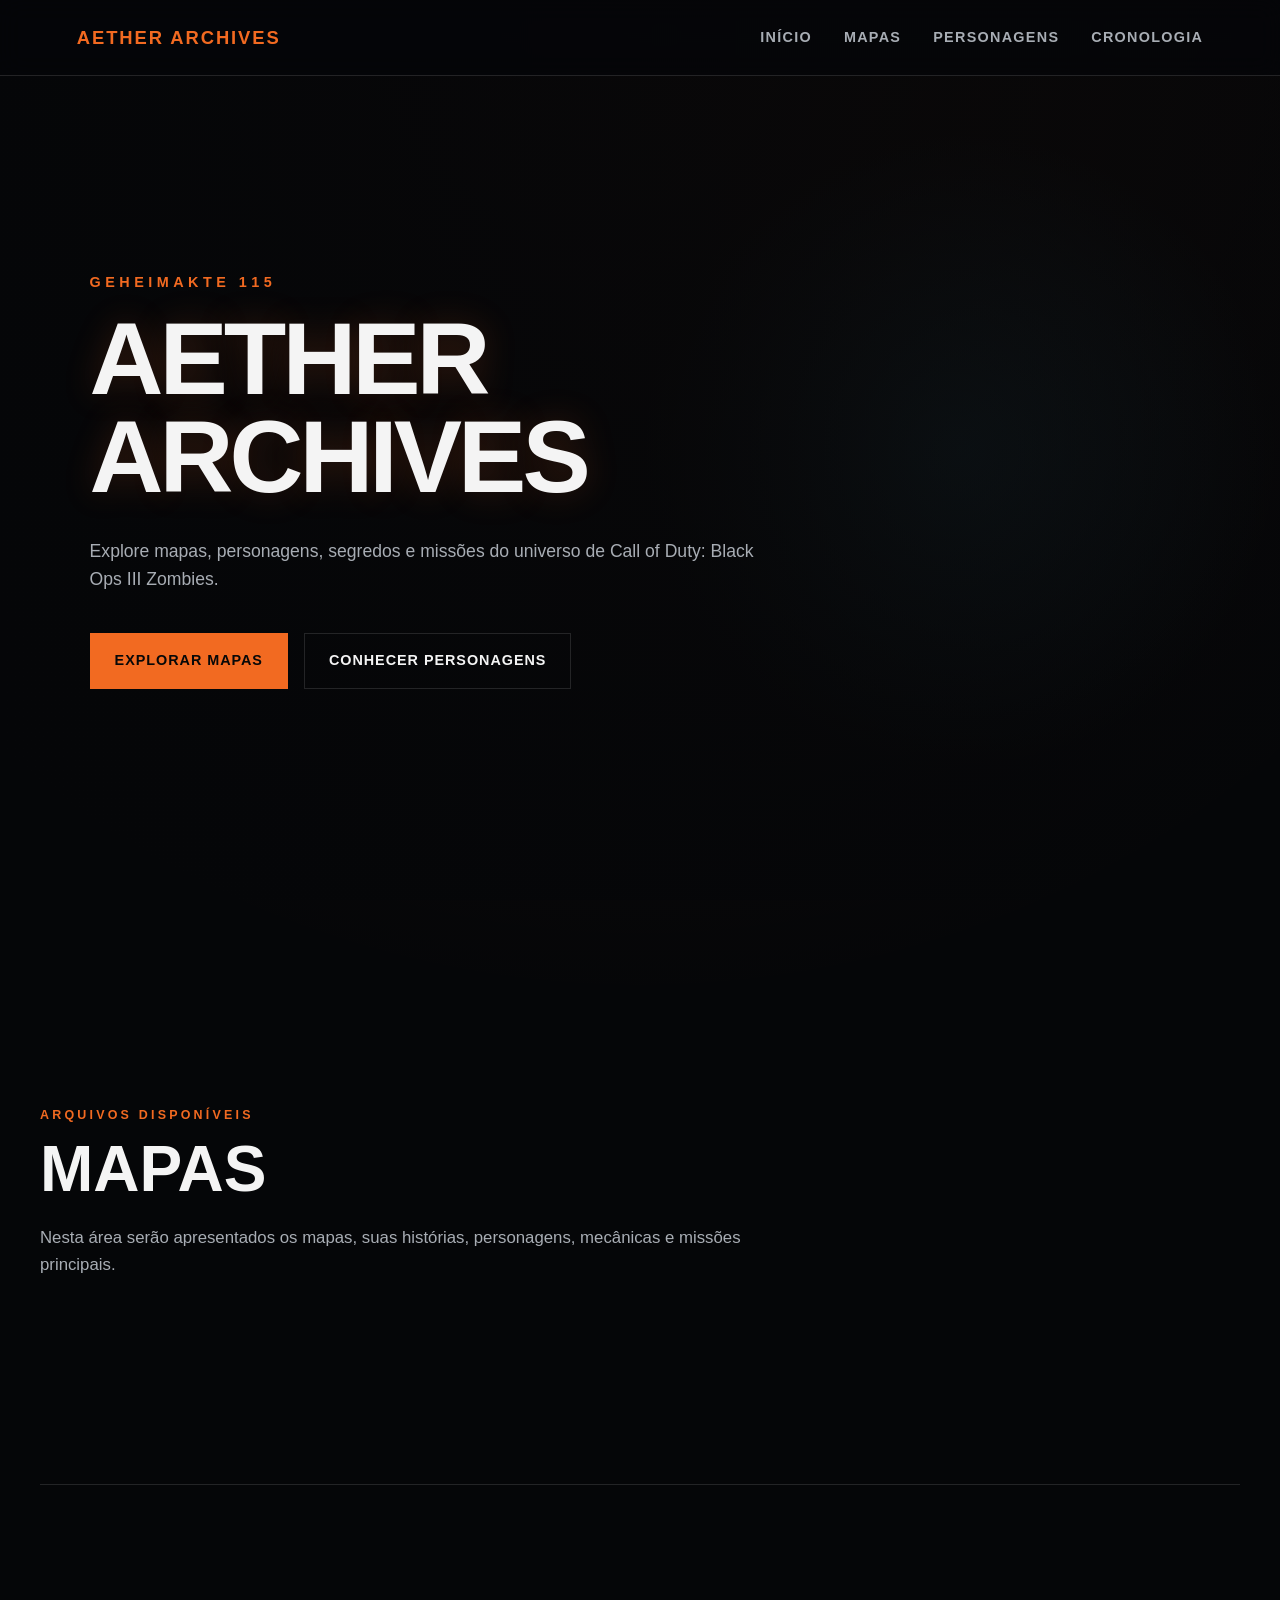
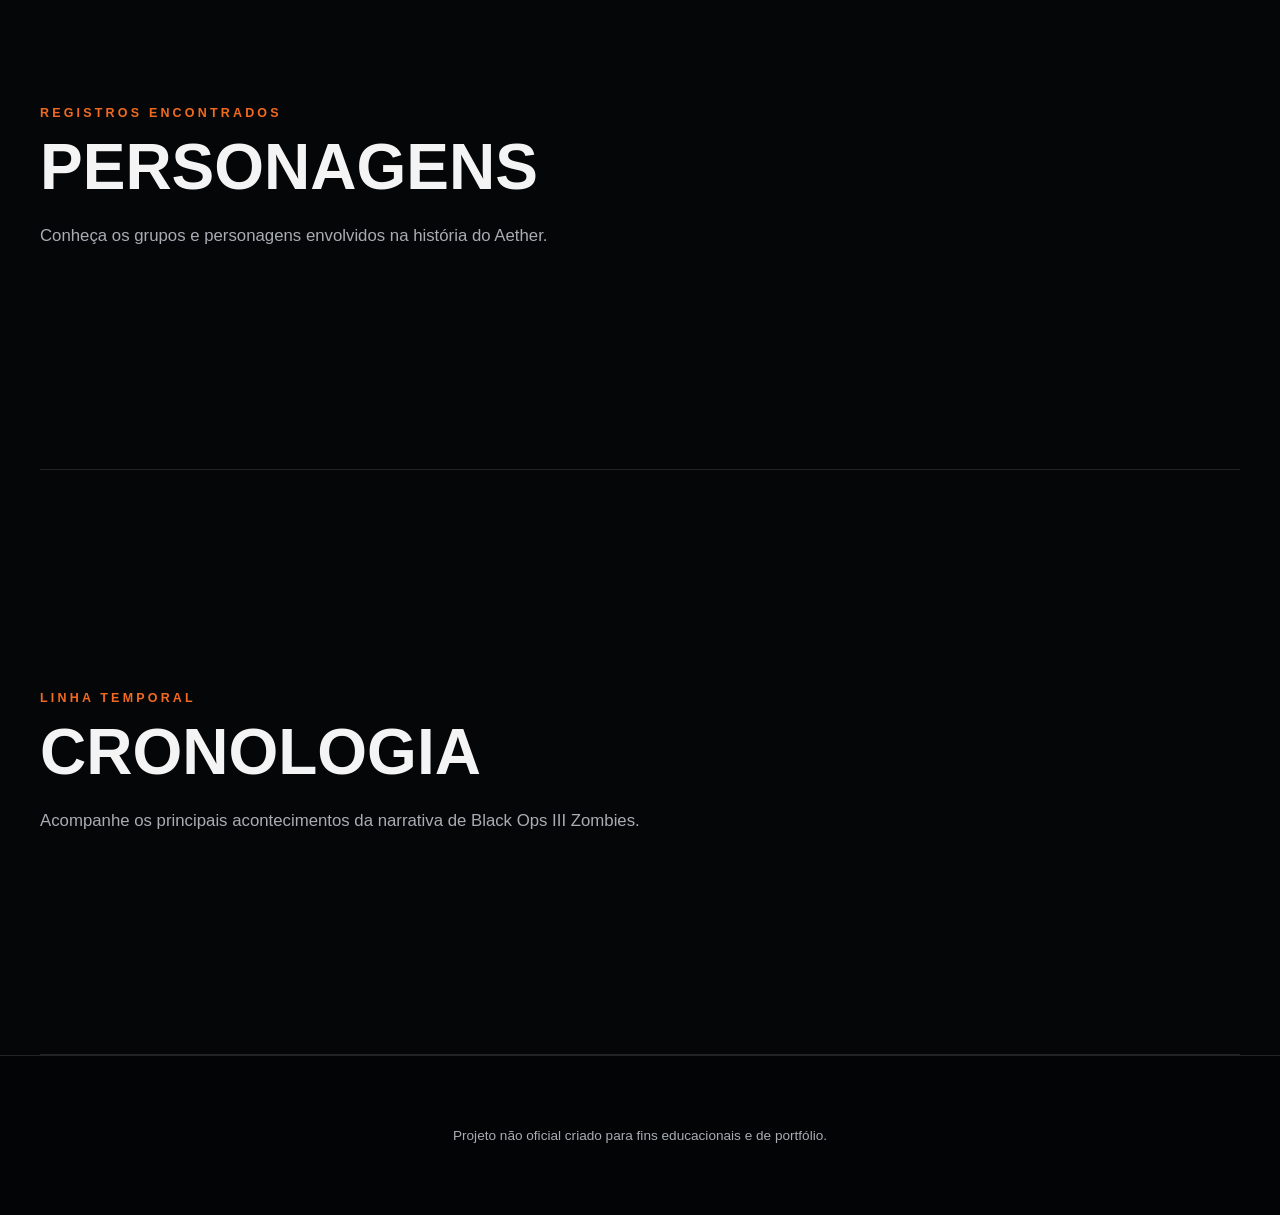
==== index.html @ b554b5ca "Cria estrutura inicial e identidade visual" ====
<!DOCTYPE html>
<html lang="pt-BR">
<head>
    <meta charset="UTF-8">

    <meta
        name="viewport"
        content="width=device-width, initial-scale=1.0"
    >

    <meta
        name="description"
        content="Aether Archives: um arquivo não oficial dedicado ao universo de Call of Duty Black Ops III Zombies."
    >

    <title>Aether Archives | Geheimakte 115</title>

    <link rel="stylesheet" href="css/global.css">

    <script src="js/main.js" defer></script>
</head>

<body>
    <header class="header">
        <a class="logo" href="index.html">
            Aether Archives
        </a>

        <nav class="navigation" aria-label="Navegação principal">
            <a href="#inicio">Início</a>
            <a href="#mapas">Mapas</a>
            <a href="#personagens">Personagens</a>
            <a href="#cronologia">Cronologia</a>
        </nav>
    </header>

    <main>
        <section class="hero" id="inicio">
            <div class="hero-content">
                <p class="hero-file">Geheimakte 115</p>

                <h1>
                    Aether Archives
                </h1>

                <p class="hero-description">
                    Explore mapas, personagens, segredos e missões do
                    universo de Call of Duty: Black Ops III Zombies.
                </p>

                <div class="hero-actions">
                    <a class="button button-primary" href="#mapas">
                        Explorar mapas
                    </a>

                    <a class="button button-secondary" href="#personagens">
                        Conhecer personagens
                    </a>
                </div>
            </div>
        </section>

        <section class="section" id="mapas">
            <p class="section-label">Arquivos disponíveis</p>
            <h2>Mapas</h2>

            <p>
                Nesta área serão apresentados os mapas, suas histórias,
                personagens, mecânicas e missões principais.
            </p>
        </section>

        <section class="section" id="personagens">
            <p class="section-label">Registros encontrados</p>
            <h2>Personagens</h2>

            <p>
                Conheça os grupos e personagens envolvidos na história
                do Aether.
            </p>
        </section>

        <section class="section" id="cronologia">
            <p class="section-label">Linha temporal</p>
            <h2>Cronologia</h2>

            <p>
                Acompanhe os principais acontecimentos da narrativa
                de Black Ops III Zombies.
            </p>
        </section>
    </main>

    <footer class="footer">
        <p>
            Projeto não oficial criado para fins educacionais e de portfólio.
        </p>
    </footer>
</body>
</html>
---- css/global.css ----
/* =========================
   VARIÁVEIS DO PROJETO
========================= */

:root {
    --background: #050608;
    --background-secondary: #0b0e12;
    --surface: #11161c;
    --surface-light: #19212a;

    --primary: #f26a21;
    --primary-light: #ff9a4a;
    --primary-dark: #9f3513;

    --aether-blue: #4db5d9;
    --danger: #7b1820;

    --text: #f4f4f4;
    --text-muted: #a8adb4;
    --border: rgba(255, 255, 255, 0.12);

    --container-width: 1200px;
}


/* =========================
   CONFIGURAÇÕES GERAIS
========================= */

* {
    margin: 0;
    padding: 0;
    box-sizing: border-box;
}

html {
    scroll-behavior: smooth;
}

body {
    min-height: 100vh;

    background:
        radial-gradient(
            circle at top,
            rgba(242, 106, 33, 0.08),
            transparent 35%
        ),
        var(--background);

    color: var(--text);

    font-family:
        Arial,
        Helvetica,
        sans-serif;

    line-height: 1.6;
}

a {
    color: inherit;
    text-decoration: none;
}


/* =========================
   CABEÇALHO
========================= */

.header {
    position: fixed;
    top: 0;
    left: 0;
    z-index: 1000;

    width: 100%;
    min-height: 76px;

    display: flex;
    align-items: center;
    justify-content: space-between;

    padding: 0 6%;

    background: rgba(5, 6, 8, 0.88);
    border-bottom: 1px solid var(--border);

    backdrop-filter: blur(12px);
}

.logo {
    color: var(--primary);
    font-size: 1.15rem;
    font-weight: 800;
    letter-spacing: 0.12rem;
    text-transform: uppercase;
}

.navigation {
    display: flex;
    align-items: center;
    gap: 2rem;
}

.navigation a {
    position: relative;

    color: var(--text-muted);

    font-size: 0.9rem;
    font-weight: 700;
    letter-spacing: 0.08rem;
    text-transform: uppercase;

    transition:
        color 0.3s ease,
        transform 0.3s ease;
}

.navigation a::after {
    content: "";

    position: absolute;
    left: 0;
    bottom: -8px;

    width: 0;
    height: 2px;

    background: var(--primary);

    transition: width 0.3s ease;
}

.navigation a:hover {
    color: var(--text);
    transform: translateY(-2px);
}

.navigation a:hover::after {
    width: 100%;
}


/* =========================
   APRESENTAÇÃO PRINCIPAL
========================= */

.hero {
    min-height: 100vh;

    display: flex;
    align-items: center;

    padding: 130px 7% 70px;

    background:
        linear-gradient(
            90deg,
            rgba(5, 6, 8, 0.98) 0%,
            rgba(5, 6, 8, 0.8) 55%,
            rgba(5, 6, 8, 0.55) 100%
        ),
        radial-gradient(
            circle at 75% 50%,
            rgba(77, 181, 217, 0.15),
            transparent 30%
        );
}

.hero-content {
    width: 100%;
    max-width: 820px;
}

.hero-file {
    margin-bottom: 1rem;

    color: var(--primary);

    font-size: 0.9rem;
    font-weight: 800;
    letter-spacing: 0.28rem;
    text-transform: uppercase;
}

.hero h1 {
    max-width: 760px;

    font-size: clamp(3rem, 8vw, 7rem);
    line-height: 0.95;

    letter-spacing: -0.25rem;
    text-transform: uppercase;

    text-shadow:
        0 0 35px rgba(242, 106, 33, 0.2);
}

.hero-description {
    max-width: 680px;

    margin-top: 2rem;

    color: var(--text-muted);

    font-size: 1.1rem;
}

.hero-actions {
    display: flex;
    flex-wrap: wrap;
    gap: 1rem;

    margin-top: 2.5rem;
}


/* =========================
   BOTÕES
========================= */

.button {
    min-width: 190px;

    display: inline-flex;
    align-items: center;
    justify-content: center;

    padding: 0.95rem 1.5rem;

    border: 1px solid transparent;

    font-size: 0.9rem;
    font-weight: 800;
    letter-spacing: 0.06rem;
    text-transform: uppercase;

    transition:
        transform 0.3s ease,
        background-color 0.3s ease,
        border-color 0.3s ease;
}

.button:hover {
    transform: translateY(-4px);
}

.button-primary {
    background: var(--primary);
    color: #080808;
}

.button-primary:hover {
    background: var(--primary-light);
}

.button-secondary {
    background: transparent;
    border-color: var(--border);
    color: var(--text);
}

.button-secondary:hover {
    border-color: var(--primary);
    background: rgba(242, 106, 33, 0.08);
}


/* =========================
   SEÇÕES
========================= */

.section {
    width: min(100% - 3rem, var(--container-width));

    min-height: 65vh;

    display: flex;
    flex-direction: column;
    justify-content: center;

    margin: 0 auto;
    padding: 7rem 0;

    border-bottom: 1px solid var(--border);
}

.section-label {
    margin-bottom: 0.7rem;

    color: var(--primary);

    font-size: 0.78rem;
    font-weight: 800;
    letter-spacing: 0.2rem;
    text-transform: uppercase;
}

.section h2 {
    margin-bottom: 1.5rem;

    font-size: clamp(2.3rem, 5vw, 4.5rem);
    line-height: 1;

    text-transform: uppercase;
}

.section > p:last-child {
    max-width: 720px;

    color: var(--text-muted);

    font-size: 1.05rem;
}


/* =========================
   RODAPÉ
========================= */

.footer {
    min-height: 160px;

    display: flex;
    align-items: center;
    justify-content: center;

    padding: 2rem;

    background: #030405;
    color: var(--text-muted);

    border-top: 1px solid var(--border);

    text-align: center;
    font-size: 0.85rem;
}


/* =========================
   RESPONSIVIDADE
========================= */

@media (max-width: 760px) {
    .header {
        min-height: auto;

        flex-direction: column;
        align-items: flex-start;
        gap: 1rem;

        padding: 1.2rem 6%;
    }

    .navigation {
        width: 100%;

        gap: 1rem;

        overflow-x: auto;
    }

    .navigation a {
        white-space: nowrap;
        font-size: 0.75rem;
    }

    .hero {
        padding-top: 170px;
    }

    .hero h1 {
        letter-spacing: -0.12rem;
    }

    .hero-actions {
        flex-direction: column;
    }

    .button {
        width: 100%;
    }

    .section {
        width: min(100% - 2rem, var(--container-width));
        min-height: 55vh;
    }
}
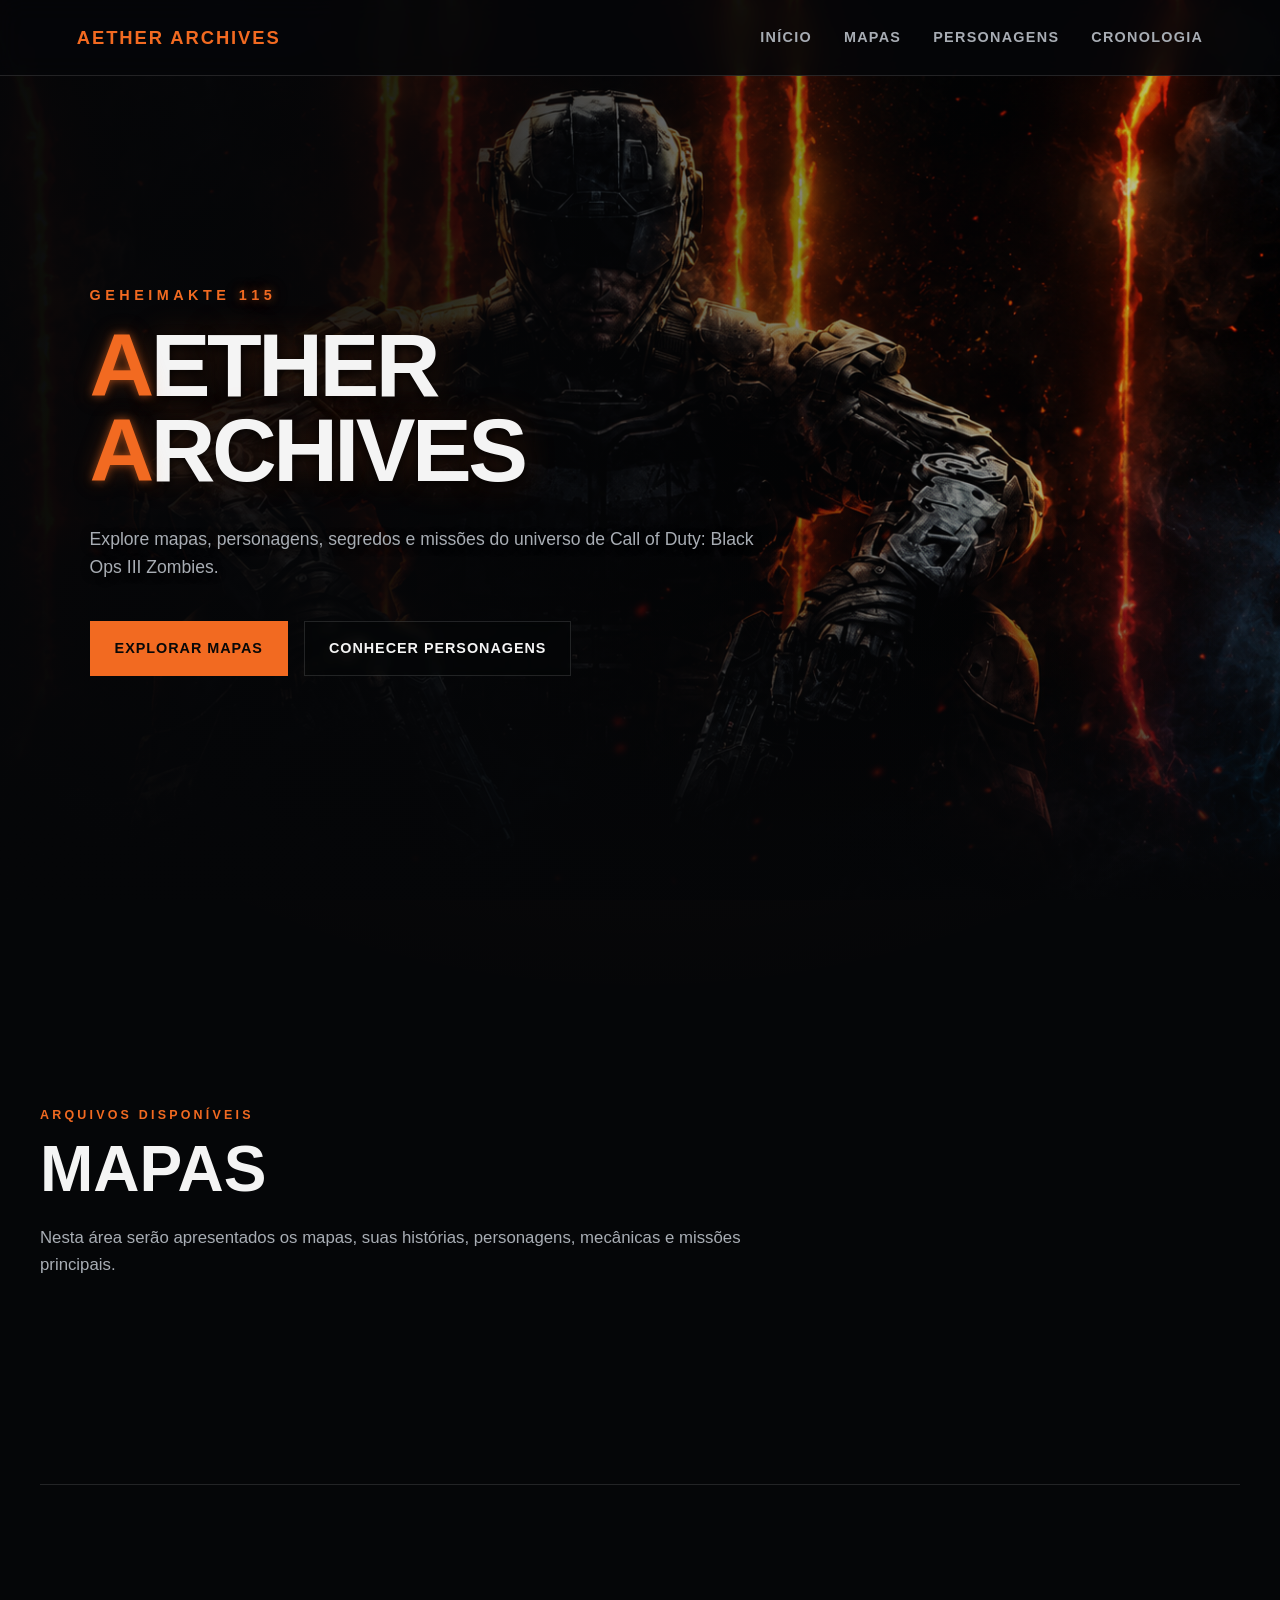
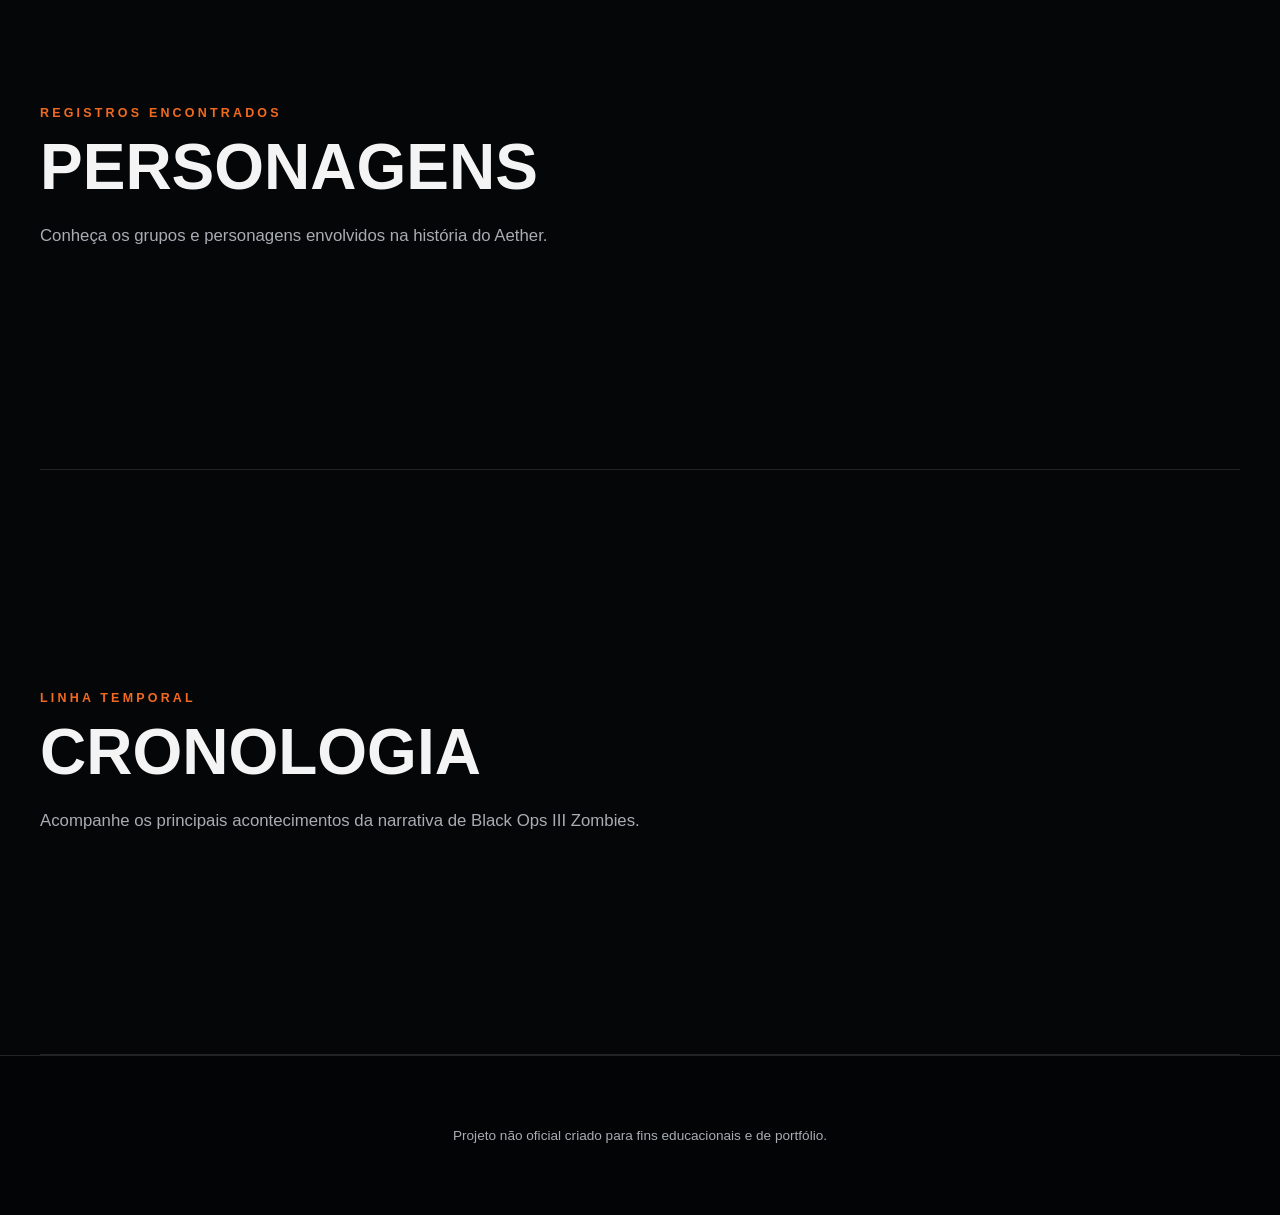
==== commit 2c370917: "Adiciona efeito de falha de sinal ao título" ====
--- a/index.html
+++ b/index.html
@@ -22,7 +22,7 @@
 
 <body>
     <header class="header">
-        <a class="logo" href="index.html">
+        <a class="logo" href="#inicio">
             Aether Archives
         </a>
 
@@ -37,10 +37,34 @@
     <main>
         <section class="hero" id="inicio">
             <div class="hero-content">
-                <p class="hero-file">Geheimakte 115</p>
+                <p class="hero-file">
+                    Geheimakte
 
-                <h1>
-                    Aether Archives
+                    <span
+                        class="hero-file-number"
+                        data-text="115"
+                    >
+                        115
+                    </span>
+                </p>
+
+                <h1
+                    class="hero-title"
+                    aria-label="Aether Archives"
+                >
+                    <span class="title-line">
+                        <span
+                            class="animated-letter animated-letter-first"
+                            data-text="A"
+                        >A</span>ETHER
+                    </span>
+
+                    <span class="title-line">
+                        <span
+                            class="animated-letter animated-letter-second"
+                            data-text="A"
+                        >A</span>RCHIVES
+                    </span>
                 </h1>
 
                 <p class="hero-description">
@@ -49,11 +73,17 @@
                 </p>
 
                 <div class="hero-actions">
-                    <a class="button button-primary" href="#mapas">
+                    <a
+                        class="button button-primary"
+                        href="#mapas"
+                    >
                         Explorar mapas
                     </a>
 
-                    <a class="button button-secondary" href="#personagens">
+                    <a
+                        class="button button-secondary"
+                        href="#personagens"
+                    >
                         Conhecer personagens
                     </a>
                 </div>
@@ -61,7 +91,10 @@
         </section>
 
         <section class="section" id="mapas">
-            <p class="section-label">Arquivos disponíveis</p>
+            <p class="section-label">
+                Arquivos disponíveis
+            </p>
+
             <h2>Mapas</h2>
 
             <p>
@@ -71,7 +104,10 @@
         </section>
 
         <section class="section" id="personagens">
-            <p class="section-label">Registros encontrados</p>
+            <p class="section-label">
+                Registros encontrados
+            </p>
+
             <h2>Personagens</h2>
 
             <p>
@@ -81,7 +117,10 @@
         </section>
 
         <section class="section" id="cronologia">
-            <p class="section-label">Linha temporal</p>
+            <p class="section-label">
+                Linha temporal
+            </p>
+
             <h2>Cronologia</h2>
 
             <p>
--- a/css/global.css
+++ b/css/global.css
@@ -39,6 +39,7 @@
 
 body {
     min-height: 100vh;
+    overflow-x: hidden;
 
     background:
         radial-gradient(
@@ -91,6 +92,7 @@
 
 .logo {
     color: var(--primary);
+
     font-size: 1.15rem;
     font-weight: 800;
     letter-spacing: 0.12rem;
@@ -148,6 +150,8 @@
 ========================= */
 
 .hero {
+    position: relative;
+
     min-height: 100vh;
 
     display: flex;
@@ -159,19 +163,28 @@
         linear-gradient(
             90deg,
             rgba(5, 6, 8, 0.98) 0%,
-            rgba(5, 6, 8, 0.8) 55%,
-            rgba(5, 6, 8, 0.55) 100%
+            rgba(5, 6, 8, 0.88) 32%,
+            rgba(5, 6, 8, 0.50) 62%,
+            rgba(5, 6, 8, 0.18) 100%
         ),
-        radial-gradient(
-            circle at 75% 50%,
-            rgba(77, 181, 217, 0.15),
-            transparent 30%
-        );
+        linear-gradient(
+            0deg,
+            rgba(5, 6, 8, 0.9) 0%,
+            transparent 45%
+        ),
+        url("../assets/images/hero-home-bo3.png");
+
+    background-size: cover;
+    background-position: 65% center;
+    background-repeat: no-repeat;
 }
 
 .hero-content {
+    position: relative;
+    z-index: 1;
+
     width: 100%;
-    max-width: 820px;
+    max-width: 760px;
 }
 
 .hero-file {
@@ -188,15 +201,279 @@
 .hero h1 {
     max-width: 760px;
 
-    font-size: clamp(3rem, 8vw, 7rem);
+    font-size: clamp(3rem, 7vw, 6.5rem);
     line-height: 0.95;
 
-    letter-spacing: -0.25rem;
+    letter-spacing: -0.22rem;
     text-transform: uppercase;
 
     text-shadow:
-        0 0 35px rgba(242, 106, 33, 0.2);
-}
+        0 3px 12px rgba(0, 0, 0, 0.9),
+        0 0 35px rgba(242, 106, 33, 0.22);
+}
+
+.title-line {
+    display: block;
+}
+
+
+/* =========================
+   FALHA DE SINAL DO TÍTULO
+========================= */
+
+.animated-letter,
+.hero-file-number {
+    position: relative;
+
+    display: inline-block;
+    isolation: isolate;
+
+    color: var(--primary);
+
+    text-shadow:
+        0 0 8px rgba(242, 106, 33, 0.55),
+        0 0 22px rgba(242, 106, 33, 0.25);
+
+    animation:
+        signal-glitch-main 14s steps(1, end) infinite;
+}
+
+.animated-letter::before,
+.animated-letter::after,
+.hero-file-number::before,
+.hero-file-number::after {
+    content: attr(data-text);
+
+    position: absolute;
+    inset: 0;
+
+    pointer-events: none;
+    opacity: 0;
+}
+
+.animated-letter::before,
+.hero-file-number::before {
+    color: var(--primary-light);
+
+    text-shadow:
+        -3px 0 rgba(255, 70, 30, 0.75);
+
+    animation:
+        signal-glitch-left 14s steps(1, end) infinite;
+}
+
+.animated-letter::after,
+.hero-file-number::after {
+    color: var(--aether-blue);
+
+    text-shadow:
+        3px 0 rgba(77, 181, 217, 0.8);
+
+    animation:
+        signal-glitch-right 14s steps(1, end) infinite;
+}
+
+/* Faz cada elemento apresentar a falha em um momento diferente. */
+
+.animated-letter-second,
+.animated-letter-second::before,
+.animated-letter-second::after {
+    animation-delay: -4.6s;
+}
+
+.hero-file-number,
+.hero-file-number::before,
+.hero-file-number::after {
+    animation-delay: -9.2s;
+}
+
+
+/* Movimento principal da letra. */
+
+@keyframes signal-glitch-main {
+    0%,
+    72%,
+    81%,
+    100% {
+        opacity: 1;
+        transform: translate(0);
+        filter: none;
+    }
+
+    73% {
+        opacity: 0.4;
+
+        transform:
+            translateX(-2px)
+            skewX(-5deg);
+
+        filter:
+            contrast(1.8)
+            brightness(1.2);
+    }
+
+    74% {
+        opacity: 1;
+        transform: translateX(3px);
+    }
+
+    75% {
+        opacity: 0.2;
+        transform: translateX(-1px);
+    }
+
+    76% {
+        opacity: 1;
+
+        transform:
+            translateX(2px)
+            skewX(4deg);
+
+        filter:
+            contrast(1.5)
+            brightness(1.5);
+    }
+
+    77% {
+        opacity: 0.55;
+        transform: translateX(-3px);
+    }
+
+    78% {
+        opacity: 1;
+        transform: translateX(2px);
+    }
+
+    79% {
+        opacity: 0.65;
+        transform: translateX(-1px);
+    }
+
+    80% {
+        opacity: 1;
+        transform: translate(0);
+        filter: none;
+    }
+}
+
+
+/* Cópia deslocada para a esquerda. */
+
+@keyframes signal-glitch-left {
+    0%,
+    72%,
+    81%,
+    100% {
+        opacity: 0;
+
+        transform: translate(0);
+
+        clip-path:
+            inset(0 0 100% 0);
+    }
+
+    73% {
+        opacity: 0.85;
+
+        transform: translateX(-4px);
+
+        clip-path:
+            inset(10% 0 58% 0);
+    }
+
+    74% {
+        opacity: 0.3;
+
+        transform: translateX(2px);
+
+        clip-path:
+            inset(68% 0 8% 0);
+    }
+
+    75% {
+        opacity: 0.65;
+
+        transform: translateX(3px);
+
+        clip-path:
+            inset(55% 0 18% 0);
+    }
+
+    77% {
+        opacity: 0.8;
+
+        transform: translateX(-2px);
+
+        clip-path:
+            inset(72% 0 5% 0);
+    }
+
+    79% {
+        opacity: 0;
+    }
+}
+
+
+/* Cópia deslocada para a direita. */
+
+@keyframes signal-glitch-right {
+    0%,
+    72%,
+    81%,
+    100% {
+        opacity: 0;
+
+        transform: translate(0);
+
+        clip-path:
+            inset(100% 0 0 0);
+    }
+
+    73% {
+        opacity: 0.35;
+
+        transform: translateX(-2px);
+
+        clip-path:
+            inset(15% 0 64% 0);
+    }
+
+    74% {
+        opacity: 0.8;
+
+        transform: translateX(4px);
+
+        clip-path:
+            inset(40% 0 35% 0);
+    }
+
+    76% {
+        opacity: 0.45;
+
+        transform: translateX(-3px);
+
+        clip-path:
+            inset(5% 0 76% 0);
+    }
+
+    78% {
+        opacity: 0.85;
+
+        transform: translateX(2px);
+
+        clip-path:
+            inset(63% 0 12% 0);
+    }
+
+    80% {
+        opacity: 0;
+    }
+}
+
+
+/* =========================
+   DESCRIÇÃO E AÇÕES
+========================= */
 
 .hero-description {
     max-width: 680px;
@@ -204,8 +481,10 @@
     margin-top: 2rem;
 
     color: var(--text-muted);
-
     font-size: 1.1rem;
+
+    text-shadow:
+        0 2px 8px rgba(0, 0, 0, 0.9);
 }
 
 .hero-actions {
@@ -257,9 +536,11 @@
 }
 
 .button-secondary {
-    background: transparent;
+    background: rgba(5, 6, 8, 0.35);
     border-color: var(--border);
     color: var(--text);
+
+    backdrop-filter: blur(4px);
 }
 
 .button-secondary:hover {
@@ -274,7 +555,6 @@
 
 .section {
     width: min(100% - 3rem, var(--container-width));
-
     min-height: 65vh;
 
     display: flex;
@@ -356,7 +636,6 @@
 
     .navigation {
         width: 100%;
-
         gap: 1rem;
 
         overflow-x: auto;
@@ -368,11 +647,32 @@
     }
 
     .hero {
-        padding-top: 170px;
+        padding: 180px 6% 70px;
+
+        background:
+            linear-gradient(
+                90deg,
+                rgba(5, 6, 8, 0.95) 0%,
+                rgba(5, 6, 8, 0.75) 100%
+            ),
+            linear-gradient(
+                0deg,
+                rgba(5, 6, 8, 0.95) 0%,
+                transparent 55%
+            ),
+            url("../assets/images/hero-home-bo3.png");
+
+        background-size: cover;
+        background-position: 58% center;
+        background-repeat: no-repeat;
     }
 
     .hero h1 {
         letter-spacing: -0.12rem;
+    }
+
+    .hero-description {
+        font-size: 1rem;
     }
 
     .hero-actions {
@@ -387,4 +687,24 @@
         width: min(100% - 2rem, var(--container-width));
         min-height: 55vh;
     }
+}
+
+
+/* =========================
+   ACESSIBILIDADE
+========================= */
+
+@media (prefers-reduced-motion: reduce) {
+    html {
+        scroll-behavior: auto;
+    }
+
+    .animated-letter,
+    .animated-letter::before,
+    .animated-letter::after,
+    .hero-file-number,
+    .hero-file-number::before,
+    .hero-file-number::after {
+        animation: none;
+    }
 }
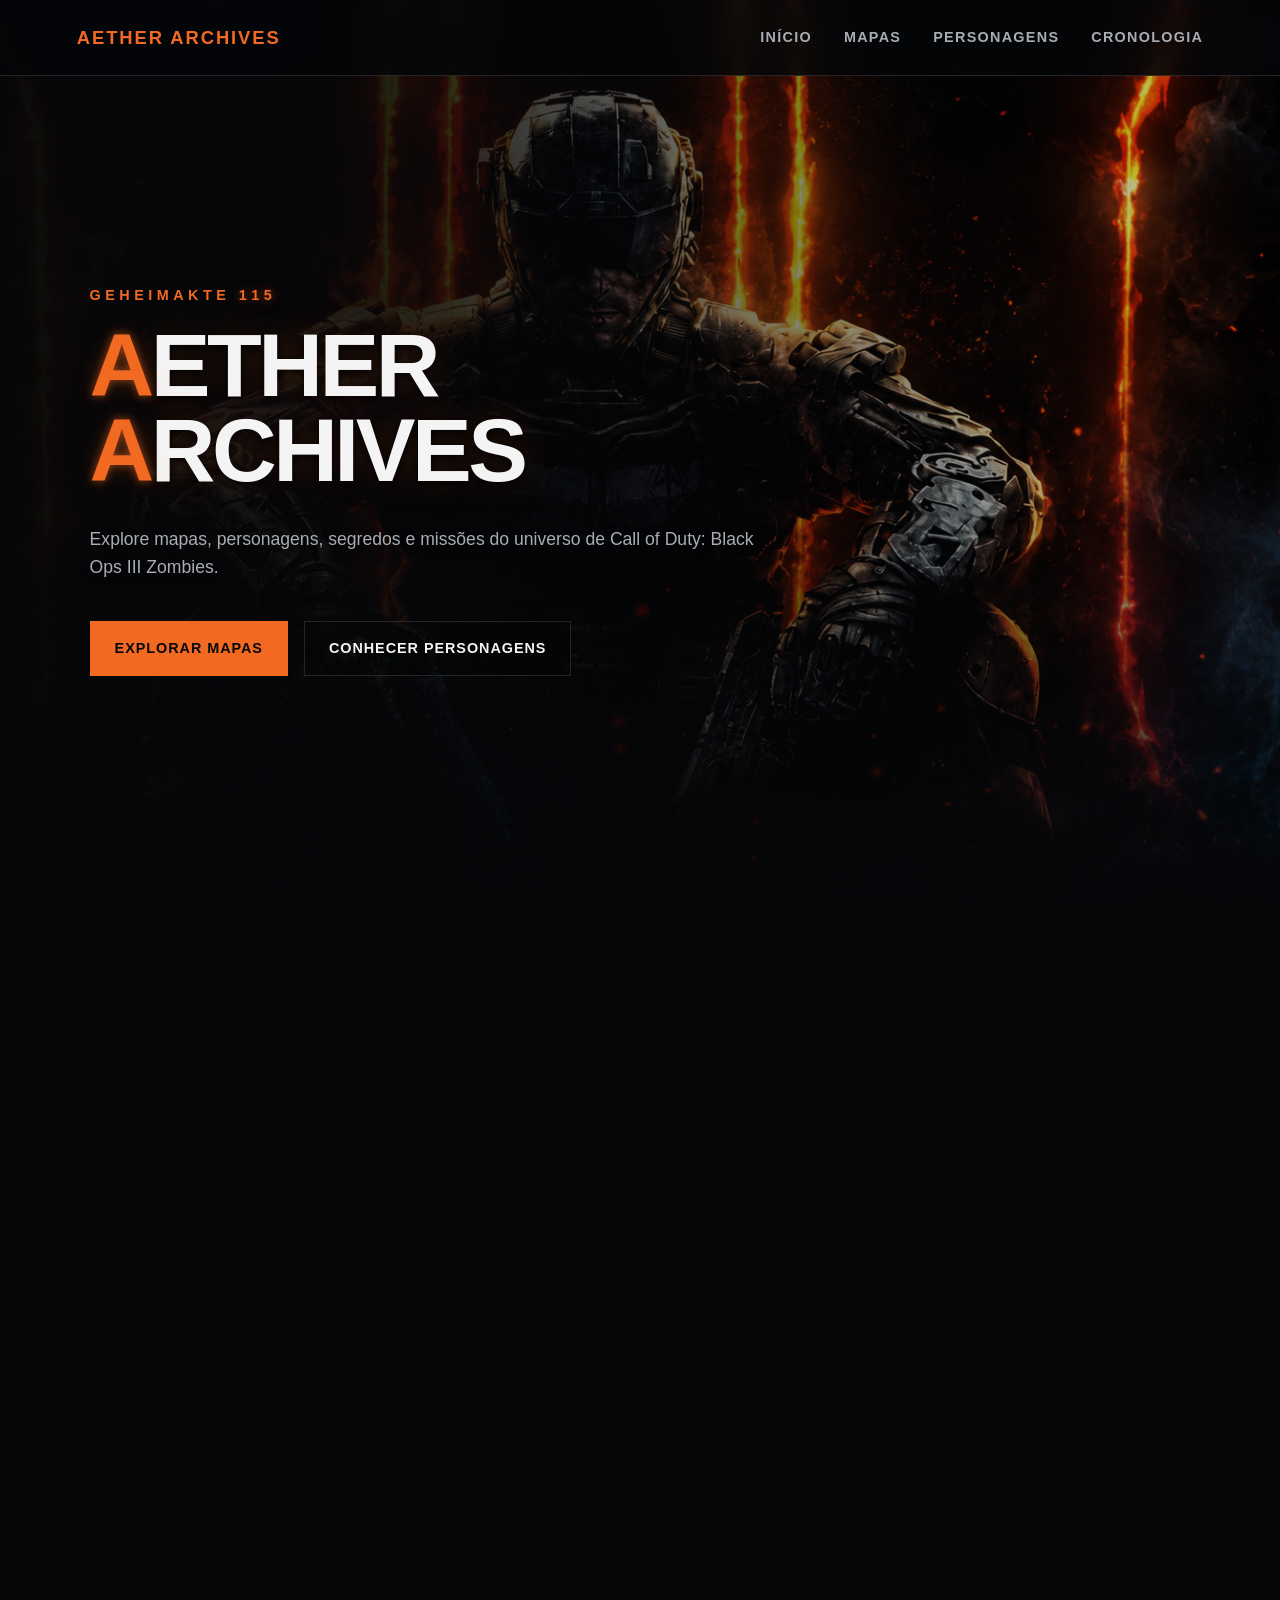
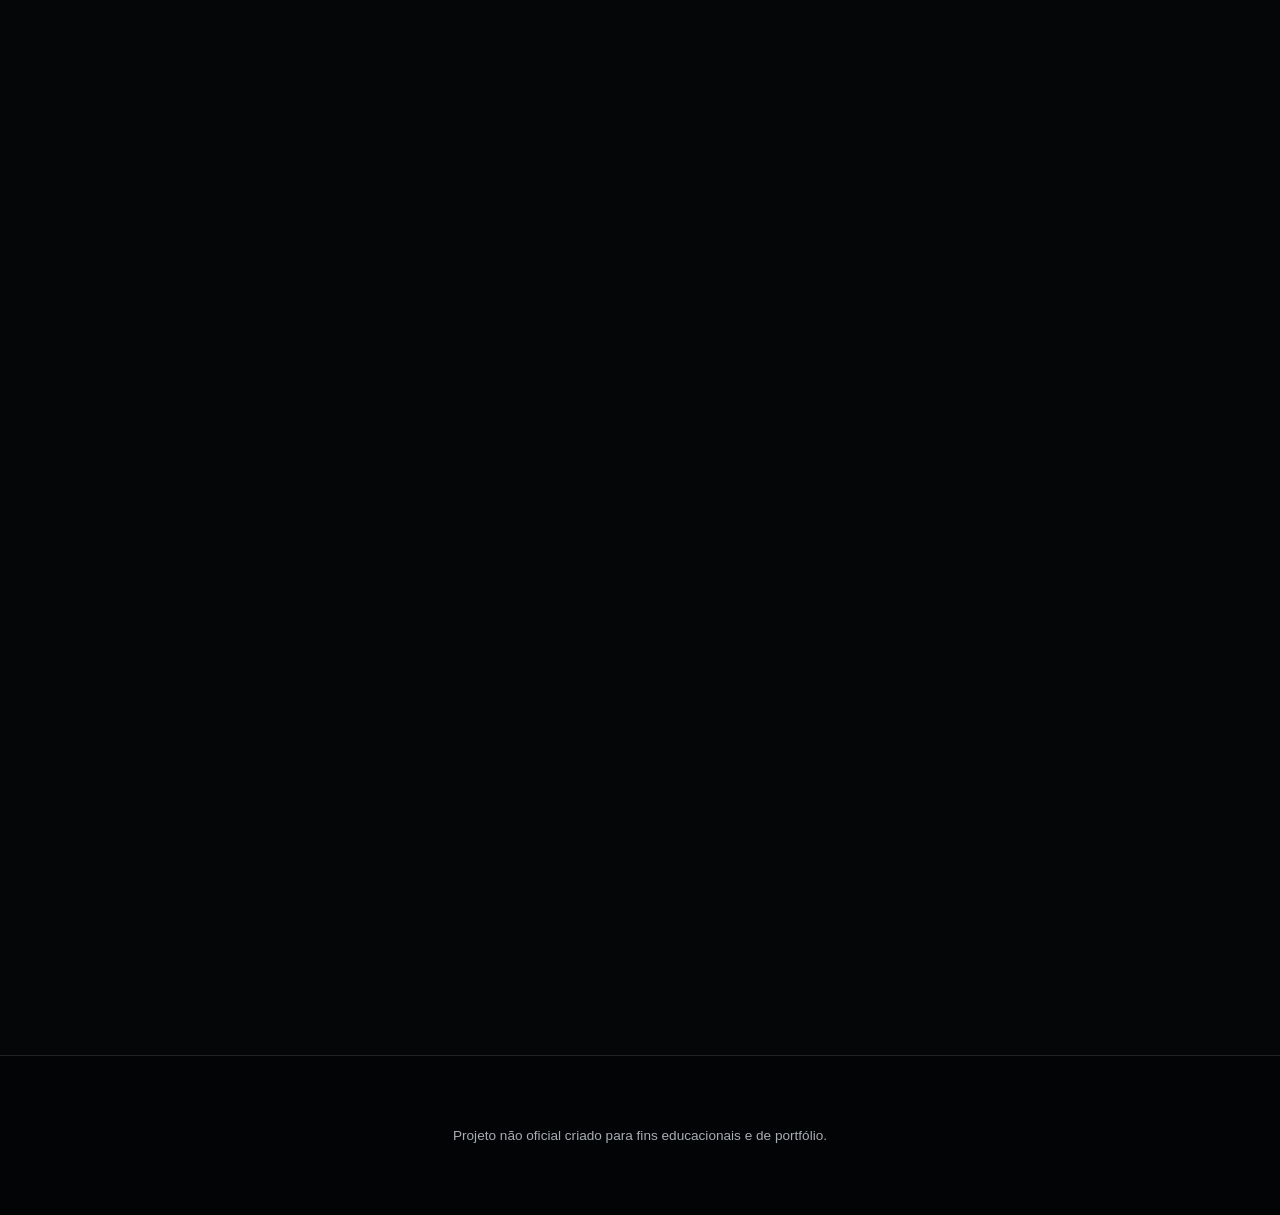
==== commit ab451b63: "Adiciona animações de entrada e falha de sinal" ====
--- a/index.html
+++ b/index.html
@@ -90,7 +90,7 @@
             </div>
         </section>
 
-        <section class="section" id="mapas">
+        <section class="section reveal" id="mapas">
             <p class="section-label">
                 Arquivos disponíveis
             </p>
@@ -103,7 +103,7 @@
             </p>
         </section>
 
-        <section class="section" id="personagens">
+        <section class="section reveal" id="personagens">
             <p class="section-label">
                 Registros encontrados
             </p>
@@ -116,7 +116,7 @@
             </p>
         </section>
 
-        <section class="section" id="cronologia">
+        <section class="section reveal" id="cronologia">
             <p class="section-label">
                 Linha temporal
             </p>
--- a/css/global.css
+++ b/css/global.css
@@ -470,6 +470,80 @@
     }
 }
 
+/* =========================
+   ENTRADA DA PÁGINA INICIAL
+========================= */
+
+.hero-file,
+.hero-title,
+.hero-description,
+.hero-actions {
+    opacity: 0;
+
+    animation:
+        hero-content-entry 0.9s ease forwards;
+}
+
+.hero-file {
+    animation-delay: 0.15s;
+}
+
+.hero-title {
+    animation-delay: 0.4s;
+}
+
+.hero-description {
+    animation-delay: 0.7s;
+}
+
+.hero-actions {
+    animation-delay: 0.95s;
+}
+
+@keyframes hero-content-entry {
+    from {
+        opacity: 0;
+
+        transform:
+            translateY(26px);
+
+        filter:
+            blur(7px);
+    }
+
+    to {
+        opacity: 1;
+
+        transform:
+            translateY(0);
+
+        filter:
+            blur(0);
+    }
+}
+
+
+/* =========================
+   REVELAÇÃO DURANTE A ROLAGEM
+========================= */
+
+.reveal {
+    opacity: 0;
+
+    transform:
+        translateY(55px);
+
+    transition:
+        opacity 0.9s ease,
+        transform 0.9s ease;
+}
+
+.reveal.is-visible {
+    opacity: 1;
+
+    transform:
+        translateY(0);
+}
 
 /* =========================
    DESCRIÇÃO E AÇÕES
@@ -707,4 +781,19 @@
     .hero-file-number::after {
         animation: none;
     }
+
+    .hero-file,
+    .hero-title,
+    .hero-description,
+    .hero-actions {
+        opacity: 1;
+        animation: none;
+    }
+
+    .reveal,
+    .reveal.is-visible {
+        opacity: 1;
+        transform: none;
+        transition: none;
+    }
 }
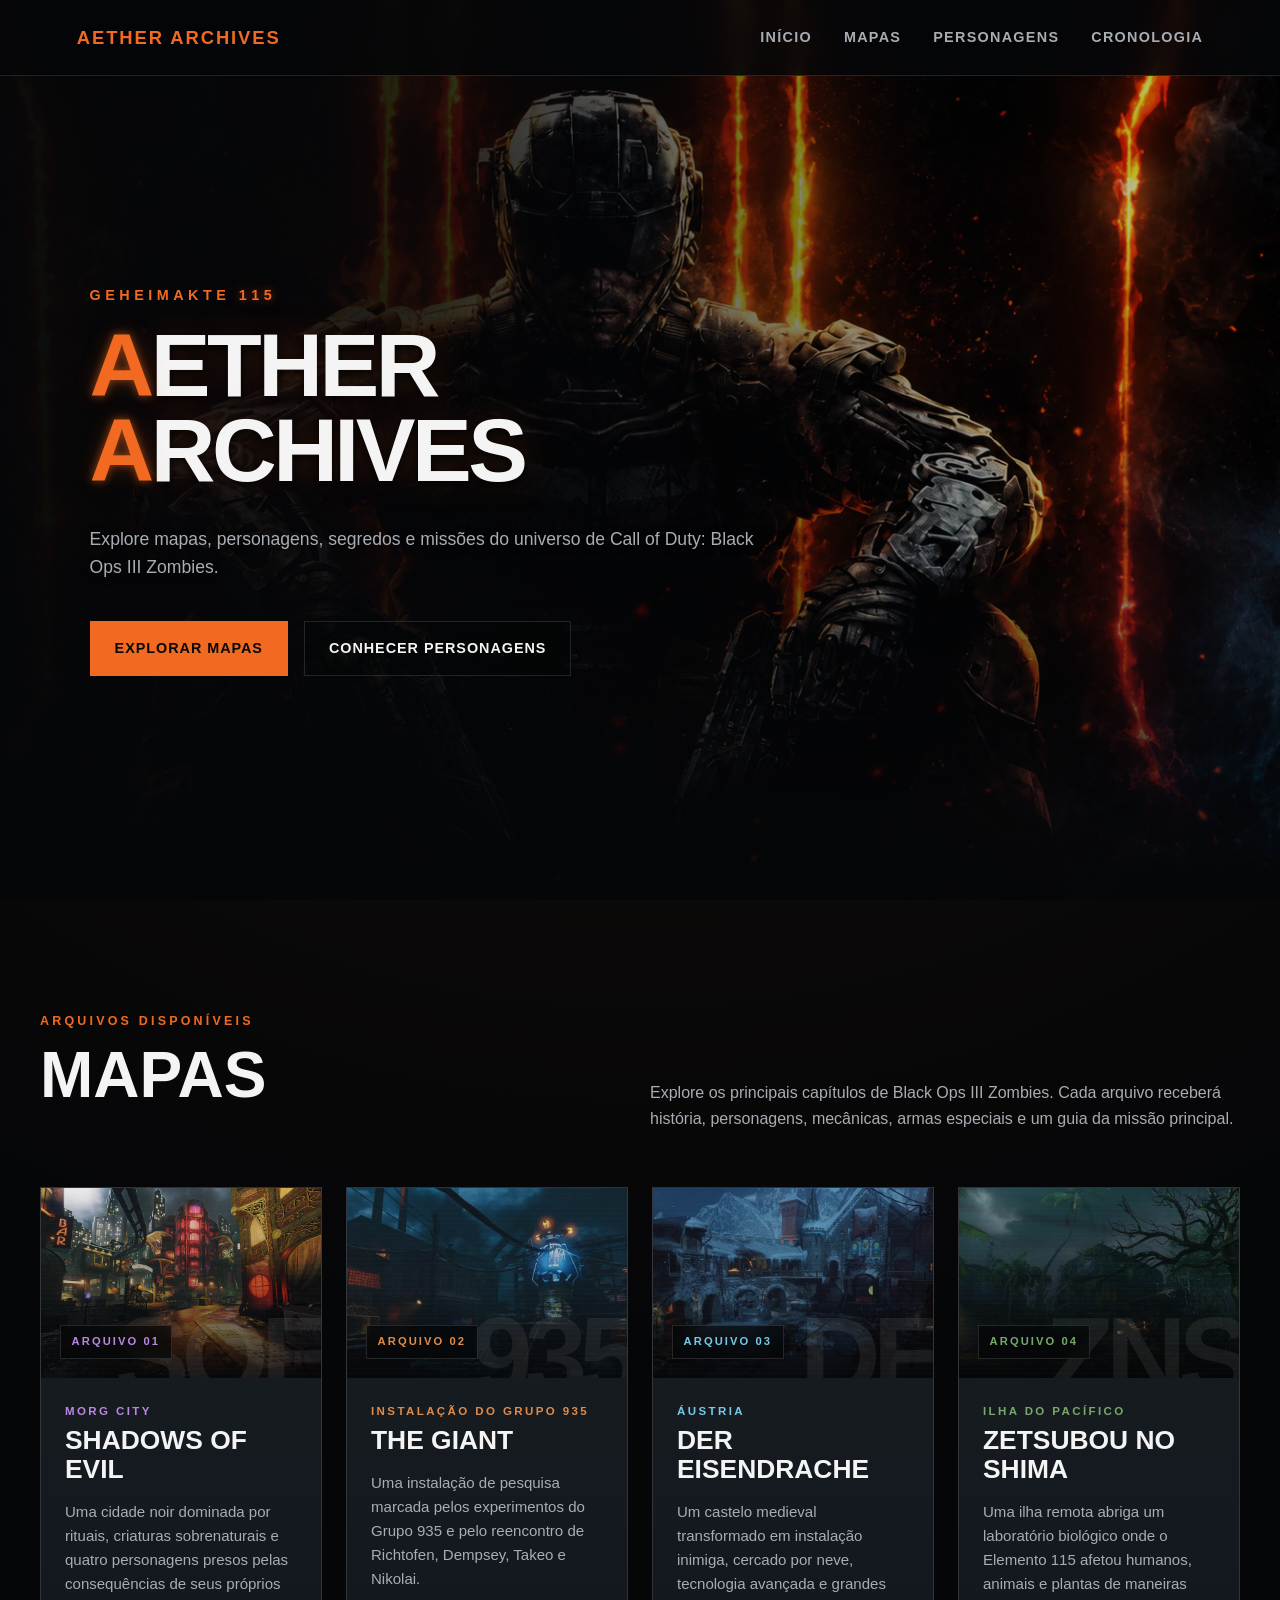
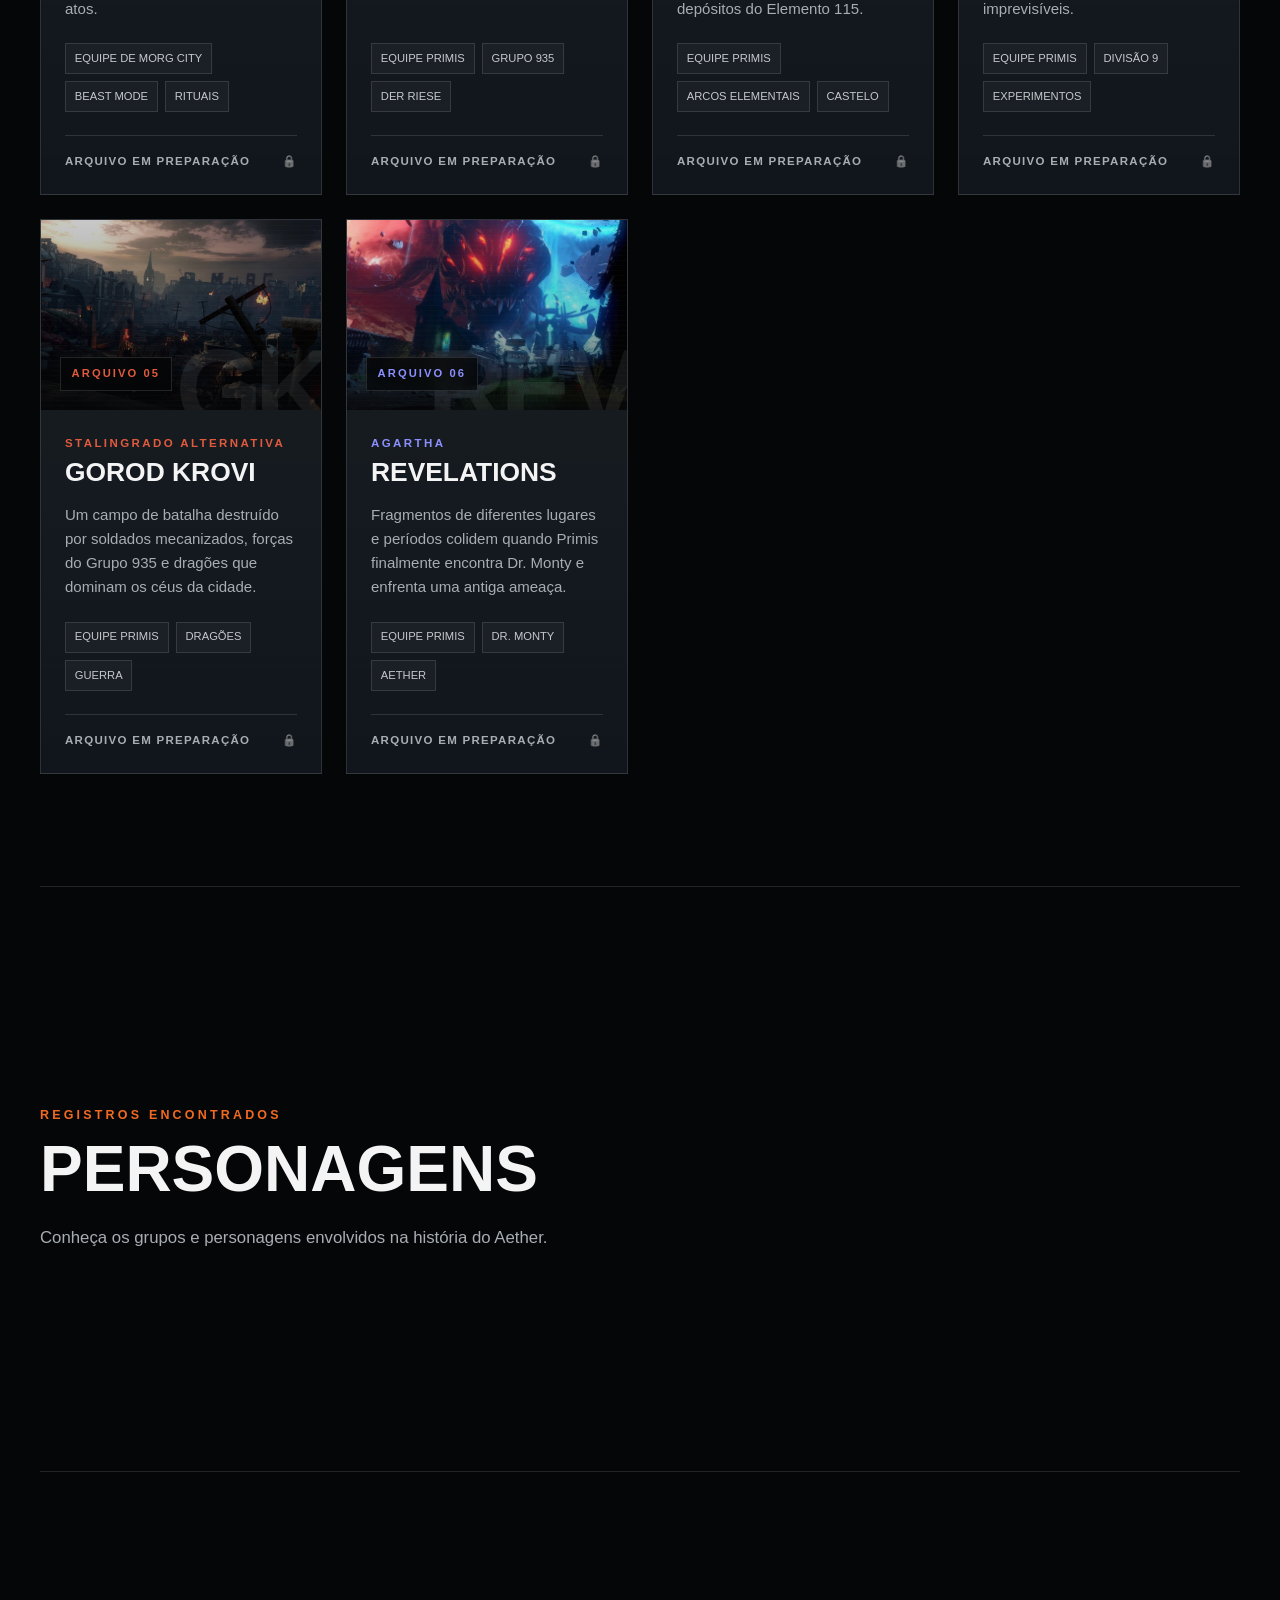
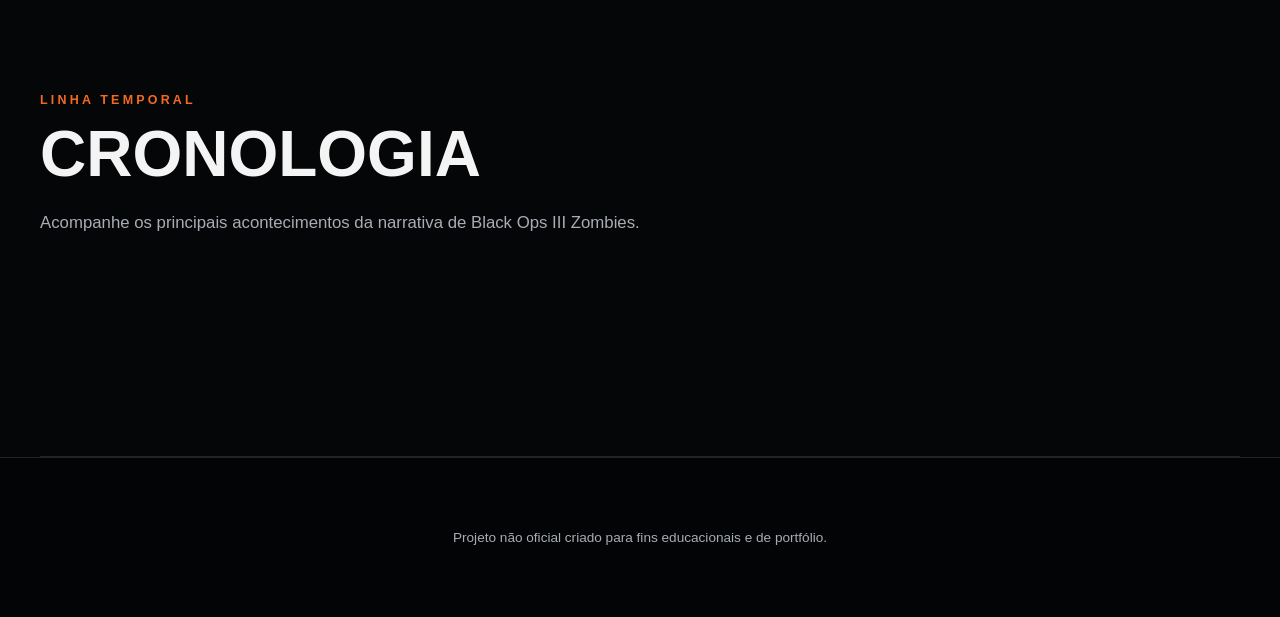
==== commit e982a9c8: "Adiciona imagens aos cartões dos mapas" ====
--- a/index.html
+++ b/index.html
@@ -90,18 +90,235 @@
             </div>
         </section>
 
-        <section class="section reveal" id="mapas">
+<section class="section reveal maps-section" id="mapas">
+    <div class="section-heading">
+        <div>
             <p class="section-label">
                 Arquivos disponíveis
             </p>
 
             <h2>Mapas</h2>
-
-            <p>
-                Nesta área serão apresentados os mapas, suas histórias,
-                personagens, mecânicas e missões principais.
-            </p>
-        </section>
+        </div>
+
+        <p class="section-introduction">
+            Explore os principais capítulos de Black Ops III Zombies.
+            Cada arquivo receberá história, personagens, mecânicas,
+            armas especiais e um guia da missão principal.
+        </p>
+    </div>
+
+    <div class="map-grid">
+        <article class="map-card map-card-shadows">
+            <div
+                class="map-card-visual"
+                data-code="SOE"
+            >
+                <span class="map-card-file">
+                    Arquivo 01
+                </span>
+            </div>
+
+            <div class="map-card-content">
+                <p class="map-card-location">
+                    Morg City
+                </p>
+
+                <h3>Shadows of Evil</h3>
+
+                <p class="map-card-description">
+                    Uma cidade noir dominada por rituais, criaturas
+                    sobrenaturais e quatro personagens presos pelas
+                    consequências de seus próprios atos.
+                </p>
+
+                <ul class="map-card-tags">
+                    <li>Equipe de Morg City</li>
+                    <li>Beast Mode</li>
+                    <li>Rituais</li>
+                </ul>
+
+                <span class="map-card-status">
+                    Arquivo em preparação
+                </span>
+            </div>
+        </article>
+
+        <article class="map-card map-card-giant">
+            <div
+                class="map-card-visual"
+                data-code="935"
+            >
+                <span class="map-card-file">
+                    Arquivo 02
+                </span>
+            </div>
+
+            <div class="map-card-content">
+                <p class="map-card-location">
+                    Instalação do Grupo 935
+                </p>
+
+                <h3>The Giant</h3>
+
+                <p class="map-card-description">
+                    Uma instalação de pesquisa marcada pelos
+                    experimentos do Grupo 935 e pelo reencontro
+                    de Richtofen, Dempsey, Takeo e Nikolai.
+                </p>
+
+                <ul class="map-card-tags">
+                    <li>Equipe Primis</li>
+                    <li>Grupo 935</li>
+                    <li>Der Riese</li>
+                </ul>
+
+                <span class="map-card-status">
+                    Arquivo em preparação
+                </span>
+            </div>
+        </article>
+
+        <article class="map-card map-card-eisendrache">
+            <div
+                class="map-card-visual"
+                data-code="DE"
+            >
+                <span class="map-card-file">
+                    Arquivo 03
+                </span>
+            </div>
+
+            <div class="map-card-content">
+                <p class="map-card-location">
+                    Áustria
+                </p>
+
+                <h3>Der Eisendrache</h3>
+
+                <p class="map-card-description">
+                    Um castelo medieval transformado em instalação
+                    inimiga, cercado por neve, tecnologia avançada
+                    e grandes depósitos do Elemento 115.
+                </p>
+
+                <ul class="map-card-tags">
+                    <li>Equipe Primis</li>
+                    <li>Arcos elementais</li>
+                    <li>Castelo</li>
+                </ul>
+
+                <span class="map-card-status">
+                    Arquivo em preparação
+                </span>
+            </div>
+        </article>
+
+        <article class="map-card map-card-zetsubou">
+            <div
+                class="map-card-visual"
+                data-code="ZNS"
+            >
+                <span class="map-card-file">
+                    Arquivo 04
+                </span>
+            </div>
+
+            <div class="map-card-content">
+                <p class="map-card-location">
+                    Ilha do Pacífico
+                </p>
+
+                <h3>Zetsubou No Shima</h3>
+
+                <p class="map-card-description">
+                    Uma ilha remota abriga um laboratório biológico
+                    onde o Elemento 115 afetou humanos, animais
+                    e plantas de maneiras imprevisíveis.
+                </p>
+
+                <ul class="map-card-tags">
+                    <li>Equipe Primis</li>
+                    <li>Divisão 9</li>
+                    <li>Experimentos</li>
+                </ul>
+
+                <span class="map-card-status">
+                    Arquivo em preparação
+                </span>
+            </div>
+        </article>
+
+        <article class="map-card map-card-gorod">
+            <div
+                class="map-card-visual"
+                data-code="GK"
+            >
+                <span class="map-card-file">
+                    Arquivo 05
+                </span>
+            </div>
+
+            <div class="map-card-content">
+                <p class="map-card-location">
+                    Stalingrado alternativa
+                </p>
+
+                <h3>Gorod Krovi</h3>
+
+                <p class="map-card-description">
+                    Um campo de batalha destruído por soldados
+                    mecanizados, forças do Grupo 935 e dragões
+                    que dominam os céus da cidade.
+                </p>
+
+                <ul class="map-card-tags">
+                    <li>Equipe Primis</li>
+                    <li>Dragões</li>
+                    <li>Guerra</li>
+                </ul>
+
+                <span class="map-card-status">
+                    Arquivo em preparação
+                </span>
+            </div>
+        </article>
+
+        <article class="map-card map-card-revelations">
+            <div
+                class="map-card-visual"
+                data-code="REV"
+            >
+                <span class="map-card-file">
+                    Arquivo 06
+                </span>
+            </div>
+
+            <div class="map-card-content">
+                <p class="map-card-location">
+                    Agartha
+                </p>
+
+                <h3>Revelations</h3>
+
+                <p class="map-card-description">
+                    Fragmentos de diferentes lugares e períodos
+                    colidem quando Primis finalmente encontra
+                    Dr. Monty e enfrenta uma antiga ameaça.
+                </p>
+
+                <ul class="map-card-tags">
+                    <li>Equipe Primis</li>
+                    <li>Dr. Monty</li>
+                    <li>Aether</li>
+                </ul>
+
+                <span class="map-card-status">
+                    Arquivo em preparação
+                </span>
+            </div>
+        </article>
+    </div>
+</section>
 
         <section class="section reveal" id="personagens">
             <p class="section-label">
--- a/css/global.css
+++ b/css/global.css
@@ -30,11 +30,14 @@
 * {
     margin: 0;
     padding: 0;
+
     box-sizing: border-box;
+    /* Inclui bordas e espaçamentos no tamanho do elemento */
 }
 
 html {
     scroll-behavior: smooth;
+    /* Suaviza a navegação entre as seções */
 }
 
 body {
@@ -71,6 +74,8 @@
 
 .header {
     position: fixed;
+    /* Mantém o menu visível durante a rolagem */
+
     top: 0;
     left: 0;
     z-index: 1000;
@@ -88,6 +93,7 @@
     border-bottom: 1px solid var(--border);
 
     backdrop-filter: blur(12px);
+    /* Desfoca o conteúdo atrás do menu */
 }
 
 .logo {
@@ -175,6 +181,8 @@
         url("../assets/images/hero-home-bo3.png");
 
     background-size: cover;
+    /* Faz a imagem preencher toda a área */
+
     background-position: 65% center;
     background-repeat: no-repeat;
 }
@@ -202,6 +210,8 @@
     max-width: 760px;
 
     font-size: clamp(3rem, 7vw, 6.5rem);
+    /* Adapta o tamanho do título à tela */
+
     line-height: 0.95;
 
     letter-spacing: -0.22rem;
@@ -214,6 +224,7 @@
 
 .title-line {
     display: block;
+    /* Coloca Aether e Archives em linhas separadas */
 }
 
 
@@ -237,6 +248,8 @@
     animation:
         signal-glitch-main 14s steps(1, end) infinite;
 }
+
+/* Cria cópias sobrepostas para simular interferência. */
 
 .animated-letter::before,
 .animated-letter::after,
@@ -272,8 +285,6 @@
     animation:
         signal-glitch-right 14s steps(1, end) infinite;
 }
-
-/* Faz cada elemento apresentar a falha em um momento diferente. */
 
 .animated-letter-second,
 .animated-letter-second::before,
@@ -357,7 +368,7 @@
 }
 
 
-/* Cópia deslocada para a esquerda. */
+/* Interferência deslocada para a esquerda. */
 
 @keyframes signal-glitch-left {
     0%,
@@ -365,7 +376,6 @@
     81%,
     100% {
         opacity: 0;
-
         transform: translate(0);
 
         clip-path:
@@ -374,7 +384,6 @@
 
     73% {
         opacity: 0.85;
-
         transform: translateX(-4px);
 
         clip-path:
@@ -383,7 +392,6 @@
 
     74% {
         opacity: 0.3;
-
         transform: translateX(2px);
 
         clip-path:
@@ -392,7 +400,6 @@
 
     75% {
         opacity: 0.65;
-
         transform: translateX(3px);
 
         clip-path:
@@ -401,7 +408,6 @@
 
     77% {
         opacity: 0.8;
-
         transform: translateX(-2px);
 
         clip-path:
@@ -414,7 +420,7 @@
 }
 
 
-/* Cópia deslocada para a direita. */
+/* Interferência deslocada para a direita. */
 
 @keyframes signal-glitch-right {
     0%,
@@ -422,7 +428,6 @@
     81%,
     100% {
         opacity: 0;
-
         transform: translate(0);
 
         clip-path:
@@ -431,7 +436,6 @@
 
     73% {
         opacity: 0.35;
-
         transform: translateX(-2px);
 
         clip-path:
@@ -440,7 +444,6 @@
 
     74% {
         opacity: 0.8;
-
         transform: translateX(4px);
 
         clip-path:
@@ -449,7 +452,6 @@
 
     76% {
         opacity: 0.45;
-
         transform: translateX(-3px);
 
         clip-path:
@@ -458,7 +460,6 @@
 
     78% {
         opacity: 0.85;
-
         transform: translateX(2px);
 
         clip-path:
@@ -469,6 +470,7 @@
         opacity: 0;
     }
 }
+
 
 /* =========================
    ENTRADA DA PÁGINA INICIAL
@@ -504,46 +506,18 @@
     from {
         opacity: 0;
 
-        transform:
-            translateY(26px);
-
-        filter:
-            blur(7px);
+        transform: translateY(26px);
+        filter: blur(7px);
     }
 
     to {
         opacity: 1;
 
-        transform:
-            translateY(0);
-
-        filter:
-            blur(0);
-    }
-}
-
-
-/* =========================
-   REVELAÇÃO DURANTE A ROLAGEM
-========================= */
-
-.reveal {
-    opacity: 0;
-
-    transform:
-        translateY(55px);
-
-    transition:
-        opacity 0.9s ease,
-        transform 0.9s ease;
-}
-
-.reveal.is-visible {
-    opacity: 1;
-
-    transform:
-        translateY(0);
-}
+        transform: translateY(0);
+        filter: blur(0);
+    }
+}
+
 
 /* =========================
    DESCRIÇÃO E AÇÕES
@@ -598,6 +572,7 @@
 
 .button:hover {
     transform: translateY(-4px);
+    /* Levanta o botão ao passar o mouse */
 }
 
 .button-primary {
@@ -669,6 +644,398 @@
     font-size: 1.05rem;
 }
 
+
+/* =========================
+   REVELAÇÃO NA ROLAGEM
+========================= */
+
+.reveal {
+    opacity: 0;
+
+    transform: translateY(55px);
+
+    transition:
+        opacity 0.9s ease,
+        transform 0.9s ease;
+    /* Suaviza a entrada das seções */
+}
+
+.reveal.is-visible {
+    opacity: 1;
+    transform: translateY(0);
+}
+
+
+/* =========================
+   CATÁLOGO DE MAPAS
+========================= */
+
+.maps-section {
+    width: min(100% - 3rem, var(--container-width));
+}
+
+.section-heading {
+    width: 100%;
+
+    display: flex;
+    align-items: flex-end;
+    justify-content: space-between;
+    gap: 3rem;
+
+    margin-bottom: 3.5rem;
+}
+
+.section-introduction {
+    max-width: 590px;
+
+    color: var(--text-muted);
+    font-size: 1rem;
+}
+
+.map-grid {
+    display: grid;
+    /* Ativa o sistema de grade */
+
+    grid-template-columns:
+        repeat(auto-fit, minmax(280px, 1fr));
+    /* Cria colunas responsivas automaticamente */
+
+    gap: 1.5rem;
+
+    width: 100%;
+}
+
+.map-card {
+    position: relative;
+    overflow: hidden;
+
+    display: flex;
+    flex-direction: column;
+
+    min-height: 490px;
+
+    background:
+        linear-gradient(
+            180deg,
+            rgba(255, 255, 255, 0.03),
+            transparent
+        ),
+        var(--surface);
+
+    border: 1px solid var(--border);
+
+    transition:
+        transform 0.4s ease,
+        border-color 0.4s ease,
+        box-shadow 0.4s ease;
+}
+
+.map-card:hover {
+    transform: translateY(-8px);
+    /* Move o cartão para cima */
+
+    border-color:
+        rgba(242, 106, 33, 0.6);
+
+    box-shadow:
+        0 22px 55px rgba(0, 0, 0, 0.42);
+}
+
+.map-card-visual {
+    position: relative;
+    overflow: hidden;
+
+    min-height: 190px;
+
+    display: flex;
+    align-items: flex-end;
+
+    padding: 1.2rem;
+
+    background:
+        radial-gradient(
+            circle at 70% 30%,
+            var(--card-glow),
+            transparent 38%
+        ),
+        linear-gradient(
+            135deg,
+            var(--card-color-dark),
+            #060708
+        );
+}
+
+.map-card-visual::before {
+    content: attr(data-code);
+
+    position: absolute;
+    right: -0.4rem;
+    bottom: -2.2rem;
+
+    color: rgba(255, 255, 255, 0.07);
+
+    font-size: 7rem;
+    font-weight: 900;
+    letter-spacing: -0.5rem;
+    line-height: 1;
+}
+
+.map-card-visual::after {
+    content: "";
+
+    position: absolute;
+    inset: 0;
+
+    background:
+        repeating-linear-gradient(
+            0deg,
+            transparent 0,
+            transparent 4px,
+            rgba(255, 255, 255, 0.025) 5px
+        );
+
+    pointer-events: none;
+}
+
+.map-card-file {
+    position: relative;
+    z-index: 1;
+
+    padding: 0.45rem 0.65rem;
+
+    background: rgba(5, 6, 8, 0.7);
+    border: 1px solid var(--border);
+
+    color: var(--card-color);
+
+    font-size: 0.7rem;
+    font-weight: 800;
+    letter-spacing: 0.13rem;
+    text-transform: uppercase;
+
+    backdrop-filter: blur(7px);
+}
+
+.map-card-content {
+    flex: 1;
+
+    display: flex;
+    flex-direction: column;
+
+    padding: 1.5rem;
+}
+
+.map-card-location {
+    margin-bottom: 0.35rem;
+
+    color: var(--card-color);
+
+    font-size: 0.72rem;
+    font-weight: 800;
+    letter-spacing: 0.15rem;
+    text-transform: uppercase;
+}
+
+.map-card h3 {
+    margin-bottom: 1rem;
+
+    color: var(--text);
+
+    font-size: 1.65rem;
+    line-height: 1.1;
+    text-transform: uppercase;
+}
+
+.map-card-description {
+    margin-bottom: 1.4rem;
+
+    color: var(--text-muted);
+    font-size: 0.94rem;
+}
+
+.map-card-tags {
+    display: flex;
+    flex-wrap: wrap;
+    gap: 0.45rem;
+
+    margin-top: auto;
+    margin-bottom: 1.4rem;
+
+    list-style: none;
+}
+
+.map-card-tags li {
+    padding: 0.35rem 0.55rem;
+
+    background:
+        rgba(255, 255, 255, 0.035);
+
+    border: 1px solid var(--border);
+
+    color: #c5c8cc;
+
+    font-size: 0.7rem;
+    text-transform: uppercase;
+}
+
+.map-card-status {
+    display: flex;
+    align-items: center;
+    justify-content: space-between;
+
+    padding-top: 1rem;
+
+    border-top: 1px solid var(--border);
+
+    color: var(--text-muted);
+
+    font-size: 0.72rem;
+    font-weight: 700;
+    letter-spacing: 0.08rem;
+    text-transform: uppercase;
+}
+
+.map-card-status::after {
+    content: "🔒";
+
+    filter: grayscale(1);
+    opacity: 0.6;
+}
+
+
+/* =========================
+   CORES DOS MAPAS
+========================= */
+
+.map-card-shadows {
+    --card-color: #b988e2;
+    --card-color-dark: #21142f;
+    --card-glow: rgba(185, 136, 226, 0.32);
+}
+
+.map-card-giant {
+    --card-color: #e08b4a;
+    --card-color-dark: #2b1910;
+    --card-glow: rgba(224, 139, 74, 0.3);
+}
+
+.map-card-eisendrache {
+    --card-color: #79c8e8;
+    --card-color-dark: #102432;
+    --card-glow: rgba(121, 200, 232, 0.32);
+}
+
+.map-card-zetsubou {
+    --card-color: #79a96a;
+    --card-color-dark: #142316;
+    --card-glow: rgba(121, 169, 106, 0.28);
+}
+
+.map-card-gorod {
+    --card-color: #e05a3e;
+    --card-color-dark: #30100c;
+    --card-glow: rgba(224, 90, 62, 0.34);
+}
+
+.map-card-revelations {
+    --card-color: #8c90ff;
+    --card-color-dark: #161936;
+    --card-glow: rgba(140, 144, 255, 0.34);
+}
+
+/* =========================
+   IMAGENS DOS MAPAS
+========================= */
+
+.map-card-shadows .map-card-visual {
+    background:
+        linear-gradient(
+            180deg,
+            rgba(5, 6, 8, 0.08) 0%,
+            rgba(5, 6, 8, 0.30) 55%,
+            rgba(5, 6, 8, 0.92) 100%
+        ),
+        url("../assets/images/maps/shadows-of-evil-canal.webp");
+
+    background-size: cover; /* Faz a imagem preencher o cartão */
+    background-position: center;
+    background-repeat: no-repeat;
+}
+
+.map-card-giant .map-card-visual {
+    background:
+        linear-gradient(
+            180deg,
+            rgba(5, 6, 8, 0.08) 0%,
+            rgba(5, 6, 8, 0.28) 55%,
+            rgba(5, 6, 8, 0.92) 100%
+        ),
+        url("../assets/images/maps/the-giant.jpg");
+
+    background-size: cover; /* Preenche toda a área do cartão */
+    background-position: center; /* Centraliza a imagem */
+    background-repeat: no-repeat;
+}
+
+.map-card-eisendrache .map-card-visual {
+    background:
+        linear-gradient(
+            180deg,
+            rgba(5, 6, 8, 0.08) 0%,
+            rgba(5, 6, 8, 0.28) 55%,
+            rgba(5, 6, 8, 0.92) 100%
+        ),
+        url("../assets/images/maps/der-eisendrache.jpg");
+
+    background-size: cover; /* Faz a imagem preencher toda a área */
+    background-position: center; /* Centraliza a imagem */
+    background-repeat: no-repeat;
+}
+
+.map-card-zetsubou .map-card-visual {
+    background:
+        linear-gradient(
+            180deg,
+            rgba(5, 6, 8, 0.06) 0%,
+            rgba(5, 6, 8, 0.25) 52%,
+            rgba(5, 6, 8, 0.92) 100%
+        ),
+        url("../assets/images/maps/zetsubou_no_shima.jpg");
+
+    background-size: cover; /* Preenche toda a área do cartão */
+    background-position: center 42%; /* Ajusta o enquadramento vertical */
+    background-repeat: no-repeat;
+}
+
+.map-card-gorod .map-card-visual {
+    background:
+        linear-gradient(
+            180deg,
+            rgba(5, 6, 8, 0.06) 0%,
+            rgba(5, 6, 8, 0.24) 52%,
+            rgba(5, 6, 8, 0.92) 100%
+        ),
+        url("../assets/images/maps/Gorod_krovi.jpg");
+
+    background-size: cover; /* Faz a imagem preencher o cartão */
+    background-position: center; /* Centraliza a imagem */
+    background-repeat: no-repeat;
+}
+
+.map-card-revelations .map-card-visual {
+    background:
+        linear-gradient(
+            180deg,
+            rgba(5, 6, 8, 0.04) 0%,
+            rgba(5, 6, 8, 0.22) 52%,
+            rgba(5, 6, 8, 0.92) 100%
+        ),
+        url("../assets/images/maps/revelations.jpg");
+
+    background-size: cover; /* Faz a imagem preencher o cartão */
+    background-position: center 45%; /* Ajusta o enquadramento vertical */
+    background-repeat: no-repeat;
+}
 
 /* =========================
    RODAPÉ
@@ -761,6 +1128,23 @@
         width: min(100% - 2rem, var(--container-width));
         min-height: 55vh;
     }
+
+    .section-heading {
+        align-items: flex-start;
+        flex-direction: column;
+        gap: 1rem;
+
+        margin-bottom: 2.4rem;
+    }
+
+    .map-grid {
+        grid-template-columns: 1fr;
+        /* Usa apenas uma coluna no celular */
+    }
+
+    .map-card {
+        min-height: auto;
+    }
 }
 
 
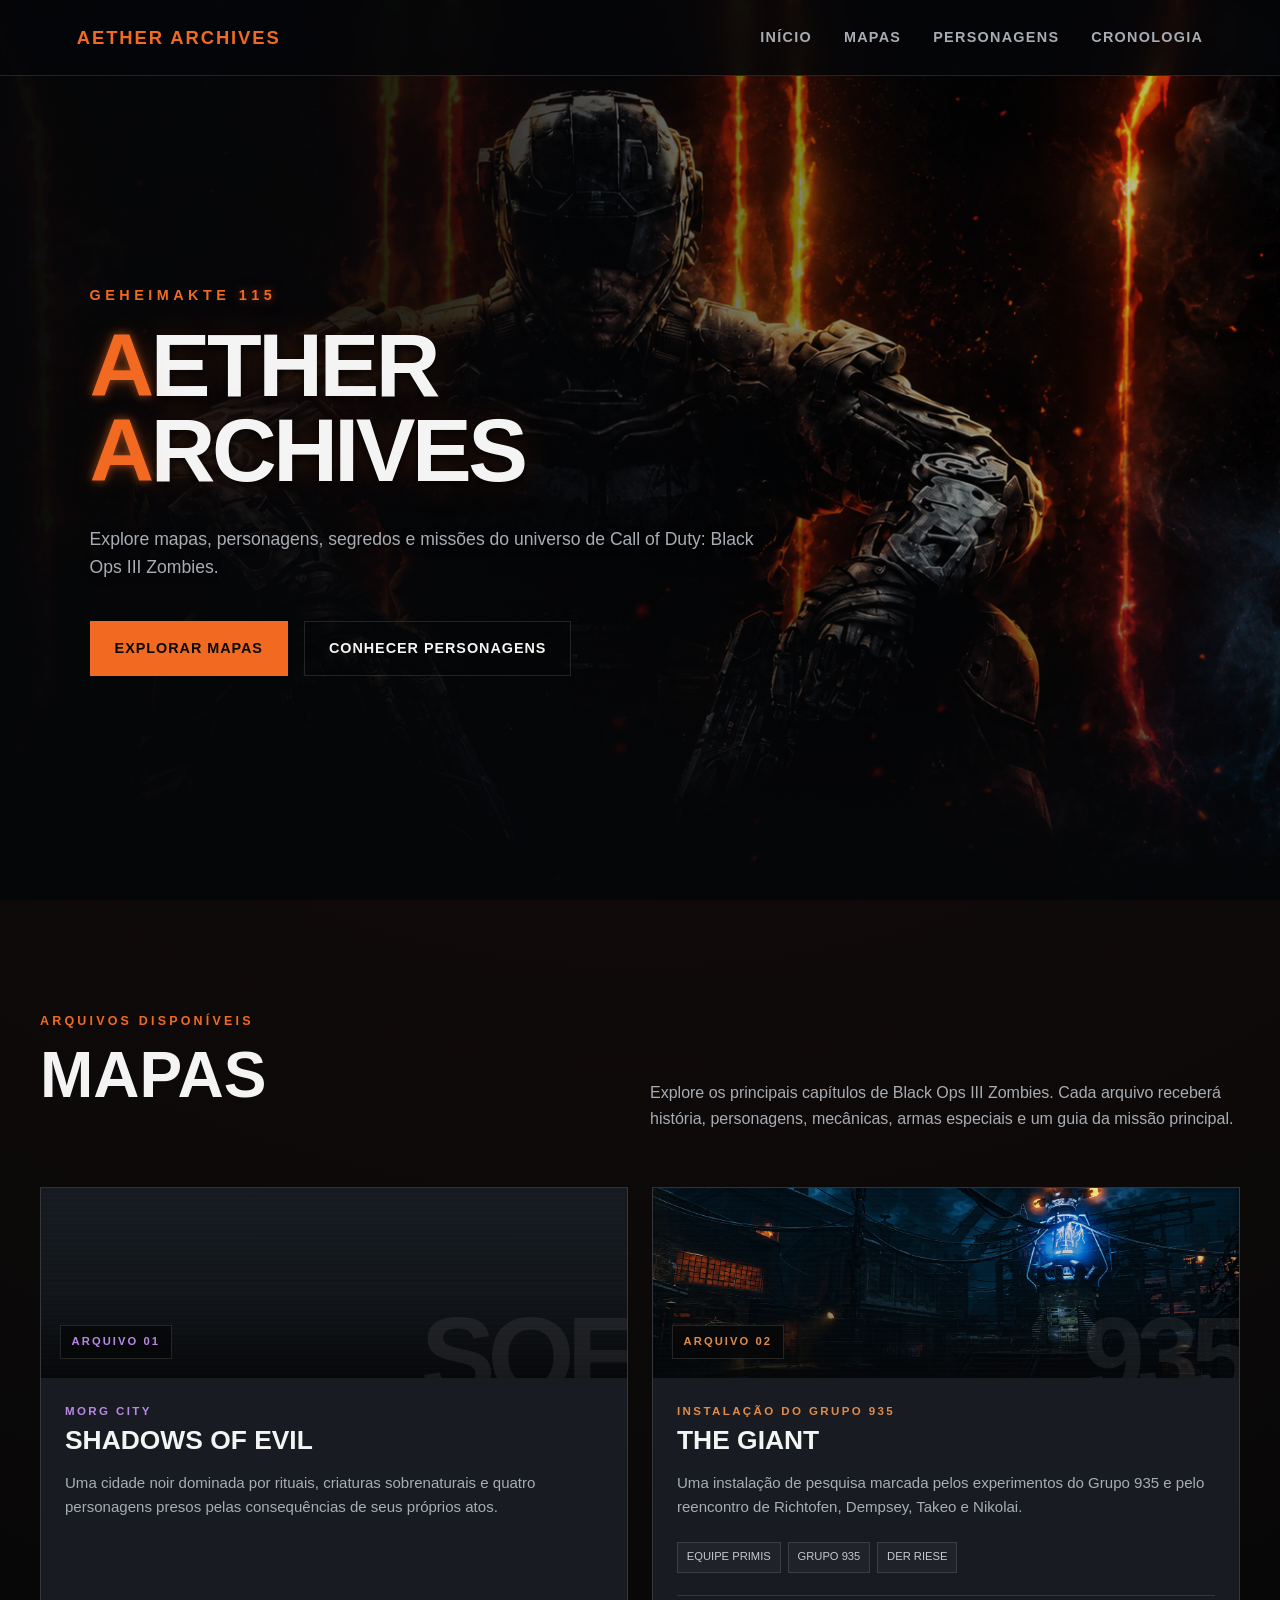
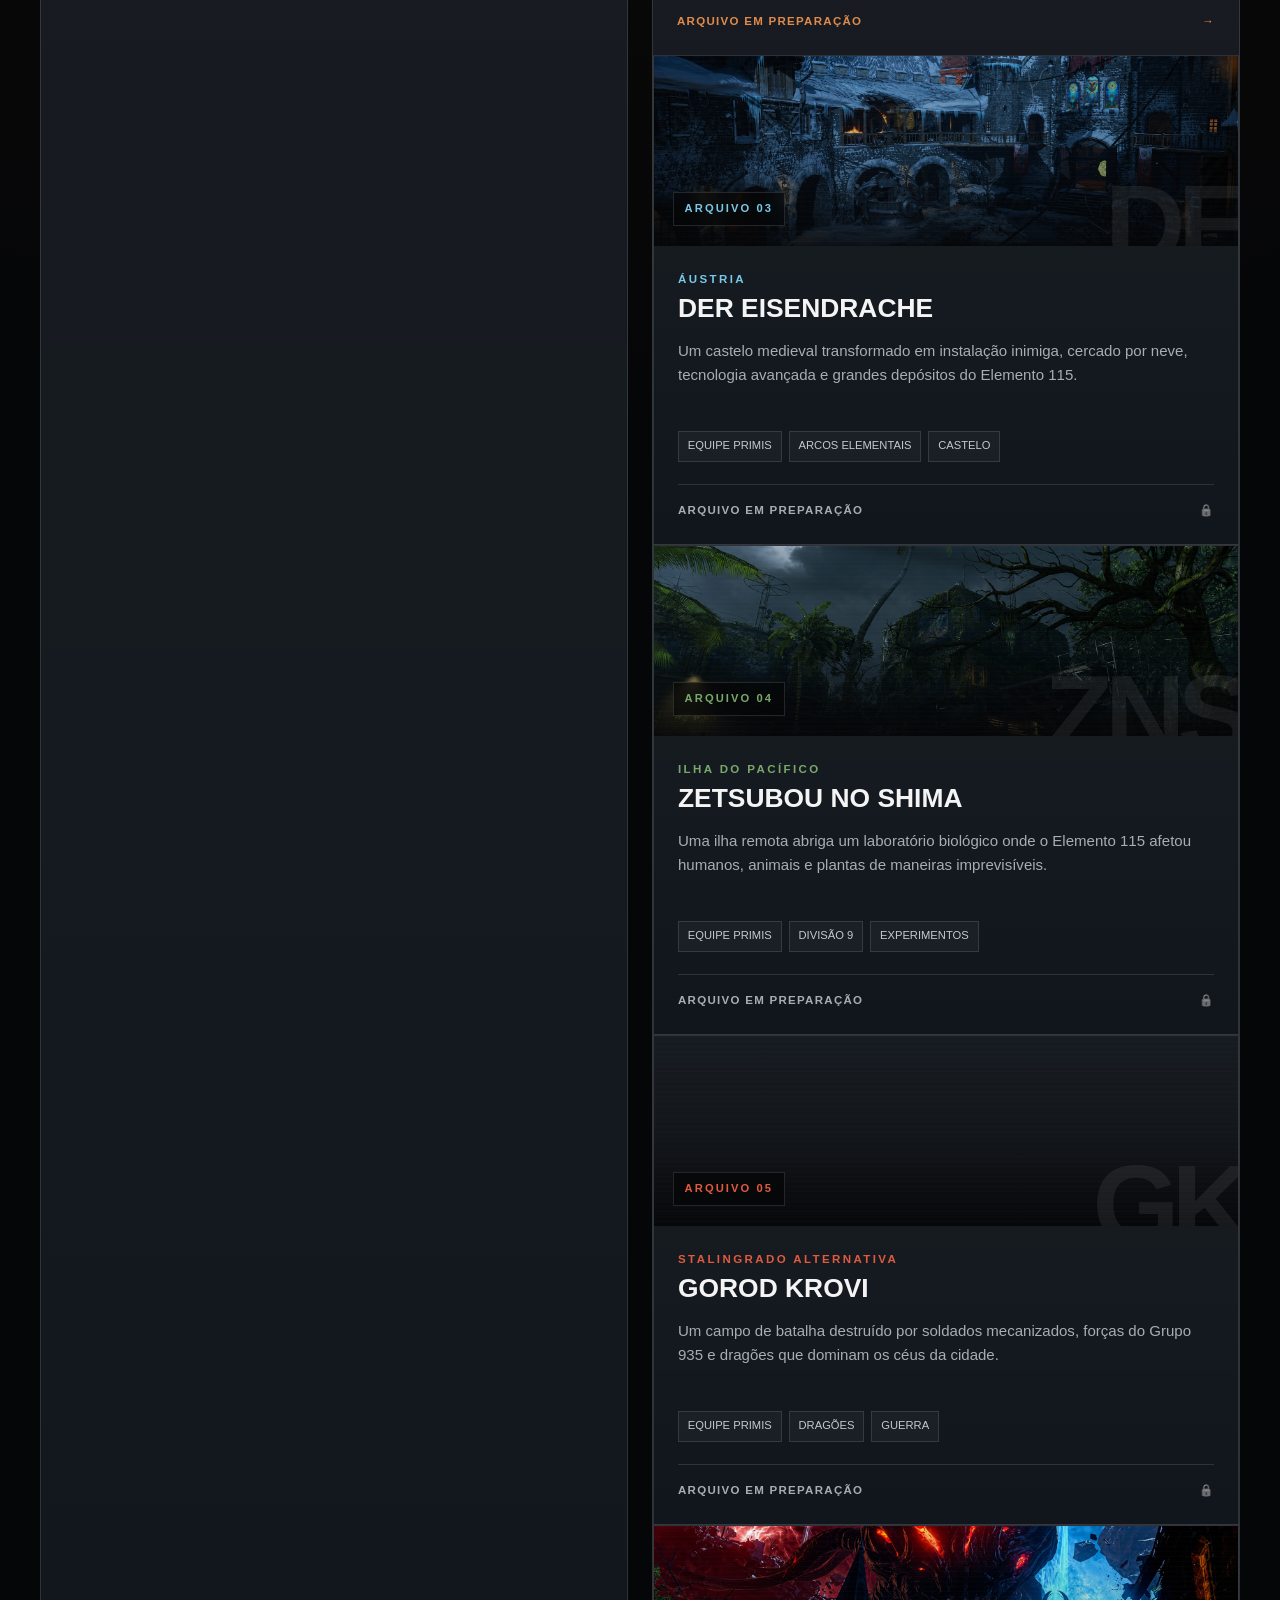
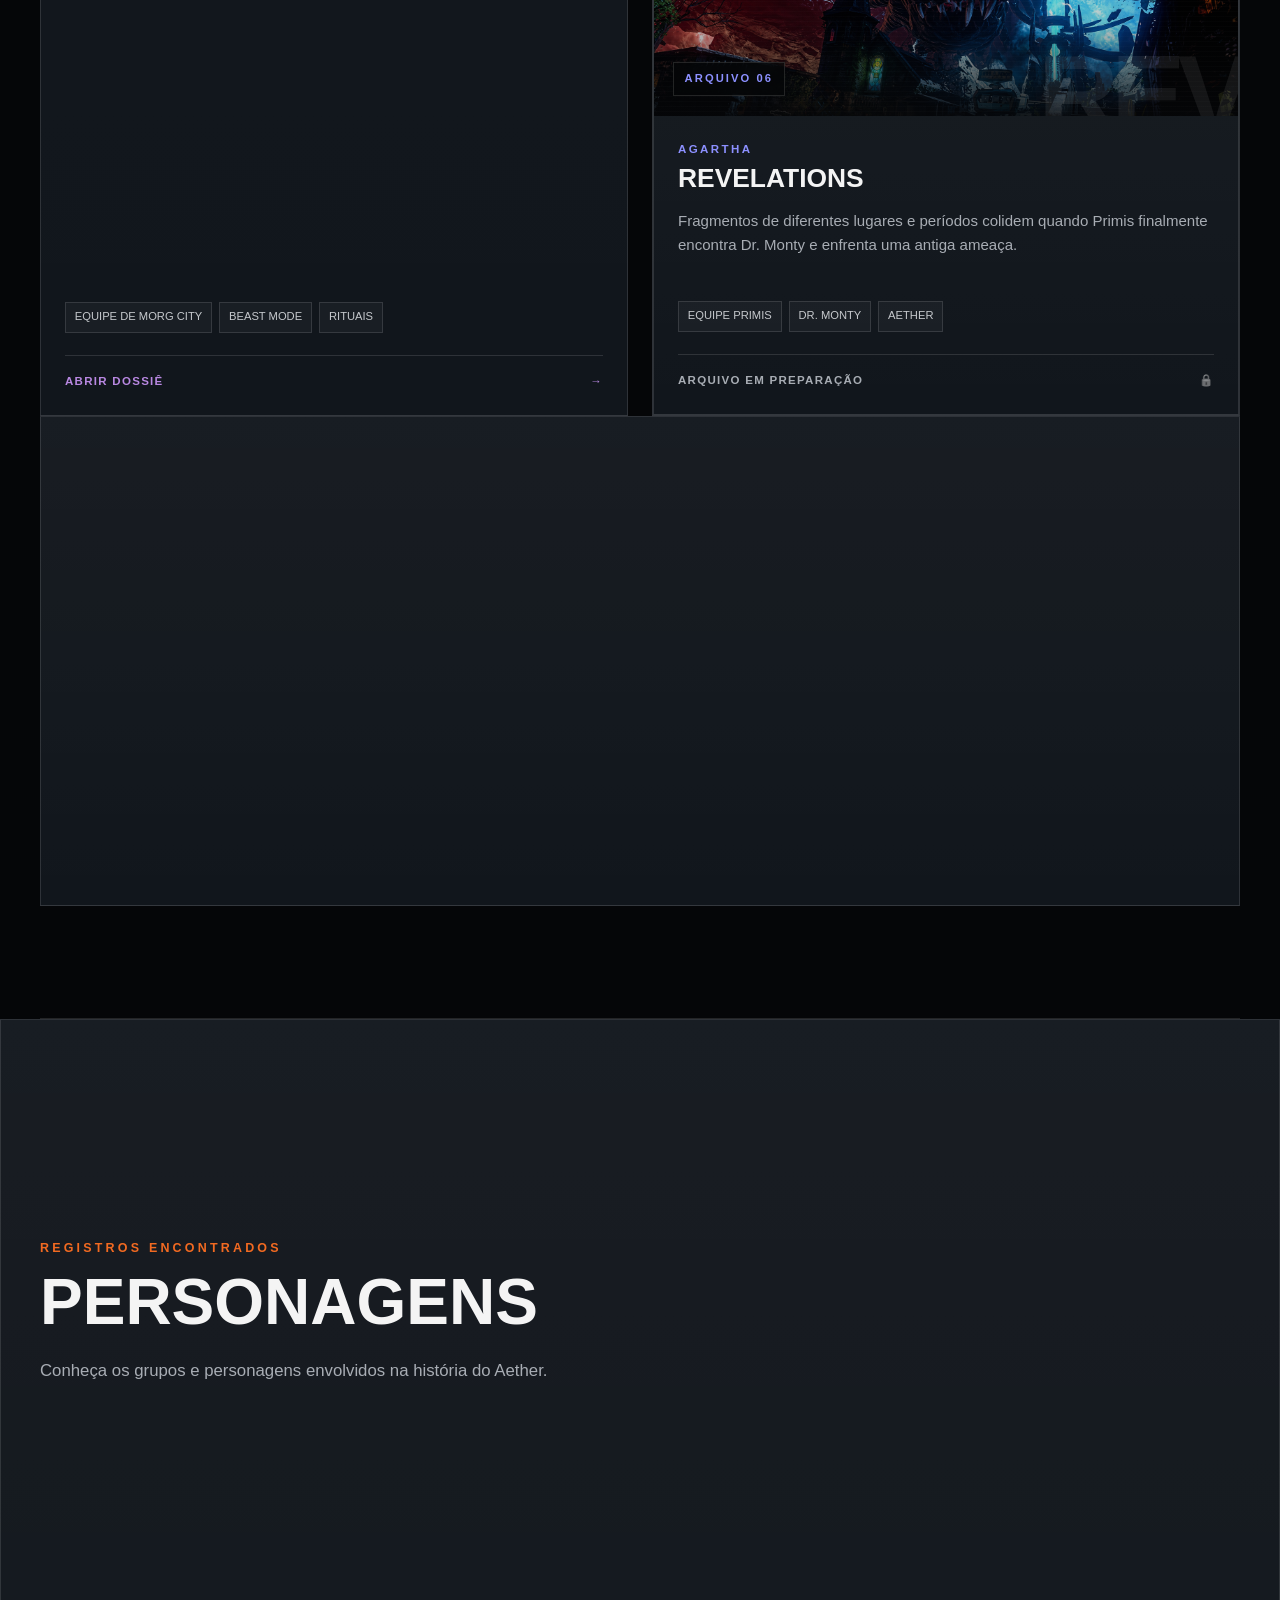
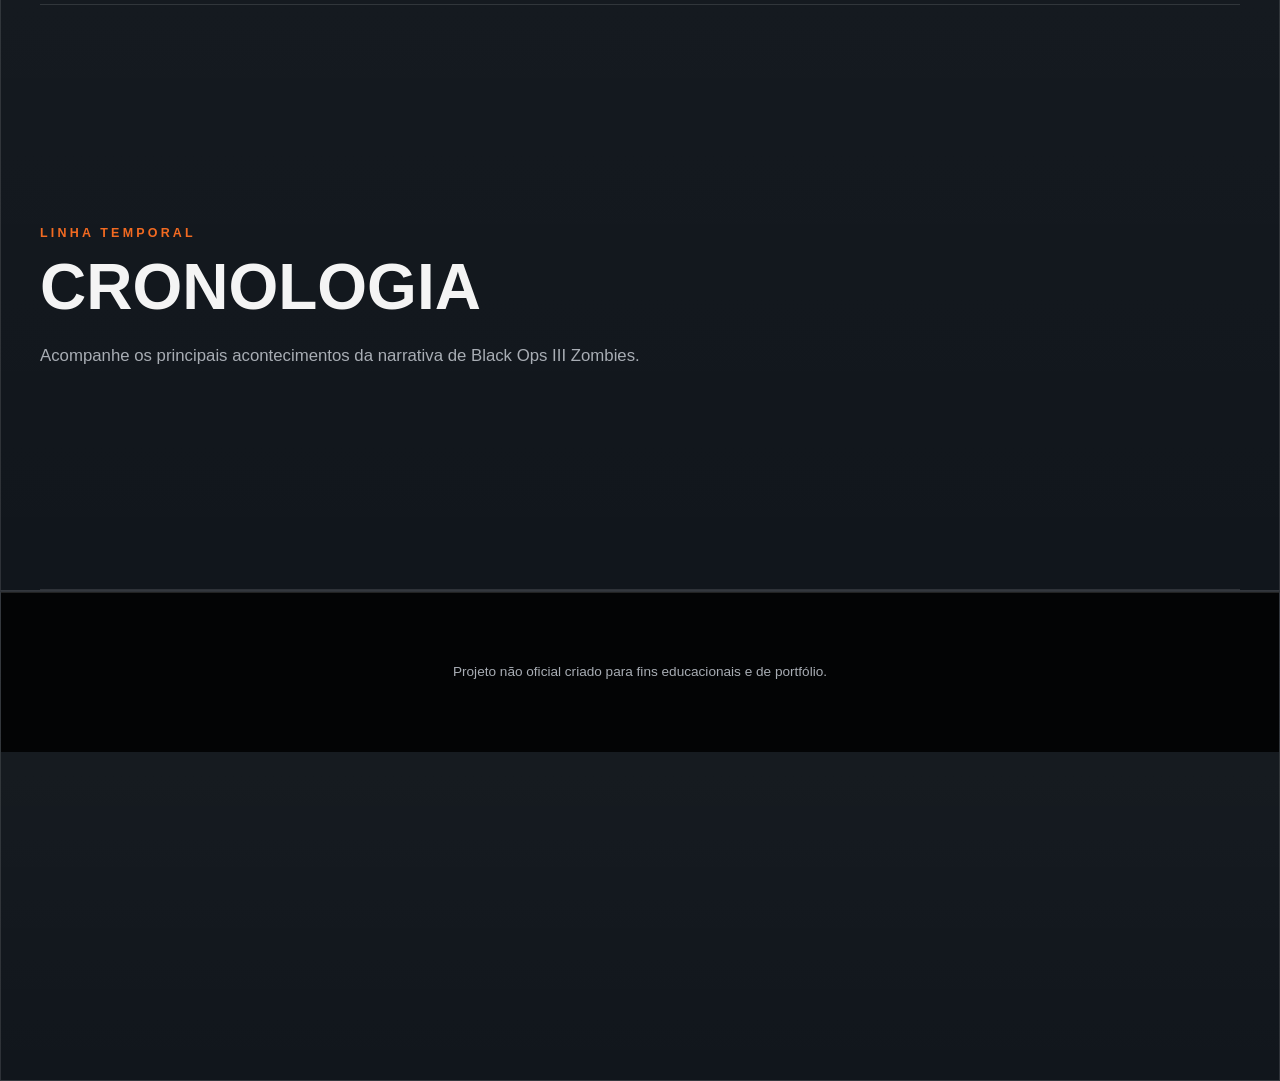
==== commit 88aa5e80: "Adiciona dossie de Shadows of Evil e atualiza imagens" ====
--- a/index.html
+++ b/index.html
@@ -108,7 +108,11 @@
     </div>
 
     <div class="map-grid">
-        <article class="map-card map-card-shadows">
+<a
+    class="map-card map-card-shadows"
+        href="mapa.html?id=shadows-of-evil"
+        aria-label="Abrir o dossiê de Shadows of Evil"
+            >
             <div
                 class="map-card-visual"
                 data-code="SOE"
@@ -137,13 +141,17 @@
                     <li>Rituais</li>
                 </ul>
 
-                <span class="map-card-status">
-                    Arquivo em preparação
-                </span>
-            </div>
-        </article>
-
-        <article class="map-card map-card-giant">
+                <span class="map-card-status map-card-status-ready">
+Abrir dossiê
+                </span>
+            </div>
+        </a>
+
+        <a
+            class="map-card map-card-giant"
+            href="mapa.html?id=giant"
+            aria-label="Abrir o dossiê de The Giant"
+        >
             <div
                 class="map-card-visual"
                 data-code="935"
@@ -172,7 +180,7 @@
                     <li>Der Riese</li>
                 </ul>
 
-                <span class="map-card-status">
+                <span class="map-card-status map-card-status-ready">
                     Arquivo em preparação
                 </span>
             </div>
--- a/css/global.css
+++ b/css/global.css
@@ -30,14 +30,11 @@
 * {
     margin: 0;
     padding: 0;
-
     box-sizing: border-box;
-    /* Inclui bordas e espaçamentos no tamanho do elemento */
 }
 
 html {
     scroll-behavior: smooth;
-    /* Suaviza a navegação entre as seções */
 }
 
 body {
@@ -74,7 +71,6 @@
 
 .header {
     position: fixed;
-    /* Mantém o menu visível durante a rolagem */
 
     top: 0;
     left: 0;
@@ -93,7 +89,6 @@
     border-bottom: 1px solid var(--border);
 
     backdrop-filter: blur(12px);
-    /* Desfoca o conteúdo atrás do menu */
 }
 
 .logo {
@@ -181,8 +176,6 @@
         url("../assets/images/hero-home-bo3.png");
 
     background-size: cover;
-    /* Faz a imagem preencher toda a área */
-
     background-position: 65% center;
     background-repeat: no-repeat;
 }
@@ -210,8 +203,6 @@
     max-width: 760px;
 
     font-size: clamp(3rem, 7vw, 6.5rem);
-    /* Adapta o tamanho do título à tela */
-
     line-height: 0.95;
 
     letter-spacing: -0.22rem;
@@ -224,7 +215,6 @@
 
 .title-line {
     display: block;
-    /* Coloca Aether e Archives em linhas separadas */
 }
 
 
@@ -248,8 +238,6 @@
     animation:
         signal-glitch-main 14s steps(1, end) infinite;
 }
-
-/* Cria cópias sobrepostas para simular interferência. */
 
 .animated-letter::before,
 .animated-letter::after,
@@ -297,9 +285,6 @@
 .hero-file-number::after {
     animation-delay: -9.2s;
 }
-
-
-/* Movimento principal da letra. */
 
 @keyframes signal-glitch-main {
     0%,
@@ -367,9 +352,6 @@
     }
 }
 
-
-/* Interferência deslocada para a esquerda. */
-
 @keyframes signal-glitch-left {
     0%,
     72%,
@@ -419,9 +401,6 @@
     }
 }
 
-
-/* Interferência deslocada para a direita. */
-
 @keyframes signal-glitch-right {
     0%,
     72%,
@@ -572,7 +551,6 @@
 
 .button:hover {
     transform: translateY(-4px);
-    /* Levanta o botão ao passar o mouse */
 }
 
 .button-primary {
@@ -657,7 +635,6 @@
     transition:
         opacity 0.9s ease,
         transform 0.9s ease;
-    /* Suaviza a entrada das seções */
 }
 
 .reveal.is-visible {
@@ -694,11 +671,9 @@
 
 .map-grid {
     display: grid;
-    /* Ativa o sistema de grade */
 
     grid-template-columns:
         repeat(auto-fit, minmax(280px, 1fr));
-    /* Cria colunas responsivas automaticamente */
 
     gap: 1.5rem;
 
@@ -732,13 +707,21 @@
 
 .map-card:hover {
     transform: translateY(-8px);
-    /* Move o cartão para cima */
 
     border-color:
         rgba(242, 106, 33, 0.6);
 
     box-shadow:
         0 22px 55px rgba(0, 0, 0, 0.42);
+}
+
+a.map-card {
+    cursor: pointer;
+}
+
+a.map-card:focus-visible {
+    outline: 2px solid var(--card-color);
+    outline-offset: 4px;
 }
 
 .map-card-visual {
@@ -902,6 +885,19 @@
     opacity: 0.6;
 }
 
+.map-card-status-ready {
+    color: var(--card-color);
+}
+
+.map-card-status-ready::after {
+    content: "→";
+
+    color: var(--card-color);
+
+    filter: none;
+    opacity: 1;
+}
+
 
 /* =========================
    CORES DOS MAPAS
@@ -942,6 +938,7 @@
     --card-color-dark: #161936;
     --card-glow: rgba(140, 144, 255, 0.34);
 }
+
 
 /* =========================
    IMAGENS DOS MAPAS
@@ -957,7 +954,7 @@
         ),
         url("../assets/images/maps/shadows-of-evil-canal.webp");
 
-    background-size: cover; /* Faz a imagem preencher o cartão */
+    background-size: cover;
     background-position: center;
     background-repeat: no-repeat;
 }
@@ -972,8 +969,8 @@
         ),
         url("../assets/images/maps/the-giant.jpg");
 
-    background-size: cover; /* Preenche toda a área do cartão */
-    background-position: center; /* Centraliza a imagem */
+    background-size: cover;
+    background-position: center;
     background-repeat: no-repeat;
 }
 
@@ -987,8 +984,8 @@
         ),
         url("../assets/images/maps/der-eisendrache.jpg");
 
-    background-size: cover; /* Faz a imagem preencher toda a área */
-    background-position: center; /* Centraliza a imagem */
+    background-size: cover;
+    background-position: center;
     background-repeat: no-repeat;
 }
 
@@ -1002,8 +999,8 @@
         ),
         url("../assets/images/maps/zetsubou_no_shima.jpg");
 
-    background-size: cover; /* Preenche toda a área do cartão */
-    background-position: center 42%; /* Ajusta o enquadramento vertical */
+    background-size: cover;
+    background-position: center 42%;
     background-repeat: no-repeat;
 }
 
@@ -1015,10 +1012,10 @@
             rgba(5, 6, 8, 0.24) 52%,
             rgba(5, 6, 8, 0.92) 100%
         ),
-        url("../assets/images/maps/Gorod_krovi.jpg");
-
-    background-size: cover; /* Faz a imagem preencher o cartão */
-    background-position: center; /* Centraliza a imagem */
+        url("../assets/images/maps/gorod_krovi.jpg");
+
+    background-size: cover;
+    background-position: center;
     background-repeat: no-repeat;
 }
 
@@ -1032,10 +1029,11 @@
         ),
         url("../assets/images/maps/revelations.jpg");
 
-    background-size: cover; /* Faz a imagem preencher o cartão */
-    background-position: center 45%; /* Ajusta o enquadramento vertical */
+    background-size: cover;
+    background-position: center 45%;
     background-repeat: no-repeat;
 }
+
 
 /* =========================
    RODAPÉ
@@ -1139,7 +1137,6 @@
 
     .map-grid {
         grid-template-columns: 1fr;
-        /* Usa apenas uma coluna no celular */
     }
 
     .map-card {
@@ -1180,4 +1177,4 @@
         transform: none;
         transition: none;
     }
-}+}
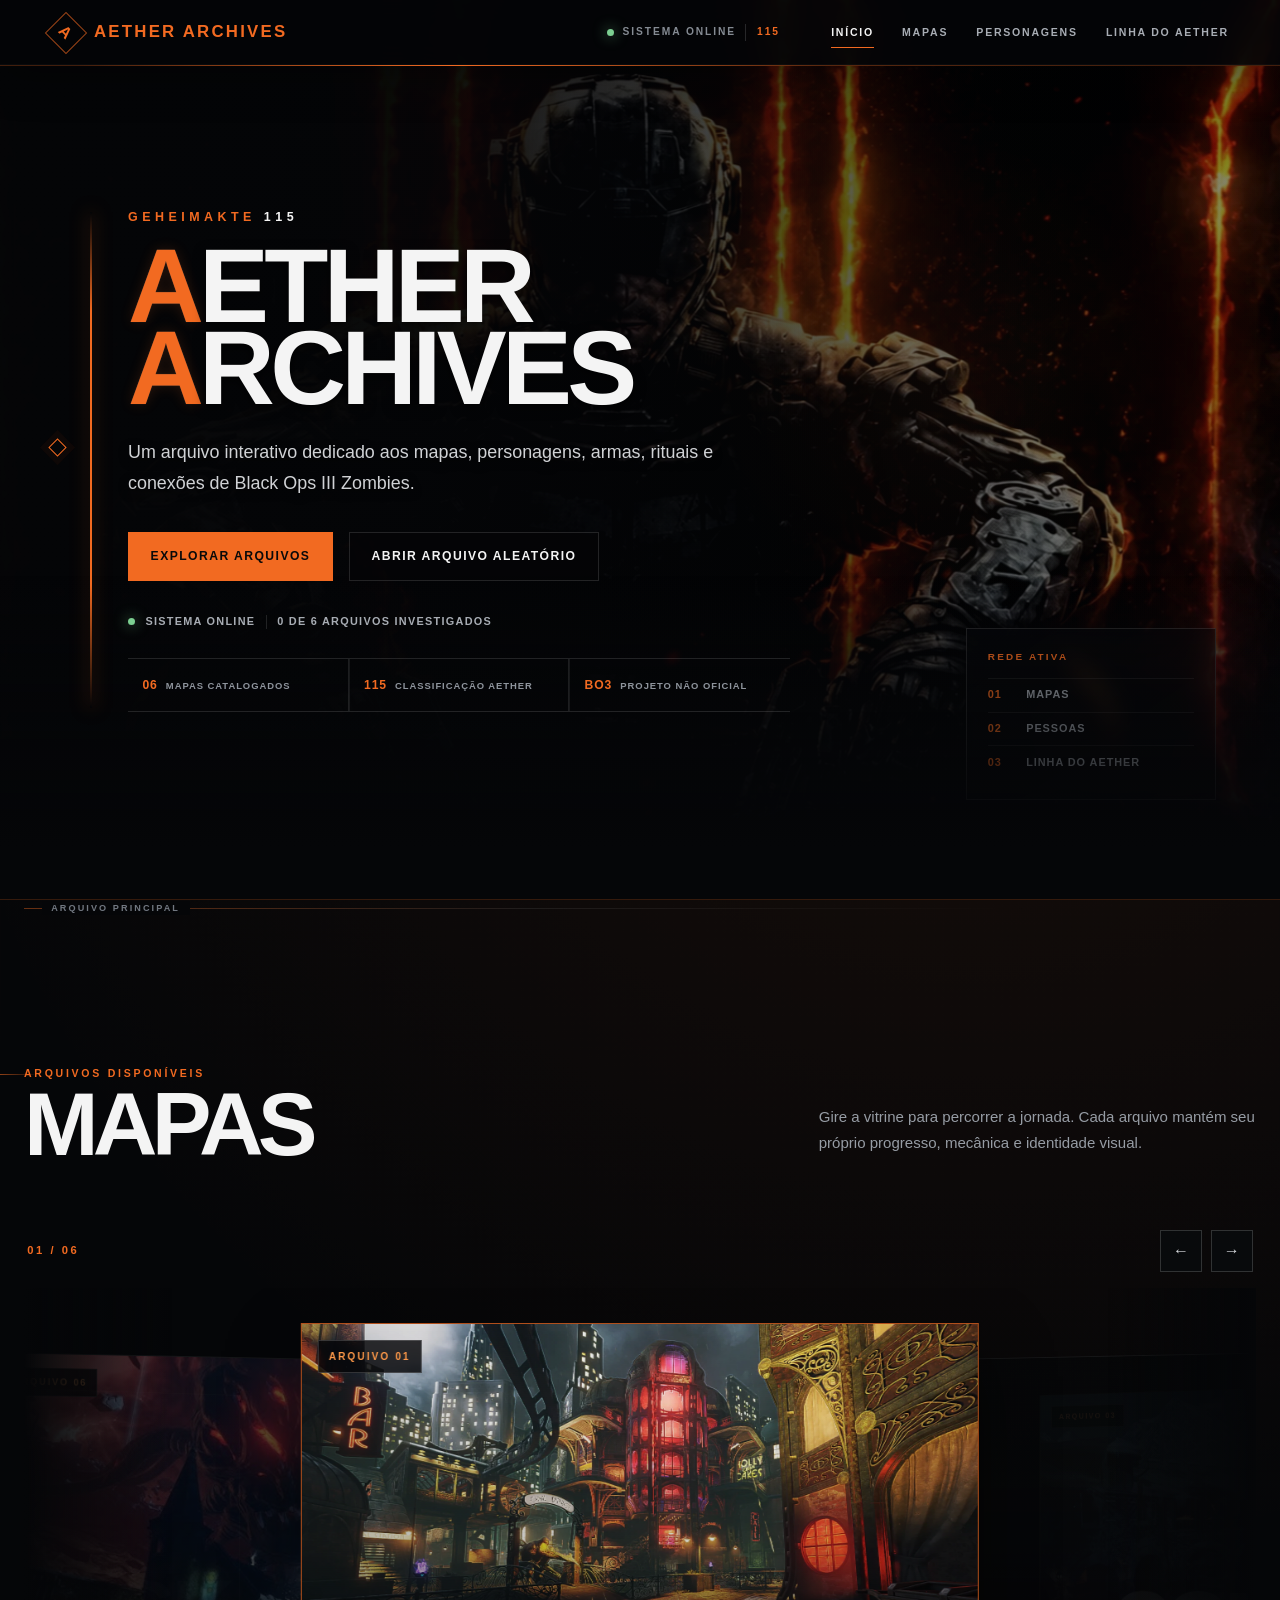
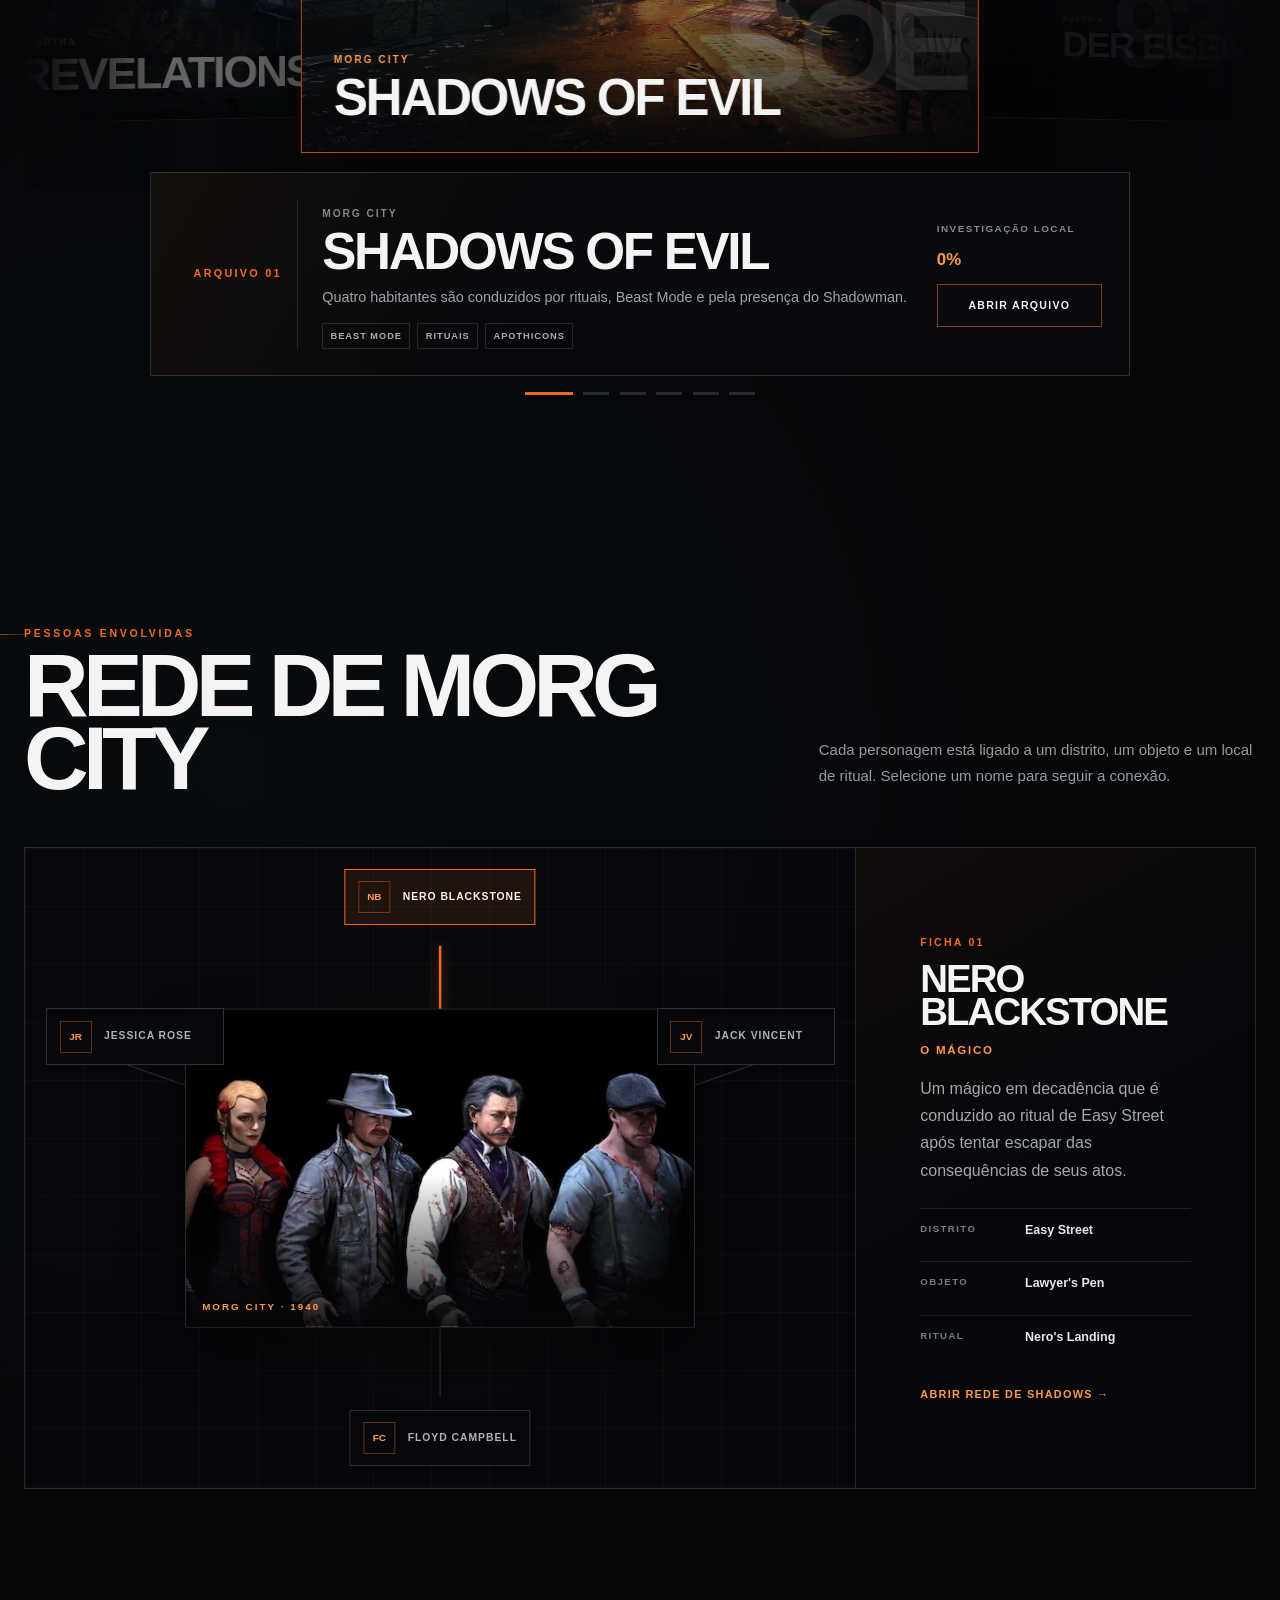
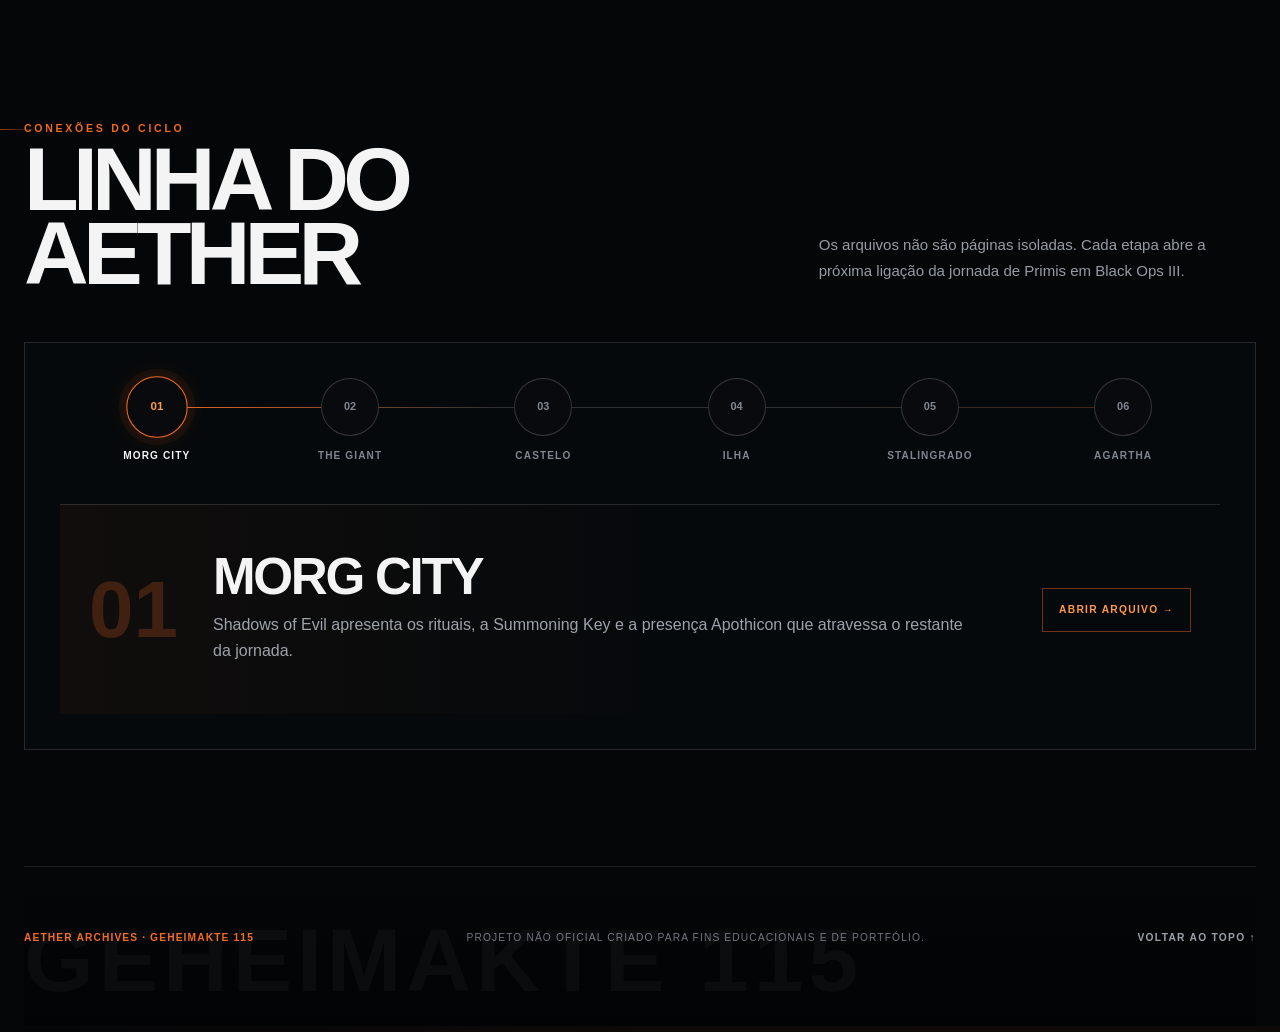
==== commit d9133f62: "Atualiza projeto Aether Archives" ====
--- a/index.html
+++ b/index.html
@@ -2,363 +2,392 @@
 <html lang="pt-BR">
 <head>
     <meta charset="UTF-8">
-
-    <meta
-        name="viewport"
-        content="width=device-width, initial-scale=1.0"
-    >
-
+    <meta name="viewport" content="width=device-width, initial-scale=1.0">
+    <meta name="theme-color" content="#050608">
+    <meta name="color-scheme" content="dark">
+    <link rel="icon" href="assets/images/favicon.svg" type="image/svg+xml">
     <meta
         name="description"
-        content="Aether Archives: um arquivo não oficial dedicado ao universo de Call of Duty Black Ops III Zombies."
+        content="Aether Archives: um arquivo não oficial e interativo dedicado ao universo de Call of Duty Black Ops III Zombies."
     >
 
+    <meta property="og:type" content="website">
+    <meta property="og:title" content="Aether Archives | Geheimakte 115">
+    <meta property="og:description" content="Arquivo interativo não oficial dedicado ao universo de Call of Duty: Black Ops III Zombies.">
+    <meta property="og:image" content="assets/images/hero-home-bo3.webp">
     <title>Aether Archives | Geheimakte 115</title>
-
+    <script>document.documentElement.classList.add("js");</script>
     <link rel="stylesheet" href="css/global.css">
-
     <script src="js/main.js" defer></script>
 </head>
 
-<body>
-    <header class="header">
-        <a class="logo" href="#inicio">
-            Aether Archives
+<body class="home-page">
+    <a class="skip-link" href="#main-content">Pular para o conteúdo</a>
+    <header class="header home-header" id="site-header">
+        <span class="header-scroll-progress" id="header-scroll-progress" aria-hidden="true"></span>
+        <a class="logo" href="#inicio" aria-label="Voltar ao início">
+            <span class="logo-mark" aria-hidden="true">A</span>
+            <span>Aether Archives</span>
         </a>
 
-        <nav class="navigation" aria-label="Navegação principal">
+        <div class="header-system" aria-label="Estado do sistema">
+            <span class="status-light" aria-hidden="true"></span>
+            <span>Sistema online</span>
+            <span class="header-system-code">115</span>
+        </div>
+
+        <button class="navigation-toggle" id="navigation-toggle" type="button" aria-expanded="false" aria-controls="main-navigation" aria-label="Abrir menu">
+            <span></span><span></span><span></span>
+        </button>
+
+        <nav class="navigation" id="main-navigation" aria-label="Navegação principal">
             <a href="#inicio">Início</a>
             <a href="#mapas">Mapas</a>
             <a href="#personagens">Personagens</a>
-            <a href="#cronologia">Cronologia</a>
+            <a href="#cronologia">Linha do Aether</a>
         </nav>
     </header>
 
-    <main>
-        <section class="hero" id="inicio">
+    <main class="home-main" id="main-content">
+        <section class="hero home-hero" id="inicio">
+            <div class="hero-scene" aria-hidden="true">
+                <img
+                    class="hero-scene-image"
+                    src="assets/images/hero-home-bo3.webp"
+                    alt=""
+                    width="1920"
+                    height="1080"
+                    fetchpriority="high"
+                    decoding="async"
+                >
+                <div class="hero-scene-depth"></div>
+                <div class="hero-scene-scan"></div>
+            </div>
+
+            <span class="home-network-node hero-network-node" aria-hidden="true"></span>
+
             <div class="hero-content">
-                <p class="hero-file">
-                    Geheimakte
-
-                    <span
-                        class="hero-file-number"
-                        data-text="115"
-                    >
-                        115
-                    </span>
+                <p class="hero-file">Geheimakte <span>115</span></p>
+
+                <h1 class="hero-title" aria-label="Aether Archives">
+                    <span class="title-line"><b>A</b>ether</span>
+                    <span class="title-line"><b>A</b>rchives</span>
+                </h1>
+
+                <p class="hero-description">
+                    Um arquivo interativo dedicado aos mapas, personagens,
+                    armas, rituais e conexões de Black Ops III Zombies.
                 </p>
 
-                <h1
-                    class="hero-title"
-                    aria-label="Aether Archives"
+                <div class="hero-actions">
+                    <a class="button button-primary" href="#mapas">
+                        Explorar arquivos
+                    </a>
+                    <button class="button button-secondary" id="random-file-button" type="button">
+                        Abrir arquivo aleatório
+                    </button>
+                </div>
+
+                <div class="hero-system-status" aria-label="Progresso dos arquivos">
+                    <span class="status-light" aria-hidden="true"></span>
+                    <span>Sistema online</span>
+                    <span class="status-divider" aria-hidden="true"></span>
+                    <span id="home-progress-label">0 de 6 arquivos investigados</span>
+                </div>
+
+                <div class="hero-archive-strip" aria-label="Dados do arquivo">
+                    <span><strong>06</strong> mapas catalogados</span>
+                    <span><strong>115</strong> classificação Aether</span>
+                    <span><strong>BO3</strong> projeto não oficial</span>
+                </div>
+            </div>
+
+            <aside class="hero-file-index" aria-label="Estrutura do arquivo">
+                <span class="hero-index-label">Rede ativa</span>
+                <ol>
+                    <li><b>01</b> Mapas</li>
+                    <li><b>02</b> Pessoas</li>
+                    <li><b>03</b> Linha do Aether</li>
+                </ol>
+            </aside>
+
+            <a class="hero-scroll-cue" href="#mapas">
+                <span>Entrar na rede</span>
+                <i aria-hidden="true"></i>
+            </a>
+        </section>
+
+        <div class="home-transition" aria-hidden="true">
+            <span></span>
+            <i></i>
+            <strong>Arquivo principal</strong>
+        </div>
+
+        <section class="home-section maps-showcase reveal" id="mapas">
+            <span class="home-network-node" aria-hidden="true"></span>
+
+            <header class="home-section-heading">
+                <div>
+                    <p class="section-label">Arquivos disponíveis</p>
+                    <h2>Mapas</h2>
+                </div>
+                <p>
+                    Gire a vitrine para percorrer a jornada. Cada arquivo mantém
+                    seu próprio progresso, mecânica e identidade visual.
+                </p>
+            </header>
+
+            <div class="map-vault" data-map-vault>
+                <div class="map-vault-toolbar">
+                    <span class="map-vault-counter" id="map-vault-counter">01 / 06</span>
+                    <div class="map-vault-controls" aria-label="Controles da vitrine">
+                        <button type="button" data-map-previous aria-label="Mapa anterior">←</button>
+                        <button type="button" data-map-next aria-label="Próximo mapa">→</button>
+                    </div>
+                </div>
+
+                <div
+                    class="map-carousel"
+                    id="map-carousel"
+                    tabindex="0"
+                    aria-label="Vitrine rotativa dos mapas"
                 >
-                    <span class="title-line">
-                        <span
-                            class="animated-letter animated-letter-first"
-                            data-text="A"
-                        >A</span>ETHER
-                    </span>
-
-                    <span class="title-line">
-                        <span
-                            class="animated-letter animated-letter-second"
-                            data-text="A"
-                        >A</span>RCHIVES
-                    </span>
-                </h1>
-
-                <p class="hero-description">
-                    Explore mapas, personagens, segredos e missões do
-                    universo de Call of Duty: Black Ops III Zombies.
+                    <div class="map-carousel-track">
+                        <article
+                            class="map-vault-card"
+                            data-map-slide
+                            data-map-id="shadows-of-evil"
+                            data-title="Shadows of Evil"
+                            data-file="Arquivo 01"
+                            data-place="Morg City"
+                            data-summary="Quatro habitantes são conduzidos por rituais, Beast Mode e pela presença do Shadowman."
+                            data-tags="Beast Mode|Rituais|Apothicons"
+                            data-image="assets/images/maps/shadows-of-evil-canal.webp"
+                            data-href="mapa.html?id=shadows-of-evil"
+                        >
+                            <img loading="lazy" decoding="async" src="assets/images/maps/shadows-of-evil-canal.webp" alt="Morg City em Shadows of Evil">
+                            <span class="map-vault-file">Arquivo 01</span>
+                            <span class="map-vault-code">SOE</span>
+                            <div>
+                                <small>Morg City</small>
+                                <h3>Shadows of Evil</h3>
+                            </div>
+                        </article>
+
+                        <article
+                            class="map-vault-card"
+                            data-map-slide
+                            data-map-id="the-giant"
+                            data-title="The Giant"
+                            data-file="Arquivo 02"
+                            data-place="Instalação do Grupo 935"
+                            data-summary="Primis altera um momento decisivo e reativa a rede de teletransportadores da instalação."
+                            data-tags="Grupo 935|Teleporte|Primis"
+                            data-image="assets/images/maps/the-giant.jpg"
+                            data-href="mapa.html?id=the-giant"
+                        >
+                            <img loading="lazy" decoding="async" src="assets/images/maps/the-giant.jpg" alt="Instalação de The Giant">
+                            <span class="map-vault-file">Arquivo 02</span>
+                            <span class="map-vault-code">935</span>
+                            <div>
+                                <small>Grupo 935</small>
+                                <h3>The Giant</h3>
+                            </div>
+                        </article>
+
+                        <article
+                            class="map-vault-card"
+                            data-map-slide
+                            data-map-id="der-eisendrache"
+                            data-title="Der Eisendrache"
+                            data-file="Arquivo 03"
+                            data-place="Áustria"
+                            data-summary="O castelo concentra experimentos, dragões e os quatro caminhos elementais do Wrath of the Ancients."
+                            data-tags="Arcos|Dragões|Castelo"
+                            data-image="assets/images/maps/der-eisendrache.jpg"
+                            data-href="mapa.html?id=der-eisendrache"
+                        >
+                            <img loading="lazy" decoding="async" src="assets/images/maps/der-eisendrache.jpg" alt="Castelo de Der Eisendrache">
+                            <span class="map-vault-file">Arquivo 03</span>
+                            <span class="map-vault-code">DE</span>
+                            <div>
+                                <small>Áustria</small>
+                                <h3>Der Eisendrache</h3>
+                            </div>
+                        </article>
+
+                        <article
+                            class="map-vault-card"
+                            data-map-slide
+                            data-map-id="zetsubou-no-shima"
+                            data-title="Zetsubou No Shima"
+                            data-file="Arquivo 04"
+                            data-place="Ilha do Pacífico"
+                            data-summary="A Divisão 9 transformou a ilha em um laboratório de plantas, esporos e mutações."
+                            data-tags="Divisão 9|Plantas|KT-4"
+                            data-image="assets/images/maps/zetsubou_no_shima.jpg"
+                            data-href="mapa.html?id=zetsubou-no-shima"
+                        >
+                            <img loading="lazy" decoding="async" src="assets/images/maps/zetsubou_no_shima.jpg" alt="Ilha de Zetsubou No Shima">
+                            <span class="map-vault-file">Arquivo 04</span>
+                            <span class="map-vault-code">ZNS</span>
+                            <div>
+                                <small>Divisão 9</small>
+                                <h3>Zetsubou No Shima</h3>
+                            </div>
+                        </article>
+
+                        <article
+                            class="map-vault-card"
+                            data-map-slide
+                            data-map-id="gorod-krovi"
+                            data-title="Gorod Krovi"
+                            data-file="Arquivo 05"
+                            data-place="Stalingrado"
+                            data-summary="Dragões, máquinas e ruínas de guerra transformam a cidade em uma operação de cerco."
+                            data-tags="Dragões|Sophia|Cerco"
+                            data-image="assets/images/maps/gorod_krovi.jpg"
+                            data-href="mapa.html?id=gorod-krovi"
+                        >
+                            <img loading="lazy" decoding="async" src="assets/images/maps/gorod_krovi.jpg" alt="Stalingrado em Gorod Krovi">
+                            <span class="map-vault-file">Arquivo 05</span>
+                            <span class="map-vault-code">GK</span>
+                            <div>
+                                <small>Stalingrado</small>
+                                <h3>Gorod Krovi</h3>
+                            </div>
+                        </article>
+
+                        <article
+                            class="map-vault-card"
+                            data-map-slide
+                            data-map-id="revelations"
+                            data-title="Revelations"
+                            data-file="Arquivo 06"
+                            data-place="Agartha"
+                            data-summary="Fragmentos da jornada se encontram em Agartha no encerramento do ciclo de Black Ops III."
+                            data-tags="Agartha|Fragmentos|Aether"
+                            data-image="assets/images/maps/revelations.jpg"
+                            data-href="mapa.html?id=revelations"
+                        >
+                            <img loading="lazy" decoding="async" src="assets/images/maps/revelations.jpg" alt="Agartha em Revelations">
+                            <span class="map-vault-file">Arquivo 06</span>
+                            <span class="map-vault-code">REV</span>
+                            <div>
+                                <small>Agartha</small>
+                                <h3>Revelations</h3>
+                            </div>
+                        </article>
+                    </div>
+                </div>
+
+                <div class="map-record-shell">
+                    <article class="map-active-record" id="map-active-record" aria-live="polite"></article>
+                    <div class="map-vault-dots" id="map-vault-dots" aria-label="Selecionar mapa"></div>
+                </div>
+            </div>
+        </section>
+
+        <section class="home-section character-network-section reveal" id="personagens">
+            <span class="home-network-node" aria-hidden="true"></span>
+
+            <header class="home-section-heading">
+                <div>
+                    <p class="section-label">Pessoas envolvidas</p>
+                    <h2>Rede de Morg City</h2>
+                </div>
+                <p>
+                    Cada personagem está ligado a um distrito, um objeto e um
+                    local de ritual. Selecione um nome para seguir a conexão.
                 </p>
-
-                <div class="hero-actions">
-                    <a
-                        class="button button-primary"
-                        href="#mapas"
-                    >
-                        Explorar mapas
-                    </a>
-
-                    <a
-                        class="button button-secondary"
-                        href="#personagens"
-                    >
-                        Conhecer personagens
-                    </a>
-                </div>
+            </header>
+
+            <div class="character-brain" id="character-brain" data-active-character="nero">
+                <div class="character-network-canvas">
+                    <svg class="character-connection-lines" viewBox="0 0 800 560" aria-hidden="true">
+                        <path class="line-nero" d="M400 280 C400 190 400 120 400 66"></path>
+                        <path class="line-jessica" d="M400 280 C300 250 180 210 86 176"></path>
+                        <path class="line-jack" d="M400 280 C500 250 620 210 714 176"></path>
+                        <path class="line-floyd" d="M400 280 C400 370 400 440 400 500"></path>
+                    </svg>
+
+                    <div class="character-crew-visual">
+                        <img
+                            loading="lazy" decoding="async" src="assets/images/shadows-of-evil/characters/morg-city-crew.webp"
+                            alt="Jessica Rose, Jack Vincent, Nero Blackstone e Floyd Campbell"
+                            width="637"
+                            height="358"
+                        >
+                        <span>Morg City · 1940</span>
+                    </div>
+
+                    <button class="character-node character-node-nero is-active" type="button" data-character="nero">
+                        <span>NB</span>
+                        <strong>Nero Blackstone</strong>
+                    </button>
+                    <button class="character-node character-node-jessica" type="button" data-character="jessica">
+                        <span>JR</span>
+                        <strong>Jessica Rose</strong>
+                    </button>
+                    <button class="character-node character-node-jack" type="button" data-character="jack">
+                        <span>JV</span>
+                        <strong>Jack Vincent</strong>
+                    </button>
+                    <button class="character-node character-node-floyd" type="button" data-character="floyd">
+                        <span>FC</span>
+                        <strong>Floyd Campbell</strong>
+                    </button>
+                </div>
+
+                <article class="character-network-record" id="character-network-record" aria-live="polite"></article>
             </div>
         </section>
 
-<section class="section reveal maps-section" id="mapas">
-    <div class="section-heading">
-        <div>
-            <p class="section-label">
-                Arquivos disponíveis
-            </p>
-
-            <h2>Mapas</h2>
-        </div>
-
-        <p class="section-introduction">
-            Explore os principais capítulos de Black Ops III Zombies.
-            Cada arquivo receberá história, personagens, mecânicas,
-            armas especiais e um guia da missão principal.
-        </p>
-    </div>
-
-    <div class="map-grid">
-<a
-    class="map-card map-card-shadows"
-        href="mapa.html?id=shadows-of-evil"
-        aria-label="Abrir o dossiê de Shadows of Evil"
-            >
-            <div
-                class="map-card-visual"
-                data-code="SOE"
-            >
-                <span class="map-card-file">
-                    Arquivo 01
-                </span>
-            </div>
-
-            <div class="map-card-content">
-                <p class="map-card-location">
-                    Morg City
+        <section class="home-section aether-path-section reveal" id="cronologia">
+            <span class="home-network-node" aria-hidden="true"></span>
+
+            <header class="home-section-heading">
+                <div>
+                    <p class="section-label">Conexões do ciclo</p>
+                    <h2>Linha do Aether</h2>
+                </div>
+                <p>
+                    Os arquivos não são páginas isoladas. Cada etapa abre a
+                    próxima ligação da jornada de Primis em Black Ops III.
                 </p>
-
-                <h3>Shadows of Evil</h3>
-
-                <p class="map-card-description">
-                    Uma cidade noir dominada por rituais, criaturas
-                    sobrenaturais e quatro personagens presos pelas
-                    consequências de seus próprios atos.
-                </p>
-
-                <ul class="map-card-tags">
-                    <li>Equipe de Morg City</li>
-                    <li>Beast Mode</li>
-                    <li>Rituais</li>
-                </ul>
-
-                <span class="map-card-status map-card-status-ready">
-Abrir dossiê
-                </span>
-            </div>
-        </a>
-
-        <a
-            class="map-card map-card-giant"
-            href="mapa.html?id=giant"
-            aria-label="Abrir o dossiê de The Giant"
-        >
-            <div
-                class="map-card-visual"
-                data-code="935"
-            >
-                <span class="map-card-file">
-                    Arquivo 02
-                </span>
-            </div>
-
-            <div class="map-card-content">
-                <p class="map-card-location">
-                    Instalação do Grupo 935
-                </p>
-
-                <h3>The Giant</h3>
-
-                <p class="map-card-description">
-                    Uma instalação de pesquisa marcada pelos
-                    experimentos do Grupo 935 e pelo reencontro
-                    de Richtofen, Dempsey, Takeo e Nikolai.
-                </p>
-
-                <ul class="map-card-tags">
-                    <li>Equipe Primis</li>
-                    <li>Grupo 935</li>
-                    <li>Der Riese</li>
-                </ul>
-
-                <span class="map-card-status map-card-status-ready">
-                    Arquivo em preparação
-                </span>
-            </div>
-        </article>
-
-        <article class="map-card map-card-eisendrache">
-            <div
-                class="map-card-visual"
-                data-code="DE"
-            >
-                <span class="map-card-file">
-                    Arquivo 03
-                </span>
-            </div>
-
-            <div class="map-card-content">
-                <p class="map-card-location">
-                    Áustria
-                </p>
-
-                <h3>Der Eisendrache</h3>
-
-                <p class="map-card-description">
-                    Um castelo medieval transformado em instalação
-                    inimiga, cercado por neve, tecnologia avançada
-                    e grandes depósitos do Elemento 115.
-                </p>
-
-                <ul class="map-card-tags">
-                    <li>Equipe Primis</li>
-                    <li>Arcos elementais</li>
-                    <li>Castelo</li>
-                </ul>
-
-                <span class="map-card-status">
-                    Arquivo em preparação
-                </span>
-            </div>
-        </article>
-
-        <article class="map-card map-card-zetsubou">
-            <div
-                class="map-card-visual"
-                data-code="ZNS"
-            >
-                <span class="map-card-file">
-                    Arquivo 04
-                </span>
-            </div>
-
-            <div class="map-card-content">
-                <p class="map-card-location">
-                    Ilha do Pacífico
-                </p>
-
-                <h3>Zetsubou No Shima</h3>
-
-                <p class="map-card-description">
-                    Uma ilha remota abriga um laboratório biológico
-                    onde o Elemento 115 afetou humanos, animais
-                    e plantas de maneiras imprevisíveis.
-                </p>
-
-                <ul class="map-card-tags">
-                    <li>Equipe Primis</li>
-                    <li>Divisão 9</li>
-                    <li>Experimentos</li>
-                </ul>
-
-                <span class="map-card-status">
-                    Arquivo em preparação
-                </span>
-            </div>
-        </article>
-
-        <article class="map-card map-card-gorod">
-            <div
-                class="map-card-visual"
-                data-code="GK"
-            >
-                <span class="map-card-file">
-                    Arquivo 05
-                </span>
-            </div>
-
-            <div class="map-card-content">
-                <p class="map-card-location">
-                    Stalingrado alternativa
-                </p>
-
-                <h3>Gorod Krovi</h3>
-
-                <p class="map-card-description">
-                    Um campo de batalha destruído por soldados
-                    mecanizados, forças do Grupo 935 e dragões
-                    que dominam os céus da cidade.
-                </p>
-
-                <ul class="map-card-tags">
-                    <li>Equipe Primis</li>
-                    <li>Dragões</li>
-                    <li>Guerra</li>
-                </ul>
-
-                <span class="map-card-status">
-                    Arquivo em preparação
-                </span>
-            </div>
-        </article>
-
-        <article class="map-card map-card-revelations">
-            <div
-                class="map-card-visual"
-                data-code="REV"
-            >
-                <span class="map-card-file">
-                    Arquivo 06
-                </span>
-            </div>
-
-            <div class="map-card-content">
-                <p class="map-card-location">
-                    Agartha
-                </p>
-
-                <h3>Revelations</h3>
-
-                <p class="map-card-description">
-                    Fragmentos de diferentes lugares e períodos
-                    colidem quando Primis finalmente encontra
-                    Dr. Monty e enfrenta uma antiga ameaça.
-                </p>
-
-                <ul class="map-card-tags">
-                    <li>Equipe Primis</li>
-                    <li>Dr. Monty</li>
-                    <li>Aether</li>
-                </ul>
-
-                <span class="map-card-status">
-                    Arquivo em preparação
-                </span>
-            </div>
-        </article>
-    </div>
-</section>
-
-        <section class="section reveal" id="personagens">
-            <p class="section-label">
-                Registros encontrados
-            </p>
-
-            <h2>Personagens</h2>
-
-            <p>
-                Conheça os grupos e personagens envolvidos na história
-                do Aether.
-            </p>
-        </section>
-
-        <section class="section reveal" id="cronologia">
-            <p class="section-label">
-                Linha temporal
-            </p>
-
-            <h2>Cronologia</h2>
-
-            <p>
-                Acompanhe os principais acontecimentos da narrativa
-                de Black Ops III Zombies.
-            </p>
+            </header>
+
+            <div class="aether-path" data-aether-path>
+                <div class="aether-path-track" role="tablist" aria-label="Etapas do ciclo">
+                    <button class="aether-path-node is-active" type="button" data-timeline-index="0">
+                        <span>01</span><strong>Morg City</strong>
+                    </button>
+                    <button class="aether-path-node" type="button" data-timeline-index="1">
+                        <span>02</span><strong>The Giant</strong>
+                    </button>
+                    <button class="aether-path-node" type="button" data-timeline-index="2">
+                        <span>03</span><strong>Castelo</strong>
+                    </button>
+                    <button class="aether-path-node" type="button" data-timeline-index="3">
+                        <span>04</span><strong>Ilha</strong>
+                    </button>
+                    <button class="aether-path-node" type="button" data-timeline-index="4">
+                        <span>05</span><strong>Stalingrado</strong>
+                    </button>
+                    <button class="aether-path-node" type="button" data-timeline-index="5">
+                        <span>06</span><strong>Agartha</strong>
+                    </button>
+                </div>
+
+                <article class="aether-path-record" id="timeline-detail" aria-live="polite"></article>
+            </div>
         </section>
     </main>
 
-    <footer class="footer">
-        <p>
-            Projeto não oficial criado para fins educacionais e de portfólio.
-        </p>
+    <footer class="footer home-footer">
+        <span>Aether Archives · Geheimakte 115</span>
+        <p>Projeto não oficial criado para fins educacionais e de portfólio.</p>
+        <a class="footer-top-link" href="#inicio">Voltar ao topo ↑</a>
     </footer>
 </body>
-</html>+</html>
--- a/css/global.css
+++ b/css/global.css
@@ -43,15 +43,21 @@
 
     background:
         radial-gradient(
-            circle at top,
+            circle at 15% 10%,
+            rgba(77, 181, 217, 0.05),
+            transparent 28%
+        ),
+        radial-gradient(
+            circle at 80% 0%,
             rgba(242, 106, 33, 0.08),
-            transparent 35%
+            transparent 32%
         ),
         var(--background);
 
     color: var(--text);
 
     font-family:
+        Inter,
         Arial,
         Helvetica,
         sans-serif;
@@ -59,11 +65,30 @@
     line-height: 1.6;
 }
 
+button,
+a {
+    -webkit-tap-highlight-color: transparent;
+}
+
+button {
+    font: inherit;
+}
+
 a {
     color: inherit;
     text-decoration: none;
 }
 
+img {
+    display: block;
+    max-width: 100%;
+}
+
+::selection {
+    background: var(--primary);
+    color: #070707;
+}
+
 
 /* =========================
    CABEÇALHO
@@ -71,7 +96,6 @@
 
 .header {
     position: fixed;
-
     top: 0;
     left: 0;
     z-index: 1000;
@@ -85,17 +109,17 @@
 
     padding: 0 6%;
 
-    background: rgba(5, 6, 8, 0.88);
+    background: rgba(5, 6, 8, 0.86);
     border-bottom: 1px solid var(--border);
 
-    backdrop-filter: blur(12px);
+    backdrop-filter: blur(15px);
 }
 
 .logo {
     color: var(--primary);
 
-    font-size: 1.15rem;
-    font-weight: 800;
+    font-size: 1.05rem;
+    font-weight: 900;
     letter-spacing: 0.12rem;
     text-transform: uppercase;
 }
@@ -111,8 +135,8 @@
 
     color: var(--text-muted);
 
-    font-size: 0.9rem;
-    font-weight: 700;
+    font-size: 0.78rem;
+    font-weight: 800;
     letter-spacing: 0.08rem;
     text-transform: uppercase;
 
@@ -136,12 +160,14 @@
     transition: width 0.3s ease;
 }
 
-.navigation a:hover {
+.navigation a:hover,
+.navigation a:focus-visible {
     color: var(--text);
     transform: translateY(-2px);
 }
 
-.navigation a:hover::after {
+.navigation a:hover::after,
+.navigation a:focus-visible::after {
     width: 100%;
 }
 
@@ -152,6 +178,8 @@
 
 .hero {
     position: relative;
+    isolation: isolate;
+    overflow: hidden;
 
     min-height: 100vh;
 
@@ -170,16 +198,45 @@
         ),
         linear-gradient(
             0deg,
-            rgba(5, 6, 8, 0.9) 0%,
-            transparent 45%
+            rgba(5, 6, 8, 0.96) 0%,
+            transparent 48%
         ),
-        url("../assets/images/hero-home-bo3.png");
+        url("../assets/images/hero-home-bo3.webp");
 
     background-size: cover;
     background-position: 65% center;
     background-repeat: no-repeat;
 }
 
+.hero::after {
+    content: "";
+
+    position: absolute;
+    inset: auto 0 0;
+    z-index: -1;
+
+    height: 26%;
+
+    background: linear-gradient(transparent, var(--background));
+}
+
+.hero-noise {
+    position: absolute;
+    inset: 0;
+    z-index: -1;
+
+    opacity: 0.24;
+    pointer-events: none;
+
+    background-image:
+        repeating-linear-gradient(
+            0deg,
+            transparent 0,
+            transparent 3px,
+            rgba(255, 255, 255, 0.015) 4px
+        );
+}
+
 .hero-content {
     position: relative;
     z-index: 1;
@@ -193,17 +250,49 @@
 
     color: var(--primary);
 
-    font-size: 0.9rem;
-    font-weight: 800;
+    font-size: 0.82rem;
+    font-weight: 900;
     letter-spacing: 0.28rem;
     text-transform: uppercase;
 }
 
-.hero h1 {
+.hero-file-number,
+.animated-letter {
+    position: relative;
+    display: inline-block;
+    isolation: isolate;
+
+    color: var(--primary);
+}
+
+.hero-file-number::before,
+.hero-file-number::after,
+.animated-letter::before,
+.animated-letter::after {
+    content: attr(data-text);
+
+    position: absolute;
+    inset: 0;
+
+    opacity: 0;
+    pointer-events: none;
+}
+
+.hero-file-number::before,
+.animated-letter::before {
+    color: var(--aether-blue);
+}
+
+.hero-file-number::after,
+.animated-letter::after {
+    color: var(--primary-light);
+}
+
+.hero-title {
     max-width: 760px;
 
-    font-size: clamp(3rem, 7vw, 6.5rem);
-    line-height: 0.95;
+    font-size: clamp(3.2rem, 7vw, 6.6rem);
+    line-height: 0.92;
 
     letter-spacing: -0.22rem;
     text-transform: uppercase;
@@ -217,301 +306,27 @@
     display: block;
 }
 
-
-/* =========================
-   FALHA DE SINAL DO TÍTULO
-========================= */
-
-.animated-letter,
+.animated-letter-first {
+    animation: signal-glitch 7s 1.8s infinite;
+}
+
+.animated-letter-second {
+    animation: signal-glitch 7s 2.1s infinite;
+}
+
 .hero-file-number {
-    position: relative;
-
-    display: inline-block;
-    isolation: isolate;
-
-    color: var(--primary);
-
-    text-shadow:
-        0 0 8px rgba(242, 106, 33, 0.55),
-        0 0 22px rgba(242, 106, 33, 0.25);
-
-    animation:
-        signal-glitch-main 14s steps(1, end) infinite;
-}
-
-.animated-letter::before,
-.animated-letter::after,
-.hero-file-number::before,
-.hero-file-number::after {
-    content: attr(data-text);
-
-    position: absolute;
-    inset: 0;
-
-    pointer-events: none;
-    opacity: 0;
-}
-
-.animated-letter::before,
-.hero-file-number::before {
-    color: var(--primary-light);
-
-    text-shadow:
-        -3px 0 rgba(255, 70, 30, 0.75);
-
-    animation:
-        signal-glitch-left 14s steps(1, end) infinite;
-}
-
-.animated-letter::after,
-.hero-file-number::after {
-    color: var(--aether-blue);
-
-    text-shadow:
-        3px 0 rgba(77, 181, 217, 0.8);
-
-    animation:
-        signal-glitch-right 14s steps(1, end) infinite;
-}
-
-.animated-letter-second,
-.animated-letter-second::before,
-.animated-letter-second::after {
-    animation-delay: -4.6s;
-}
-
-.hero-file-number,
-.hero-file-number::before,
-.hero-file-number::after {
-    animation-delay: -9.2s;
-}
-
-@keyframes signal-glitch-main {
-    0%,
-    72%,
-    81%,
-    100% {
-        opacity: 1;
-        transform: translate(0);
-        filter: none;
-    }
-
-    73% {
-        opacity: 0.4;
-
-        transform:
-            translateX(-2px)
-            skewX(-5deg);
-
-        filter:
-            contrast(1.8)
-            brightness(1.2);
-    }
-
-    74% {
-        opacity: 1;
-        transform: translateX(3px);
-    }
-
-    75% {
-        opacity: 0.2;
-        transform: translateX(-1px);
-    }
-
-    76% {
-        opacity: 1;
-
-        transform:
-            translateX(2px)
-            skewX(4deg);
-
-        filter:
-            contrast(1.5)
-            brightness(1.5);
-    }
-
-    77% {
-        opacity: 0.55;
-        transform: translateX(-3px);
-    }
-
-    78% {
-        opacity: 1;
-        transform: translateX(2px);
-    }
-
-    79% {
-        opacity: 0.65;
-        transform: translateX(-1px);
-    }
-
-    80% {
-        opacity: 1;
-        transform: translate(0);
-        filter: none;
-    }
-}
-
-@keyframes signal-glitch-left {
-    0%,
-    72%,
-    81%,
-    100% {
-        opacity: 0;
-        transform: translate(0);
-
-        clip-path:
-            inset(0 0 100% 0);
-    }
-
-    73% {
-        opacity: 0.85;
-        transform: translateX(-4px);
-
-        clip-path:
-            inset(10% 0 58% 0);
-    }
-
-    74% {
-        opacity: 0.3;
-        transform: translateX(2px);
-
-        clip-path:
-            inset(68% 0 8% 0);
-    }
-
-    75% {
-        opacity: 0.65;
-        transform: translateX(3px);
-
-        clip-path:
-            inset(55% 0 18% 0);
-    }
-
-    77% {
-        opacity: 0.8;
-        transform: translateX(-2px);
-
-        clip-path:
-            inset(72% 0 5% 0);
-    }
-
-    79% {
-        opacity: 0;
-    }
-}
-
-@keyframes signal-glitch-right {
-    0%,
-    72%,
-    81%,
-    100% {
-        opacity: 0;
-        transform: translate(0);
-
-        clip-path:
-            inset(100% 0 0 0);
-    }
-
-    73% {
-        opacity: 0.35;
-        transform: translateX(-2px);
-
-        clip-path:
-            inset(15% 0 64% 0);
-    }
-
-    74% {
-        opacity: 0.8;
-        transform: translateX(4px);
-
-        clip-path:
-            inset(40% 0 35% 0);
-    }
-
-    76% {
-        opacity: 0.45;
-        transform: translateX(-3px);
-
-        clip-path:
-            inset(5% 0 76% 0);
-    }
-
-    78% {
-        opacity: 0.85;
-        transform: translateX(2px);
-
-        clip-path:
-            inset(63% 0 12% 0);
-    }
-
-    80% {
-        opacity: 0;
-    }
-}
-
-
-/* =========================
-   ENTRADA DA PÁGINA INICIAL
-========================= */
-
-.hero-file,
-.hero-title,
-.hero-description,
-.hero-actions {
-    opacity: 0;
-
-    animation:
-        hero-content-entry 0.9s ease forwards;
-}
-
-.hero-file {
-    animation-delay: 0.15s;
-}
-
-.hero-title {
-    animation-delay: 0.4s;
+    animation: signal-glitch-small 6.6s 2.4s infinite;
 }
 
 .hero-description {
-    animation-delay: 0.7s;
-}
-
-.hero-actions {
-    animation-delay: 0.95s;
-}
-
-@keyframes hero-content-entry {
-    from {
-        opacity: 0;
-
-        transform: translateY(26px);
-        filter: blur(7px);
-    }
-
-    to {
-        opacity: 1;
-
-        transform: translateY(0);
-        filter: blur(0);
-    }
-}
-
-
-/* =========================
-   DESCRIÇÃO E AÇÕES
-========================= */
-
-.hero-description {
-    max-width: 680px;
-
-    margin-top: 2rem;
-
-    color: var(--text-muted);
-    font-size: 1.1rem;
-
-    text-shadow:
-        0 2px 8px rgba(0, 0, 0, 0.9);
+    max-width: 650px;
+
+    margin-top: 1.7rem;
+
+    color: #d0d2d5;
+    font-size: 1.08rem;
+
+    text-shadow: 0 3px 10px rgba(0, 0, 0, 0.9);
 }
 
 .hero-actions {
@@ -519,60 +334,93 @@
     flex-wrap: wrap;
     gap: 1rem;
 
-    margin-top: 2.5rem;
-}
-
-
-/* =========================
-   BOTÕES
-========================= */
+    margin-top: 2.4rem;
+}
 
 .button {
-    min-width: 190px;
+    min-height: 50px;
 
     display: inline-flex;
     align-items: center;
     justify-content: center;
 
-    padding: 0.95rem 1.5rem;
+    padding: 0.85rem 1.35rem;
 
     border: 1px solid transparent;
-
-    font-size: 0.9rem;
-    font-weight: 800;
-    letter-spacing: 0.06rem;
-    text-transform: uppercase;
+    border-radius: 0;
+
+    font-size: 0.76rem;
+    font-weight: 900;
+    letter-spacing: 0.08rem;
+    text-transform: uppercase;
+
+    cursor: pointer;
 
     transition:
         transform 0.3s ease,
         background-color 0.3s ease,
-        border-color 0.3s ease;
-}
-
-.button:hover {
-    transform: translateY(-4px);
+        border-color 0.3s ease,
+        color 0.3s ease;
+}
+
+.button:hover,
+.button:focus-visible {
+    transform: translateY(-3px);
 }
 
 .button-primary {
     background: var(--primary);
-    color: #080808;
-}
-
-.button-primary:hover {
+    color: #090909;
+}
+
+.button-primary:hover,
+.button-primary:focus-visible {
     background: var(--primary-light);
 }
 
 .button-secondary {
-    background: rgba(5, 6, 8, 0.35);
+    background: rgba(5, 6, 8, 0.62);
     border-color: var(--border);
     color: var(--text);
-
-    backdrop-filter: blur(4px);
-}
-
-.button-secondary:hover {
+}
+
+.button-secondary:hover,
+.button-secondary:focus-visible {
     border-color: var(--primary);
-    background: rgba(242, 106, 33, 0.08);
+    background: rgba(242, 106, 33, 0.12);
+}
+
+.hero-system-status {
+    display: flex;
+    align-items: center;
+    gap: 0.65rem;
+
+    margin-top: 2rem;
+
+    color: var(--text-muted);
+
+    font-size: 0.68rem;
+    font-weight: 800;
+    letter-spacing: 0.08rem;
+    text-transform: uppercase;
+}
+
+.status-light {
+    width: 7px;
+    height: 7px;
+
+    border-radius: 50%;
+    background: #7ccf91;
+
+    box-shadow: 0 0 14px rgba(124, 207, 145, 0.8);
+
+    animation: status-pulse 2s infinite;
+}
+
+.status-divider {
+    width: 1px;
+    height: 14px;
+    background: var(--border);
 }
 
 
@@ -582,59 +430,54 @@
 
 .section {
     width: min(100% - 3rem, var(--container-width));
-    min-height: 65vh;
-
-    display: flex;
-    flex-direction: column;
-    justify-content: center;
+    min-height: 60vh;
 
     margin: 0 auto;
     padding: 7rem 0;
-
-    border-bottom: 1px solid var(--border);
+}
+
+.section-heading {
+    display: flex;
+    align-items: flex-end;
+    justify-content: space-between;
+    gap: 2rem;
+
+    margin-bottom: 3rem;
 }
 
 .section-label {
-    margin-bottom: 0.7rem;
-
     color: var(--primary);
 
-    font-size: 0.78rem;
-    font-weight: 800;
-    letter-spacing: 0.2rem;
+    font-size: 0.72rem;
+    font-weight: 900;
+    letter-spacing: 0.16rem;
     text-transform: uppercase;
 }
 
 .section h2 {
-    margin-bottom: 1.5rem;
-
-    font-size: clamp(2.3rem, 5vw, 4.5rem);
-    line-height: 1;
-
-    text-transform: uppercase;
-}
-
-.section > p:last-child {
-    max-width: 720px;
+    margin-top: 0.6rem;
+
+    font-size: clamp(2.6rem, 6vw, 5.3rem);
+    line-height: 0.92;
+
+    letter-spacing: -0.12rem;
+    text-transform: uppercase;
+}
+
+.section-introduction {
+    max-width: 520px;
 
     color: var(--text-muted);
-
-    font-size: 1.05rem;
-}
-
-
-/* =========================
-   REVELAÇÃO NA ROLAGEM
-========================= */
+    font-size: 0.96rem;
+}
 
 .reveal {
     opacity: 0;
-
-    transform: translateY(55px);
+    transform: translateY(38px);
 
     transition:
-        opacity 0.9s ease,
-        transform 0.9s ease;
+        opacity 0.8s ease,
+        transform 0.8s ease;
 }
 
 .reveal.is-visible {
@@ -644,126 +487,352 @@
 
 
 /* =========================
-   CATÁLOGO DE MAPAS
+   CARTÕES DOS MAPAS
 ========================= */
-
-.maps-section {
-    width: min(100% - 3rem, var(--container-width));
-}
-
-.section-heading {
-    width: 100%;
-
-    display: flex;
-    align-items: flex-end;
-    justify-content: space-between;
-    gap: 3rem;
-
-    margin-bottom: 3.5rem;
-}
-
-.section-introduction {
-    max-width: 590px;
-
-    color: var(--text-muted);
-    font-size: 1rem;
-}
 
 .map-grid {
     display: grid;
-
-    grid-template-columns:
-        repeat(auto-fit, minmax(280px, 1fr));
-
-    gap: 1.5rem;
-
-    width: 100%;
+    grid-template-columns: repeat(2, minmax(0, 1fr));
+    gap: 1.4rem;
 }
 
 .map-card {
+    --card-x: 50%;
+    --card-y: 50%;
+
     position: relative;
     overflow: hidden;
 
-    display: flex;
-    flex-direction: column;
-
-    min-height: 490px;
+    min-height: 520px;
+
+    display: grid;
+    grid-template-rows: minmax(230px, 0.9fr) auto;
+
+    background: var(--surface);
+    border: 1px solid var(--border);
+
+    transform-style: preserve-3d;
+
+    transition:
+        transform 0.38s ease,
+        border-color 0.38s ease,
+        box-shadow 0.38s ease;
+}
+
+.map-card::after {
+    content: "";
+
+    position: absolute;
+    inset: 0;
 
     background:
-        linear-gradient(
-            180deg,
-            rgba(255, 255, 255, 0.03),
-            transparent
-        ),
-        var(--surface);
-
-    border: 1px solid var(--border);
-
-    transition:
-        transform 0.4s ease,
-        border-color 0.4s ease,
-        box-shadow 0.4s ease;
-}
-
-.map-card:hover {
+        radial-gradient(
+            circle at var(--card-x) var(--card-y),
+            rgba(255, 255, 255, 0.1),
+            transparent 28%
+        );
+
+    opacity: 0;
+    pointer-events: none;
+
+    transition: opacity 0.3s ease;
+}
+
+.map-card:hover,
+.map-card:focus-visible {
     transform: translateY(-8px);
-
-    border-color:
-        rgba(242, 106, 33, 0.6);
+    border-color: rgba(242, 106, 33, 0.62);
 
     box-shadow:
-        0 22px 55px rgba(0, 0, 0, 0.42);
-}
-
-a.map-card {
-    cursor: pointer;
-}
-
-a.map-card:focus-visible {
-    outline: 2px solid var(--card-color);
-    outline-offset: 4px;
+        0 24px 60px rgba(0, 0, 0, 0.42),
+        0 0 35px rgba(242, 106, 33, 0.08);
+}
+
+.map-card:hover::after,
+.map-card:focus-visible::after {
+    opacity: 1;
 }
 
 .map-card-visual {
     position: relative;
     overflow: hidden;
 
-    min-height: 190px;
-
-    display: flex;
-    align-items: flex-end;
-
-    padding: 1.2rem;
-
-    background:
-        radial-gradient(
-            circle at 70% 30%,
-            var(--card-glow),
-            transparent 38%
-        ),
-        linear-gradient(
-            135deg,
-            var(--card-color-dark),
-            #060708
-        );
+    min-height: 250px;
+
+    background-size: cover;
+    background-position: center;
+    background-repeat: no-repeat;
 }
 
 .map-card-visual::before {
     content: attr(data-code);
 
     position: absolute;
-    right: -0.4rem;
-    bottom: -2.2rem;
-
-    color: rgba(255, 255, 255, 0.07);
-
-    font-size: 7rem;
+    right: 1.2rem;
+    bottom: 0.5rem;
+
+    color: rgba(255, 255, 255, 0.1);
+
+    font-size: clamp(3rem, 8vw, 6rem);
     font-weight: 900;
-    letter-spacing: -0.5rem;
+    letter-spacing: -0.12rem;
+}
+
+.map-card-file {
+    position: absolute;
+    top: 1rem;
+    left: 1rem;
+
+    padding: 0.38rem 0.55rem;
+
+    background: rgba(5, 6, 8, 0.76);
+    border: 1px solid rgba(255, 255, 255, 0.16);
+
+    color: var(--text);
+
+    font-size: 0.65rem;
+    font-weight: 900;
+    letter-spacing: 0.08rem;
+    text-transform: uppercase;
+
+    backdrop-filter: blur(8px);
+}
+
+.map-card-progress {
+    position: absolute;
+    left: 1rem;
+    right: 1rem;
+    bottom: 1rem;
+
+    height: 3px;
+
+    overflow: hidden;
+    background: rgba(255, 255, 255, 0.14);
+}
+
+.map-card-progress span {
+    display: block;
+
+    width: var(--progress, 0%);
+    height: 100%;
+
+    background: var(--primary);
+
+    box-shadow: 0 0 12px rgba(242, 106, 33, 0.7);
+
+    transition: width 0.7s ease;
+}
+
+.map-card-content {
+    position: relative;
+    z-index: 2;
+
+    display: flex;
+    flex-direction: column;
+
+    padding: 1.6rem;
+}
+
+.map-card-location {
+    color: var(--primary);
+
+    font-size: 0.68rem;
+    font-weight: 900;
+    letter-spacing: 0.13rem;
+    text-transform: uppercase;
+}
+
+.map-card h3 {
+    margin-top: 0.5rem;
+
+    font-size: clamp(1.65rem, 3vw, 2.3rem);
     line-height: 1;
-}
-
-.map-card-visual::after {
+    text-transform: uppercase;
+}
+
+.map-card-description {
+    margin-top: 1rem;
+
+    color: var(--text-muted);
+    font-size: 0.92rem;
+}
+
+.map-card-tags {
+    display: flex;
+    flex-wrap: wrap;
+    gap: 0.5rem;
+
+    margin-top: 1.2rem;
+
+    list-style: none;
+}
+
+.map-card-tags li {
+    padding: 0.32rem 0.48rem;
+
+    background: rgba(255, 255, 255, 0.04);
+    border: 1px solid var(--border);
+
+    color: #c8ccd1;
+
+    font-size: 0.62rem;
+    font-weight: 800;
+    letter-spacing: 0.06rem;
+    text-transform: uppercase;
+}
+
+.map-card-status {
+    display: inline-flex;
+    align-items: center;
+    gap: 0.5rem;
+
+    margin-top: auto;
+    padding-top: 1.5rem;
+
+    color: var(--text);
+
+    font-size: 0.7rem;
+    font-weight: 900;
+    letter-spacing: 0.08rem;
+    text-transform: uppercase;
+}
+
+.map-card-status::after {
+    content: "→";
+
+    color: var(--primary);
+
+    transition: transform 0.3s ease;
+}
+
+.map-card:hover .map-card-status::after,
+.map-card:focus-visible .map-card-status::after {
+    transform: translateX(5px);
+}
+
+.map-card-shadows .map-card-visual {
+    background-image:
+        linear-gradient(180deg, transparent 15%, rgba(5, 6, 8, 0.94) 100%),
+        url("../assets/images/maps/shadows-of-evil-canal.webp");
+}
+
+.map-card-giant .map-card-visual {
+    background-image:
+        linear-gradient(180deg, transparent 15%, rgba(5, 6, 8, 0.94) 100%),
+        url("../assets/images/maps/the-giant.jpg");
+}
+
+.map-card-eisendrache .map-card-visual {
+    background-image:
+        linear-gradient(180deg, transparent 15%, rgba(5, 6, 8, 0.94) 100%),
+        url("../assets/images/maps/der-eisendrache.jpg");
+}
+
+.map-card-zetsubou .map-card-visual {
+    background-image:
+        linear-gradient(180deg, transparent 15%, rgba(5, 6, 8, 0.94) 100%),
+        url("../assets/images/maps/zetsubou_no_shima.jpg");
+
+    background-position: center 42%;
+}
+
+.map-card-gorod .map-card-visual {
+    background-image:
+        linear-gradient(180deg, transparent 15%, rgba(5, 6, 8, 0.94) 100%),
+        url("../assets/images/maps/gorod_krovi.jpg");
+}
+
+.map-card-revelations .map-card-visual {
+    background-image:
+        linear-gradient(180deg, transparent 15%, rgba(5, 6, 8, 0.94) 100%),
+        url("../assets/images/maps/revelations.jpg");
+
+    background-position: center 45%;
+}
+
+
+/* =========================
+   CONSOLE DE PERSONAGENS
+========================= */
+
+.crew-console,
+.timeline-console {
+    overflow: hidden;
+
+    background:
+        linear-gradient(145deg, rgba(255, 255, 255, 0.025), transparent),
+        var(--surface);
+
+    border: 1px solid var(--border);
+}
+
+.crew-tabs {
+    display: flex;
+    gap: 0;
+
+    overflow-x: auto;
+
+    border-bottom: 1px solid var(--border);
+}
+
+.crew-tab {
+    flex: 1 0 180px;
+
+    padding: 1rem 1.2rem;
+
+    background: transparent;
+    border: 0;
+    border-right: 1px solid var(--border);
+
+    color: var(--text-muted);
+
+    font-size: 0.7rem;
+    font-weight: 900;
+    letter-spacing: 0.08rem;
+    text-transform: uppercase;
+
+    cursor: pointer;
+}
+
+.crew-tab:hover,
+.crew-tab:focus-visible,
+.crew-tab.is-active {
+    background: rgba(242, 106, 33, 0.09);
+    color: var(--primary-light);
+}
+
+.crew-display {
+    min-height: 390px;
+
+    display: grid;
+    grid-template-columns: minmax(220px, 0.6fr) 1fr;
+}
+
+.crew-visual {
+    position: relative;
+    overflow: hidden;
+
+    min-height: 390px;
+
+    display: grid;
+    place-items: center;
+
+    background:
+        radial-gradient(circle at center, rgba(242, 106, 33, 0.22), transparent 58%),
+        #080a0d;
+
+    border-right: 1px solid var(--border);
+}
+
+.crew-code {
+    color: rgba(255, 255, 255, 0.08);
+
+    font-size: clamp(5rem, 14vw, 10rem);
+    font-weight: 900;
+    letter-spacing: -0.4rem;
+}
+
+.crew-visual::after {
     content: "";
 
     position: absolute;
@@ -774,264 +843,149 @@
             0deg,
             transparent 0,
             transparent 4px,
-            rgba(255, 255, 255, 0.025) 5px
+            rgba(255, 255, 255, 0.018) 5px
         );
-
-    pointer-events: none;
-}
-
-.map-card-file {
-    position: relative;
-    z-index: 1;
-
-    padding: 0.45rem 0.65rem;
-
-    background: rgba(5, 6, 8, 0.7);
-    border: 1px solid var(--border);
-
-    color: var(--card-color);
-
-    font-size: 0.7rem;
-    font-weight: 800;
-    letter-spacing: 0.13rem;
-    text-transform: uppercase;
-
-    backdrop-filter: blur(7px);
-}
-
-.map-card-content {
-    flex: 1;
-
+}
+
+.crew-information {
     display: flex;
     flex-direction: column;
-
-    padding: 1.5rem;
-}
-
-.map-card-location {
-    margin-bottom: 0.35rem;
-
-    color: var(--card-color);
-
-    font-size: 0.72rem;
-    font-weight: 800;
-    letter-spacing: 0.15rem;
-    text-transform: uppercase;
-}
-
-.map-card h3 {
-    margin-bottom: 1rem;
-
-    color: var(--text);
-
-    font-size: 1.65rem;
-    line-height: 1.1;
-    text-transform: uppercase;
-}
-
-.map-card-description {
-    margin-bottom: 1.4rem;
+    justify-content: center;
+
+    padding: clamp(2rem, 5vw, 4rem);
+}
+
+.crew-information h3 {
+    font-size: clamp(2rem, 5vw, 4rem);
+    line-height: 0.95;
+    text-transform: uppercase;
+}
+
+.crew-information p {
+    max-width: 650px;
+
+    margin-top: 1.2rem;
 
     color: var(--text-muted);
-    font-size: 0.94rem;
-}
-
-.map-card-tags {
+}
+
+.crew-member-list {
     display: flex;
     flex-wrap: wrap;
-    gap: 0.45rem;
-
-    margin-top: auto;
-    margin-bottom: 1.4rem;
+    gap: 0.6rem;
+
+    margin-top: 1.5rem;
 
     list-style: none;
 }
 
-.map-card-tags li {
-    padding: 0.35rem 0.55rem;
-
-    background:
-        rgba(255, 255, 255, 0.035);
-
+.crew-member-list li {
+    padding: 0.45rem 0.65rem;
+
+    background: rgba(255, 255, 255, 0.04);
     border: 1px solid var(--border);
 
-    color: #c5c8cc;
-
+    font-size: 0.68rem;
+    font-weight: 800;
+    letter-spacing: 0.06rem;
+    text-transform: uppercase;
+}
+
+
+/* =========================
+   CRONOLOGIA INTERATIVA
+========================= */
+
+.timeline-track {
+    display: grid;
+    grid-template-columns: repeat(6, minmax(130px, 1fr));
+
+    overflow-x: auto;
+
+    border-bottom: 1px solid var(--border);
+}
+
+.timeline-node {
+    min-height: 95px;
+
+    display: flex;
+    flex-direction: column;
+    justify-content: center;
+    gap: 0.35rem;
+
+    padding: 1rem;
+
+    background: transparent;
+    border: 0;
+    border-right: 1px solid var(--border);
+
+    color: var(--text-muted);
+
+    font-size: 0.66rem;
+    font-weight: 900;
+    letter-spacing: 0.07rem;
+    text-align: left;
+    text-transform: uppercase;
+
+    cursor: pointer;
+}
+
+.timeline-node span {
+    color: var(--primary);
     font-size: 0.7rem;
-    text-transform: uppercase;
-}
-
-.map-card-status {
-    display: flex;
+}
+
+.timeline-node:hover,
+.timeline-node:focus-visible,
+.timeline-node.is-active {
+    background: rgba(242, 106, 33, 0.08);
+    color: var(--text);
+}
+
+.timeline-detail {
+    min-height: 280px;
+
+    display: grid;
+    grid-template-columns: 130px 1fr;
     align-items: center;
-    justify-content: space-between;
-
-    padding-top: 1rem;
-
-    border-top: 1px solid var(--border);
+    gap: 2rem;
+
+    padding: clamp(2rem, 5vw, 4rem);
+}
+
+.timeline-detail-number {
+    color: rgba(242, 106, 33, 0.16);
+
+    font-size: clamp(5rem, 12vw, 9rem);
+    font-weight: 900;
+    line-height: 0.8;
+}
+
+.timeline-detail h3 {
+    font-size: clamp(1.8rem, 4vw, 3.3rem);
+    line-height: 1;
+    text-transform: uppercase;
+}
+
+.timeline-detail p {
+    max-width: 700px;
+
+    margin-top: 1rem;
 
     color: var(--text-muted);
+}
+
+.timeline-detail a {
+    display: inline-flex;
+
+    margin-top: 1.4rem;
+
+    color: var(--primary-light);
 
     font-size: 0.72rem;
-    font-weight: 700;
+    font-weight: 900;
     letter-spacing: 0.08rem;
     text-transform: uppercase;
-}
-
-.map-card-status::after {
-    content: "🔒";
-
-    filter: grayscale(1);
-    opacity: 0.6;
-}
-
-.map-card-status-ready {
-    color: var(--card-color);
-}
-
-.map-card-status-ready::after {
-    content: "→";
-
-    color: var(--card-color);
-
-    filter: none;
-    opacity: 1;
-}
-
-
-/* =========================
-   CORES DOS MAPAS
-========================= */
-
-.map-card-shadows {
-    --card-color: #b988e2;
-    --card-color-dark: #21142f;
-    --card-glow: rgba(185, 136, 226, 0.32);
-}
-
-.map-card-giant {
-    --card-color: #e08b4a;
-    --card-color-dark: #2b1910;
-    --card-glow: rgba(224, 139, 74, 0.3);
-}
-
-.map-card-eisendrache {
-    --card-color: #79c8e8;
-    --card-color-dark: #102432;
-    --card-glow: rgba(121, 200, 232, 0.32);
-}
-
-.map-card-zetsubou {
-    --card-color: #79a96a;
-    --card-color-dark: #142316;
-    --card-glow: rgba(121, 169, 106, 0.28);
-}
-
-.map-card-gorod {
-    --card-color: #e05a3e;
-    --card-color-dark: #30100c;
-    --card-glow: rgba(224, 90, 62, 0.34);
-}
-
-.map-card-revelations {
-    --card-color: #8c90ff;
-    --card-color-dark: #161936;
-    --card-glow: rgba(140, 144, 255, 0.34);
-}
-
-
-/* =========================
-   IMAGENS DOS MAPAS
-========================= */
-
-.map-card-shadows .map-card-visual {
-    background:
-        linear-gradient(
-            180deg,
-            rgba(5, 6, 8, 0.08) 0%,
-            rgba(5, 6, 8, 0.30) 55%,
-            rgba(5, 6, 8, 0.92) 100%
-        ),
-        url("../assets/images/maps/shadows-of-evil-canal.webp");
-
-    background-size: cover;
-    background-position: center;
-    background-repeat: no-repeat;
-}
-
-.map-card-giant .map-card-visual {
-    background:
-        linear-gradient(
-            180deg,
-            rgba(5, 6, 8, 0.08) 0%,
-            rgba(5, 6, 8, 0.28) 55%,
-            rgba(5, 6, 8, 0.92) 100%
-        ),
-        url("../assets/images/maps/the-giant.jpg");
-
-    background-size: cover;
-    background-position: center;
-    background-repeat: no-repeat;
-}
-
-.map-card-eisendrache .map-card-visual {
-    background:
-        linear-gradient(
-            180deg,
-            rgba(5, 6, 8, 0.08) 0%,
-            rgba(5, 6, 8, 0.28) 55%,
-            rgba(5, 6, 8, 0.92) 100%
-        ),
-        url("../assets/images/maps/der-eisendrache.jpg");
-
-    background-size: cover;
-    background-position: center;
-    background-repeat: no-repeat;
-}
-
-.map-card-zetsubou .map-card-visual {
-    background:
-        linear-gradient(
-            180deg,
-            rgba(5, 6, 8, 0.06) 0%,
-            rgba(5, 6, 8, 0.25) 52%,
-            rgba(5, 6, 8, 0.92) 100%
-        ),
-        url("../assets/images/maps/zetsubou_no_shima.jpg");
-
-    background-size: cover;
-    background-position: center 42%;
-    background-repeat: no-repeat;
-}
-
-.map-card-gorod .map-card-visual {
-    background:
-        linear-gradient(
-            180deg,
-            rgba(5, 6, 8, 0.06) 0%,
-            rgba(5, 6, 8, 0.24) 52%,
-            rgba(5, 6, 8, 0.92) 100%
-        ),
-        url("../assets/images/maps/gorod_krovi.jpg");
-
-    background-size: cover;
-    background-position: center;
-    background-repeat: no-repeat;
-}
-
-.map-card-revelations .map-card-visual {
-    background:
-        linear-gradient(
-            180deg,
-            rgba(5, 6, 8, 0.04) 0%,
-            rgba(5, 6, 8, 0.22) 52%,
-            rgba(5, 6, 8, 0.92) 100%
-        ),
-        url("../assets/images/maps/revelations.jpg");
-
-    background-size: cover;
-    background-position: center 45%;
-    background-repeat: no-repeat;
 }
 
 
@@ -1054,7 +1008,61 @@
     border-top: 1px solid var(--border);
 
     text-align: center;
-    font-size: 0.85rem;
+    font-size: 0.8rem;
+}
+
+
+/* =========================
+   ANIMAÇÕES
+========================= */
+
+@keyframes signal-glitch {
+    0%, 87%, 100% {
+        transform: translate(0);
+        filter: none;
+    }
+
+    88% {
+        transform: translate(-3px, 1px) skewX(-6deg);
+        filter: brightness(1.5);
+    }
+
+    89% {
+        transform: translate(4px, -1px) skewX(5deg);
+    }
+
+    90% {
+        transform: translate(-2px, 0);
+    }
+
+    91% {
+        transform: translate(0);
+    }
+}
+
+@keyframes signal-glitch-small {
+    0%, 90%, 100% {
+        transform: translate(0);
+    }
+
+    91% {
+        transform: translateX(-2px);
+    }
+
+    92% {
+        transform: translateX(3px);
+    }
+
+    93% {
+        transform: translate(0);
+    }
+}
+
+@keyframes status-pulse {
+    50% {
+        opacity: 0.42;
+        transform: scale(0.8);
+    }
 }
 
 
@@ -1062,6 +1070,22 @@
    RESPONSIVIDADE
 ========================= */
 
+@media (max-width: 900px) {
+    .map-grid {
+        grid-template-columns: 1fr;
+    }
+
+    .crew-display {
+        grid-template-columns: 1fr;
+    }
+
+    .crew-visual {
+        min-height: 250px;
+        border-right: 0;
+        border-bottom: 1px solid var(--border);
+    }
+}
+
 @media (max-width: 760px) {
     .header {
         min-height: auto;
@@ -1070,7 +1094,7 @@
         align-items: flex-start;
         gap: 1rem;
 
-        padding: 1.2rem 6%;
+        padding: 1.1rem 6%;
     }
 
     .navigation {
@@ -1082,31 +1106,30 @@
 
     .navigation a {
         white-space: nowrap;
-        font-size: 0.75rem;
+        font-size: 0.7rem;
     }
 
     .hero {
-        padding: 180px 6% 70px;
+        padding: 185px 6% 70px;
 
         background:
             linear-gradient(
                 90deg,
-                rgba(5, 6, 8, 0.95) 0%,
-                rgba(5, 6, 8, 0.75) 100%
+                rgba(5, 6, 8, 0.94) 0%,
+                rgba(5, 6, 8, 0.74) 100%
             ),
             linear-gradient(
                 0deg,
-                rgba(5, 6, 8, 0.95) 0%,
+                rgba(5, 6, 8, 0.98) 0%,
                 transparent 55%
             ),
-            url("../assets/images/hero-home-bo3.png");
+            url("../assets/images/hero-home-bo3.webp");
 
         background-size: cover;
         background-position: 58% center;
-        background-repeat: no-repeat;
-    }
-
-    .hero h1 {
+    }
+
+    .hero-title {
         letter-spacing: -0.12rem;
     }
 
@@ -1120,11 +1143,16 @@
 
     .button {
         width: 100%;
+    }
+
+    .hero-system-status {
+        flex-wrap: wrap;
     }
 
     .section {
         width: min(100% - 2rem, var(--container-width));
         min-height: 55vh;
+        padding: 5rem 0;
     }
 
     .section-heading {
@@ -1135,12 +1163,17 @@
         margin-bottom: 2.4rem;
     }
 
-    .map-grid {
-        grid-template-columns: 1fr;
-    }
-
     .map-card {
         min-height: auto;
+    }
+
+    .timeline-detail {
+        grid-template-columns: 1fr;
+        gap: 1rem;
+    }
+
+    .timeline-detail-number {
+        font-size: 4rem;
     }
 }
 
@@ -1149,32 +1182,3000 @@
    ACESSIBILIDADE
 ========================= */
 
+:focus-visible {
+    outline: 2px solid var(--primary-light);
+    outline-offset: 4px;
+}
+
 @media (prefers-reduced-motion: reduce) {
     html {
         scroll-behavior: auto;
     }
 
-    .animated-letter,
-    .animated-letter::before,
-    .animated-letter::after,
-    .hero-file-number,
-    .hero-file-number::before,
-    .hero-file-number::after {
-        animation: none;
-    }
-
-    .hero-file,
-    .hero-title,
-    .hero-description,
-    .hero-actions {
-        opacity: 1;
-        animation: none;
+    *,
+    *::before,
+    *::after {
+        animation-duration: 0.01ms !important;
+        animation-iteration-count: 1 !important;
+        scroll-behavior: auto !important;
+        transition-duration: 0.01ms !important;
     }
 
     .reveal,
     .reveal.is-visible {
         opacity: 1;
         transform: none;
-        transition: none;
-    }
-}
+    }
+}
+
+/* =========================
+   POLIMENTO VISUAL — HOME
+========================= */
+
+body {
+    position: relative;
+    isolation: isolate;
+}
+
+body::before {
+    content: "";
+
+    position: fixed;
+    inset: 0;
+    z-index: 9999;
+
+    pointer-events: none;
+
+    opacity: 0.16;
+    mix-blend-mode: soft-light;
+
+    background-image:
+        repeating-linear-gradient(
+            0deg,
+            transparent 0,
+            transparent 3px,
+            rgba(255, 255, 255, 0.016) 4px
+        ),
+        radial-gradient(
+            circle at 25% 20%,
+            rgba(255, 255, 255, 0.035) 0 1px,
+            transparent 1.4px
+        );
+
+    background-size: auto, 5px 5px;
+}
+
+.header {
+    background:
+        linear-gradient(
+            90deg,
+            rgba(4, 5, 7, 0.98),
+            rgba(8, 10, 13, 0.9)
+        );
+
+    box-shadow:
+        0 14px 40px rgba(0, 0, 0, 0.32),
+        inset 0 -1px rgba(255, 255, 255, 0.025);
+}
+
+.header::after {
+    content: "";
+
+    position: absolute;
+    left: 6%;
+    right: 6%;
+    bottom: -1px;
+
+    height: 1px;
+
+    background:
+        linear-gradient(
+            90deg,
+            transparent,
+            var(--primary),
+            rgba(242, 106, 33, 0.12),
+            transparent
+        );
+}
+
+.logo {
+    text-shadow: 0 0 20px rgba(242, 106, 33, 0.28);
+}
+
+.navigation a {
+    position: relative;
+}
+
+.navigation a::after {
+    content: "";
+
+    position: absolute;
+    left: 0;
+    right: 100%;
+    bottom: -0.45rem;
+
+    height: 1px;
+
+    background: var(--primary);
+
+    transition: right 0.3s ease;
+}
+
+.navigation a:hover::after,
+.navigation a:focus-visible::after {
+    right: 0;
+}
+
+.hero {
+    --hero-x: 72%;
+    --hero-y: 34%;
+
+    min-height: 100svh;
+
+    border-bottom: 1px solid rgba(242, 106, 33, 0.2);
+}
+
+.hero::before {
+    content: "";
+
+    position: absolute;
+    inset: 0;
+    z-index: 0;
+
+    pointer-events: none;
+
+    background:
+        radial-gradient(
+            circle at var(--hero-x) var(--hero-y),
+            rgba(242, 106, 33, 0.16),
+            transparent 24%
+        ),
+        linear-gradient(
+            90deg,
+            rgba(5, 6, 8, 0.94) 0%,
+            rgba(5, 6, 8, 0.74) 38%,
+            rgba(5, 6, 8, 0.2) 70%,
+            rgba(5, 6, 8, 0.48) 100%
+        );
+}
+
+.hero::after {
+    z-index: 0;
+}
+
+.hero-content {
+    position: relative;
+    z-index: 2;
+
+    padding-left: clamp(1.2rem, 3vw, 2.8rem);
+}
+
+.hero-content::before {
+    content: "";
+
+    position: absolute;
+    top: 0.25rem;
+    bottom: 0.25rem;
+    left: 0;
+
+    width: 2px;
+
+    background:
+        linear-gradient(
+            180deg,
+            transparent,
+            var(--primary) 20%,
+            var(--primary) 75%,
+            transparent
+        );
+
+    box-shadow: 0 0 18px rgba(242, 106, 33, 0.55);
+}
+
+.hero-title {
+    text-wrap: balance;
+}
+
+.hero-description {
+    line-height: 1.85;
+}
+
+.hero-archive-strip {
+    max-width: 760px;
+
+    display: grid;
+    grid-template-columns: repeat(3, minmax(0, 1fr));
+
+    margin-top: 2rem;
+
+    border-top: 1px solid rgba(255, 255, 255, 0.12);
+    border-bottom: 1px solid rgba(255, 255, 255, 0.08);
+}
+
+.hero-archive-strip span {
+    min-height: 58px;
+
+    display: flex;
+    align-items: center;
+    gap: 0.55rem;
+
+    padding: 0.8rem 0.9rem;
+
+    color: var(--text-muted);
+
+    font-size: 0.61rem;
+    font-weight: 800;
+    letter-spacing: 0.05rem;
+    text-transform: uppercase;
+}
+
+.hero-archive-strip span + span {
+    border-left: 1px solid rgba(255, 255, 255, 0.08);
+}
+
+.hero-archive-strip strong {
+    color: var(--primary-light);
+    font-size: 0.8rem;
+}
+
+.hero-scroll-cue {
+    position: absolute;
+    right: 6%;
+    bottom: 2rem;
+
+    display: flex;
+    align-items: center;
+    gap: 0.8rem;
+
+    color: rgba(255, 255, 255, 0.58);
+
+    font-size: 0.58rem;
+    font-weight: 900;
+    letter-spacing: 0.1rem;
+    text-transform: uppercase;
+}
+
+.hero-scroll-cue i {
+    position: relative;
+
+    width: 34px;
+    height: 34px;
+
+    display: block;
+
+    border: 1px solid rgba(255, 255, 255, 0.18);
+}
+
+.hero-scroll-cue i::after {
+    content: "";
+
+    position: absolute;
+    left: 50%;
+    top: 9px;
+
+    width: 6px;
+    height: 6px;
+
+    border-right: 1px solid var(--primary-light);
+    border-bottom: 1px solid var(--primary-light);
+
+    transform: translateX(-50%) rotate(45deg);
+
+    animation: archive-scroll 1.8s ease-in-out infinite;
+}
+
+.section {
+    position: relative;
+}
+
+.section::before {
+    content: attr(id);
+
+    position: absolute;
+    top: 5.6rem;
+    right: 0;
+
+    color: rgba(255, 255, 255, 0.025);
+
+    font-size: clamp(5rem, 13vw, 11rem);
+    font-weight: 900;
+    letter-spacing: -0.35rem;
+    line-height: 0.8;
+    text-transform: uppercase;
+
+    pointer-events: none;
+}
+
+.section-heading {
+    position: relative;
+    z-index: 2;
+}
+
+.section-heading h2 {
+    text-shadow: 0 8px 28px rgba(0, 0, 0, 0.5);
+}
+
+.map-grid {
+    position: relative;
+    z-index: 2;
+
+    gap: 1.6rem;
+}
+
+.map-card {
+    isolation: isolate;
+
+    background:
+        linear-gradient(
+            145deg,
+            rgba(255, 255, 255, 0.035),
+            transparent 45%
+        ),
+        #0b0f14;
+
+    box-shadow:
+        inset 0 0 0 1px rgba(255, 255, 255, 0.012),
+        0 12px 28px rgba(0, 0, 0, 0.24);
+}
+
+.map-card::before {
+    content: "";
+
+    position: absolute;
+    inset: 10px;
+    z-index: 4;
+
+    pointer-events: none;
+
+    background:
+        linear-gradient(var(--primary), var(--primary)) left top / 20px 1px no-repeat,
+        linear-gradient(var(--primary), var(--primary)) left top / 1px 20px no-repeat,
+        linear-gradient(var(--primary), var(--primary)) right bottom / 20px 1px no-repeat,
+        linear-gradient(var(--primary), var(--primary)) right bottom / 1px 20px no-repeat;
+
+    opacity: 0.32;
+
+    transition: opacity 0.3s ease;
+}
+
+.map-card:hover::before,
+.map-card:focus-visible::before {
+    opacity: 0.9;
+}
+
+.map-card-visual {
+    min-height: 280px;
+
+    transform: translateZ(0);
+
+    transition:
+        background-size 0.7s ease,
+        filter 0.5s ease;
+}
+
+.map-card-visual::after {
+    content: "";
+
+    position: absolute;
+    inset: 0;
+
+    background:
+        linear-gradient(
+            90deg,
+            rgba(255, 255, 255, 0.045) 1px,
+            transparent 1px
+        ),
+        linear-gradient(
+            0deg,
+            rgba(255, 255, 255, 0.03) 1px,
+            transparent 1px
+        );
+
+    background-size: 58px 58px;
+
+    opacity: 0.2;
+    mix-blend-mode: overlay;
+
+    pointer-events: none;
+}
+
+.map-card:hover .map-card-visual,
+.map-card:focus-visible .map-card-visual {
+    filter: saturate(1.1) contrast(1.04);
+}
+
+.map-card-content {
+    min-height: 295px;
+
+    background:
+        linear-gradient(
+            180deg,
+            rgba(255, 255, 255, 0.025),
+            transparent 34%
+        );
+}
+
+.map-card h3 {
+    max-width: 90%;
+}
+
+.map-card-tags li {
+    backdrop-filter: blur(8px);
+}
+
+.crew-console,
+.timeline-console {
+    position: relative;
+    z-index: 2;
+
+    box-shadow:
+        0 24px 70px rgba(0, 0, 0, 0.3),
+        inset 0 1px rgba(255, 255, 255, 0.025);
+}
+
+.crew-visual {
+    background:
+        linear-gradient(90deg, transparent 60%, var(--surface)),
+        linear-gradient(0deg, rgba(5, 6, 8, 0.84), rgba(5, 6, 8, 0.2)),
+        url("../assets/images/hero-home-bo3.webp") center / cover;
+}
+
+.crew-code {
+    position: relative;
+    z-index: 2;
+
+    color: rgba(255, 255, 255, 0.22);
+    text-shadow: 0 0 35px rgba(242, 106, 33, 0.3);
+}
+
+.timeline-track {
+    position: relative;
+}
+
+.timeline-track::after {
+    content: "";
+
+    position: absolute;
+    left: 5%;
+    right: 5%;
+    bottom: 13px;
+
+    height: 1px;
+
+    background:
+        linear-gradient(
+            90deg,
+            transparent,
+            rgba(242, 106, 33, 0.45),
+            transparent
+        );
+}
+
+.timeline-node {
+    position: relative;
+    z-index: 1;
+}
+
+.timeline-node::after {
+    content: "";
+
+    position: absolute;
+    left: 1rem;
+    bottom: 9px;
+
+    width: 9px;
+    height: 9px;
+
+    background: #090b0e;
+    border: 1px solid var(--primary);
+
+    transform: rotate(45deg);
+}
+
+.timeline-node.is-active::after {
+    background: var(--primary);
+    box-shadow: 0 0 15px rgba(242, 106, 33, 0.75);
+}
+
+.timeline-detail {
+    background:
+        radial-gradient(
+            circle at 12% 50%,
+            rgba(242, 106, 33, 0.11),
+            transparent 24%
+        );
+}
+
+.footer {
+    position: relative;
+
+    background:
+        linear-gradient(180deg, #050608, #020304);
+}
+
+.footer::before {
+    content: "GEHEIMAKTE 115";
+
+    position: absolute;
+    top: 1.4rem;
+
+    color: rgba(255, 255, 255, 0.035);
+
+    font-size: clamp(2rem, 7vw, 6rem);
+    font-weight: 900;
+    letter-spacing: 0.3rem;
+}
+
+@keyframes archive-scroll {
+    0%, 100% {
+        opacity: 0.35;
+        transform: translate(-50%, 0) rotate(45deg);
+    }
+
+    50% {
+        opacity: 1;
+        transform: translate(-50%, 7px) rotate(45deg);
+    }
+}
+
+@media (max-width: 760px) {
+    .hero-content {
+        padding-left: 1rem;
+    }
+
+    .hero-archive-strip {
+        grid-template-columns: 1fr;
+    }
+
+    .hero-archive-strip span + span {
+        border-left: 0;
+        border-top: 1px solid rgba(255, 255, 255, 0.08);
+    }
+
+    .hero-scroll-cue {
+        display: none;
+    }
+
+    .section::before {
+        top: 4.5rem;
+        right: 0.5rem;
+
+        font-size: 4.5rem;
+        letter-spacing: -0.2rem;
+    }
+
+    .map-card-visual {
+        min-height: 230px;
+    }
+
+    .map-card-content {
+        min-height: auto;
+    }
+}
+
+/* =========================
+   CORREÇÕES DE CONSISTÊNCIA — HOME
+========================= */
+
+.map-grid {
+    align-items: stretch;
+}
+
+.map-card {
+    height: 100%;
+}
+
+.map-card-content {
+    min-height: 285px;
+}
+
+.map-card-status {
+    min-height: 44px;
+}
+
+.crew-display {
+    transition: background-color 0.35s ease;
+}
+
+.crew-visual {
+    isolation: isolate;
+    align-content: end;
+    justify-items: start;
+
+    padding: 1.4rem;
+
+    background-position: center;
+    background-size: cover;
+    background-repeat: no-repeat;
+}
+
+.crew-visual::before {
+    content: "";
+
+    position: absolute;
+    inset: 0;
+    z-index: -1;
+
+    background:
+        radial-gradient(
+            circle at 50% 35%,
+            rgba(242, 106, 33, 0.18),
+            transparent 38%
+        ),
+        linear-gradient(
+            180deg,
+            rgba(5, 6, 8, 0.04),
+            rgba(5, 6, 8, 0.88) 78%
+        );
+}
+
+.crew-code {
+    position: absolute;
+    right: 1.1rem;
+    bottom: 0.3rem;
+
+    z-index: 1;
+
+    color: rgba(255, 255, 255, 0.14);
+}
+
+.crew-visual-label {
+    position: relative;
+    z-index: 2;
+
+    padding: 0.45rem 0.58rem;
+
+    background: rgba(5, 6, 8, 0.72);
+    border: 1px solid rgba(255, 255, 255, 0.14);
+
+    color: var(--primary-light);
+
+    font-size: 0.66rem;
+    font-weight: 900;
+    letter-spacing: 0.08rem;
+    text-transform: uppercase;
+
+    backdrop-filter: blur(8px);
+}
+
+.crew-display[data-crew="primis"] .crew-information {
+    box-shadow: inset 4px 0 rgba(242, 106, 33, 0.44);
+}
+
+.crew-display[data-crew="morg-city"] .crew-information {
+    box-shadow: inset 4px 0 rgba(185, 136, 226, 0.5);
+}
+
+.crew-display[data-crew="support"] .crew-information {
+    box-shadow: inset 4px 0 rgba(77, 181, 217, 0.5);
+}
+
+@media (max-width: 760px) {
+    .map-card-content {
+        min-height: 250px;
+    }
+
+    .crew-visual {
+        min-height: 300px;
+    }
+}
+
+/* =========================
+   SISTEMA TIPOGRÁFICO
+========================= */
+
+:root {
+    --font-display: "Barlow Condensed", "Arial Narrow", Impact, sans-serif;
+    --font-interface: Rajdhani, "Arial Narrow", Arial, sans-serif;
+    --font-body: Inter, "Segoe UI", Arial, sans-serif;
+}
+
+body {
+    font-family: var(--font-body);
+    font-weight: 400;
+    letter-spacing: -0.01em;
+}
+
+h1,
+h2,
+h3,
+.hero-title,
+.map-title,
+.character-title {
+    font-family: var(--font-display);
+    font-weight: 800;
+    letter-spacing: -0.035em;
+}
+
+.logo,
+.navigation,
+.button,
+.section-label,
+.hero-file,
+.map-file-label,
+.map-location,
+.map-status,
+.map-card-file,
+.map-card-location,
+.map-card-tags,
+.map-card-progress,
+.character-tabs,
+.timeline-year,
+.archive-label {
+    font-family: var(--font-interface);
+}
+
+.button,
+.navigation a,
+.logo {
+    letter-spacing: 0.075em;
+}
+
+p,
+li {
+    text-wrap: pretty;
+}
+
+@media (max-width: 720px) {
+    h1,
+    h2,
+    h3,
+    .hero-title {
+        letter-spacing: -0.025em;
+    }
+}
+
+/* Estado permanente concedido pelas missões especiais */
+.map-card.is-mastered {
+    border-color: rgba(185, 136, 226, 0.58);
+    box-shadow:
+        0 25px 70px rgba(0, 0, 0, 0.4),
+        0 0 34px rgba(185, 136, 226, 0.16);
+}
+
+.map-card.is-mastered::after {
+    content: "Arquivo mestre";
+    position: absolute;
+    right: 1rem;
+    top: 1rem;
+    z-index: 5;
+
+    padding: 0.45rem 0.6rem;
+
+    background: rgba(23, 10, 32, 0.88);
+    border: 1px solid rgba(185, 136, 226, 0.5);
+
+    color: #dfc0ff;
+    font-family: var(--font-interface);
+    font-size: 0.58rem;
+    font-weight: 700;
+    letter-spacing: 0.08em;
+    text-transform: uppercase;
+
+    backdrop-filter: blur(10px);
+}
+
+.map-card.is-mastered .map-card-status {
+    color: #dfc0ff;
+}
+
+
+/* Camada de fidelidade: sem representações inventadas. */
+:root {
+    --font-display: "Agency FB", "Arial Narrow", "Roboto Condensed", sans-serif;
+    --font-interface: "Arial Narrow", "Roboto Condensed", Arial, sans-serif;
+    --font-body: Arial, Helvetica, sans-serif;
+}
+
+body,
+button,
+input,
+textarea,
+select {
+    font-family: var(--font-body) !important;
+}
+
+.hero-title,
+.section-heading h2,
+.map-hero h1,
+.map-section-heading h2,
+.character-information h3,
+.interaction-stage h3,
+.reward-panel h3 {
+    font-family: var(--font-display) !important;
+}
+
+.logo,
+.navigation,
+.button,
+.section-label,
+.map-card-file,
+.map-card-tags,
+.map-card-status,
+.map-index,
+.map-reset-button,
+.interaction-control,
+.interaction-primary-button,
+.quest-step,
+.secret-card button {
+    font-family: var(--font-interface) !important;
+}
+
+/* O projeto atual não possui recortes fiéis do Shadowman, armas ou criaturas. */
+.shadowman-encounter,
+.shadowman-replay,
+.map-ambient,
+.presence-visual,
+.presence-badge,
+.bow-forge-visual,
+.lab-chamber,
+.dragon-flight,
+.dragon-route,
+.agartha-presence,
+.fragment-cloud,
+.meteor,
+.meteor-trail {
+    display: none !important;
+}
+
+.briefing-grid {
+    grid-template-columns: minmax(0, 1fr) !important;
+}
+
+.presence-card {
+    display: none !important;
+}
+
+/* Personagens e arsenal permanecem textuais até receberem imagens originais. */
+.character-portrait,
+.arsenal-card-visual,
+.arsenal-card::before {
+    display: none !important;
+}
+
+.character-stage {
+    grid-template-columns: minmax(0, 1fr) !important;
+}
+
+.character-information {
+    min-height: 280px;
+}
+
+.arsenal-card {
+    min-height: 220px;
+    background: linear-gradient(145deg, rgba(255,255,255,.025), rgba(255,255,255,.008)) !important;
+}
+
+.arsenal-card-content {
+    position: relative !important;
+    min-height: 220px;
+    background: transparent !important;
+}
+
+/* Os consoles continuam funcionais, mas sem desenhos que finjam ser modelos do jogo. */
+.bow-stage-layout,
+.lab-stage-layout,
+.dragon-stage-layout,
+.agartha-stage-layout {
+    grid-template-columns: minmax(0, 1fr) !important;
+}
+
+.bow-stage-visual,
+.lab-visual-column,
+.dragon-visual-column,
+.agartha-visual {
+    display: none !important;
+}
+
+@media (max-width: 760px) {
+    .character-information {
+        min-height: 0;
+    }
+}
+
+/* ==========================================================
+   REVISÃO VISUAL 2026-08-01 — ALINHAMENTO + TIPOGRAFIA
+   Mantém apenas efeitos de interface; nenhum asset é inventado.
+========================================================== */
+:root {
+    --header-height: 76px;
+    --font-display: "Bahnschrift Condensed", "Arial Narrow", sans-serif;
+    --font-interface: "Bahnschrift SemiCondensed", "Bahnschrift", "Arial Narrow", sans-serif;
+    --font-body: "Segoe UI", Arial, sans-serif;
+}
+
+html {
+    scroll-padding-top: calc(var(--header-height) + 18px);
+}
+
+body,
+button,
+input,
+textarea,
+select {
+    font-family: var(--font-body) !important;
+}
+
+.logo,
+.navigation,
+.button,
+.section-label,
+.map-card-file,
+.map-card-location,
+.map-card-tags,
+.map-card-status,
+.hero-file,
+.hero-status,
+.hero-archive-strip {
+    font-family: var(--font-interface) !important;
+}
+
+.hero-title,
+.section-heading h2,
+.map-card h3,
+.crew-information h3,
+.timeline-heading h2 {
+    font-family: var(--font-display) !important;
+    font-variation-settings: "wdth" 82;
+}
+
+/* A antiga duplicação RGB deixava a letra A borrada. A versão base fica nítida. */
+.animated-letter::before,
+.animated-letter::after,
+.hero-file-number::before,
+.hero-file-number::after {
+    display: none !important;
+}
+
+.animated-letter,
+.hero-file-number {
+    filter: none !important;
+    text-shadow: none !important;
+}
+
+.animated-letter-first,
+.animated-letter-second,
+.hero-file-number {
+    animation: none !important;
+}
+
+.hero-title {
+    letter-spacing: -0.045em !important;
+    line-height: 0.88;
+    text-shadow: 0 2px 2px rgba(0, 0, 0, 0.72) !important;
+}
+
+/* Um halo muito discreto fica atrás do A sem borrar o desenho da letra. */
+.animated-letter {
+    z-index: 0;
+}
+
+.animated-letter::selection {
+    background: var(--primary);
+}
+
+.section {
+    scroll-margin-top: calc(var(--header-height) + 24px);
+}
+
+.section-heading {
+    align-items: flex-start;
+    min-height: 118px;
+    padding-top: 0;
+}
+
+.section-heading > div {
+    min-width: 0;
+}
+
+.section-heading h2 {
+    margin-top: 0.45rem;
+    font-size: clamp(3.2rem, 6.3vw, 5.5rem);
+    line-height: 0.84;
+    letter-spacing: -0.045em !important;
+    text-shadow: none !important;
+}
+
+.section-introduction {
+    padding-top: 1.65rem;
+    line-height: 1.6;
+}
+
+/* A palavra fantasma fica atrás do conteúdo e nunca toca o título principal. */
+.section::before {
+    top: 7.4rem !important;
+    right: 0.35rem;
+    z-index: 0;
+    opacity: 0.62;
+}
+
+.section-heading,
+.map-grid,
+.crew-console,
+.timeline-console {
+    position: relative;
+    z-index: 1;
+}
+
+/* Cartões: grade rígida, etiquetas e barras sempre no mesmo eixo. */
+.map-grid {
+    grid-template-columns: repeat(2, minmax(0, 1fr));
+    align-items: stretch;
+    gap: 1.45rem;
+}
+
+.map-card {
+    min-height: 535px;
+    grid-template-rows: 282px minmax(0, 1fr);
+}
+
+.map-card-visual {
+    min-height: 282px !important;
+}
+
+.map-card-file {
+    top: 14px;
+    left: 14px;
+    min-height: 30px;
+    display: inline-flex;
+    align-items: center;
+    padding: 0 0.72rem;
+    line-height: 1;
+}
+
+/* A barra de progresso não divide mais/atravessa o rótulo do local. */
+.map-card-progress {
+    left: 14px;
+    right: 14px;
+    bottom: 12px;
+    height: 2px;
+}
+
+.map-card-progress span {
+    box-shadow: 0 0 5px rgba(242, 106, 33, 0.36);
+}
+
+.map-card-content {
+    min-height: 253px !important;
+    padding: 1.35rem 1.35rem 1.25rem;
+}
+
+.map-card-location {
+    display: inline-flex;
+    align-items: center;
+    width: fit-content;
+    min-height: 18px;
+    margin: 0 0 0.15rem;
+    line-height: 1.1;
+    letter-spacing: 0.1em;
+}
+
+.map-card h3 {
+    margin-top: 0.25rem;
+    font-size: clamp(1.9rem, 2.65vw, 2.45rem);
+    line-height: 0.92;
+    letter-spacing: -0.025em;
+}
+
+.map-card-description {
+    min-height: 3.2em;
+    margin-top: 0.9rem;
+    line-height: 1.55;
+}
+
+.map-card-tags {
+    min-height: 33px;
+    margin-top: 1rem;
+}
+
+.map-card-status {
+    min-height: 34px;
+    padding-top: 1.15rem;
+}
+
+/* Brilho limpo: sem halo largo de texto. */
+.logo,
+.map-card-visual::before,
+.crew-code {
+    text-shadow: none !important;
+}
+
+@media (max-width: 900px) {
+    .section-heading {
+        min-height: 0;
+    }
+
+    .section-introduction {
+        padding-top: 0;
+    }
+
+    .map-grid {
+        grid-template-columns: 1fr;
+    }
+
+    .map-card {
+        grid-template-rows: 250px minmax(0, 1fr);
+        min-height: 500px;
+    }
+
+    .map-card-visual {
+        min-height: 250px !important;
+    }
+}
+
+@media (max-width: 620px) {
+    :root {
+        --header-height: 68px;
+    }
+
+    .section-heading h2 {
+        font-size: clamp(2.8rem, 16vw, 4.2rem);
+    }
+
+    .section::before {
+        display: none;
+    }
+}
+
+/* =========================================================
+   REVISÃO FINAL DE LAYOUT — TIPOGRAFIA, EIXOS E BRILHO
+   ========================================================= */
+:root {
+    --display-font: Bahnschrift, "Arial Narrow", "Segoe UI", Arial, sans-serif;
+    --body-font: "Segoe UI", Inter, Arial, sans-serif;
+}
+
+body {
+    font-family: var(--body-font);
+    font-size: 16px;
+    letter-spacing: 0;
+}
+
+.logo,
+.navigation,
+.button,
+.section-label,
+.map-card-file,
+.map-card-location,
+.map-card-tags,
+.map-card-status {
+    font-family: var(--display-font);
+}
+
+.hero-title,
+.section-heading h2,
+.map-card h3,
+.character-title {
+    font-family: var(--display-font);
+    font-stretch: condensed;
+    font-weight: 700;
+    text-rendering: geometricPrecision;
+    -webkit-font-smoothing: antialiased;
+}
+
+/* Remove as cópias deslocadas que causavam o borrão do A. */
+.animated-letter::before,
+.animated-letter::after {
+    content: none !important;
+    display: none !important;
+}
+
+.animated-letter {
+    display: inline;
+    color: var(--primary);
+    filter: none !important;
+    text-shadow: 0 0 14px rgba(242, 106, 33, 0.16) !important;
+    animation: none !important;
+    transform: none !important;
+}
+
+.hero-title {
+    text-shadow: 0 3px 12px rgba(0, 0, 0, 0.72) !important;
+}
+
+/* O título da seção fica abaixo da linha estrutural, nunca atravessado por ela. */
+.maps-section,
+.maps-section::after,
+.section-heading,
+.section-heading::before,
+.section-heading::after {
+    border-top: 0 !important;
+}
+
+.maps-section {
+    padding-top: 7rem;
+}
+
+.section-heading {
+    display: grid;
+    grid-template-columns: minmax(0, 1fr) minmax(280px, 420px);
+    gap: 3rem;
+    align-items: end;
+    min-height: 0;
+    margin-bottom: 2.5rem;
+    padding: 0;
+}
+
+.section-heading h2 {
+    position: relative;
+    z-index: 2;
+    margin: 0.5rem 0 0;
+    line-height: 0.88;
+}
+
+.section-introduction {
+    align-self: end;
+    padding: 0 0 0.65rem;
+}
+
+.map-grid {
+    grid-auto-rows: 1fr;
+}
+
+.map-card {
+    display: grid;
+    grid-template-rows: 270px minmax(265px, 1fr);
+    min-height: 535px;
+    overflow: hidden;
+}
+
+.map-card-visual {
+    min-height: 270px !important;
+    border-bottom: 0 !important;
+}
+
+.map-card-visual::after {
+    bottom: 0 !important;
+    height: 38% !important;
+}
+
+.map-card-file {
+    top: 16px !important;
+    left: 16px !important;
+    right: auto !important;
+    bottom: auto !important;
+    margin: 0 !important;
+    transform: none !important;
+}
+
+.map-card-progress {
+    left: 16px !important;
+    right: 16px !important;
+    bottom: 12px !important;
+    top: auto !important;
+    transform: none !important;
+}
+
+.map-card-content {
+    display: flex;
+    flex-direction: column;
+    min-height: 265px !important;
+    padding: 1.25rem 1.3rem 1.15rem;
+}
+
+.map-card-location {
+    margin: 0 0 0.5rem;
+    padding: 0;
+    border: 0;
+    text-decoration: none !important;
+}
+
+.map-card-location::before,
+.map-card-location::after {
+    content: none !important;
+}
+
+.map-card h3 {
+    margin: 0;
+    min-height: 2.05em;
+    display: flex;
+    align-items: flex-start;
+}
+
+.map-card-description {
+    min-height: 3.2em;
+}
+
+.map-card-tags {
+    margin-bottom: 1rem;
+}
+
+.map-card-status {
+    margin-top: auto;
+    padding-top: 0.8rem;
+}
+
+@media (max-width: 900px) {
+    .section-heading {
+        grid-template-columns: 1fr;
+        gap: 1rem;
+    }
+
+    .section-introduction {
+        padding-bottom: 0;
+    }
+}
+
+/* =========================================================
+   HOME 2026 — REDE INTERLIGADA DO ARQUIVO
+   Escopo isolado para não alterar os dossiês internos.
+========================================================= */
+
+.home-page {
+    --home-font-display: "Bahnschrift Condensed", "Arial Narrow", Arial, sans-serif;
+    --home-font-ui: "Bahnschrift", "Arial Narrow", Arial, sans-serif;
+    --home-line: rgba(242, 106, 33, 0.38);
+    --home-line-muted: rgba(255, 255, 255, 0.11);
+    --home-panel: rgba(8, 10, 13, 0.88);
+    --home-panel-strong: #090b0e;
+
+    background:
+        radial-gradient(circle at 76% 12%, rgba(242, 106, 33, 0.08), transparent 28%),
+        radial-gradient(circle at 18% 56%, rgba(77, 181, 217, 0.035), transparent 30%),
+        #050608;
+
+    font-family: var(--home-font-ui);
+}
+
+.home-page .header {
+    min-height: 66px;
+    padding-inline: clamp(1.2rem, 4vw, 4.6rem);
+    background: rgba(4, 5, 7, 0.9);
+    border-bottom-color: rgba(242, 106, 33, 0.26);
+}
+
+.home-header .logo {
+    display: inline-flex;
+    align-items: center;
+    gap: 0.8rem;
+    font-family: var(--home-font-display);
+    letter-spacing: 0.14rem;
+}
+
+.logo-mark {
+    width: 30px;
+    aspect-ratio: 1;
+    display: grid;
+    place-items: center;
+    border: 1px solid rgba(242, 106, 33, 0.62);
+    color: var(--primary);
+    font-size: 1rem;
+    line-height: 1;
+    transform: rotate(45deg);
+}
+
+.logo-mark::first-letter {
+    transform: rotate(-45deg);
+}
+
+.header-system {
+    display: flex;
+    align-items: center;
+    gap: 0.55rem;
+    margin-left: auto;
+    margin-right: clamp(1.2rem, 4vw, 4rem);
+    color: #858b93;
+    font-size: 0.64rem;
+    font-weight: 700;
+    letter-spacing: 0.12rem;
+    text-transform: uppercase;
+}
+
+.header-system-code {
+    padding-left: 0.7rem;
+    border-left: 1px solid rgba(255, 255, 255, 0.14);
+    color: var(--primary);
+}
+
+.home-page .navigation {
+    gap: clamp(0.9rem, 2.2vw, 2rem);
+}
+
+.home-page .navigation a {
+    font-family: var(--home-font-ui);
+    font-size: 0.66rem;
+    letter-spacing: 0.11rem;
+}
+
+.home-main {
+    position: relative;
+    isolation: isolate;
+}
+
+.home-hero {
+    --hero-pan-x: 0px;
+    --hero-pan-y: 0px;
+
+    min-height: 100svh;
+    padding: clamp(110px, 13vh, 150px) clamp(1.5rem, 7vw, 8rem) 6rem;
+    background: #050608;
+}
+
+.home-hero::before {
+    content: "";
+    position: absolute;
+    inset: 0;
+    z-index: -1;
+    background:
+        linear-gradient(90deg, rgba(4, 5, 7, 0.99) 0%, rgba(4, 5, 7, 0.94) 32%, rgba(4, 5, 7, 0.55) 62%, rgba(4, 5, 7, 0.16) 100%),
+        linear-gradient(0deg, #050608 0%, transparent 38%),
+        radial-gradient(circle at 70% 34%, transparent 0, rgba(5, 6, 8, 0.12) 35%, rgba(5, 6, 8, 0.56) 76%);
+    pointer-events: none;
+}
+
+.home-hero::after {
+    height: 36%;
+    background: linear-gradient(transparent, #050608 84%);
+}
+
+.hero-scene {
+    position: absolute;
+    inset: -3%;
+    z-index: -2;
+    overflow: hidden;
+    transform: translate3d(var(--hero-pan-x), var(--hero-pan-y), 0);
+    transition: transform 1.2s cubic-bezier(0.2, 0.75, 0.2, 1);
+    will-change: transform;
+}
+
+.hero-scene-image {
+    width: 106%;
+    height: 106%;
+    max-width: none;
+    object-fit: cover;
+    object-position: 68% center;
+    filter: saturate(0.93) contrast(1.04) brightness(0.72);
+    transform-origin: 66% 50%;
+    animation: home-scene-drift 18s ease-in-out infinite alternate;
+    will-change: transform;
+}
+
+.hero-scene-depth,
+.hero-scene-scan {
+    position: absolute;
+    inset: 0;
+    pointer-events: none;
+}
+
+.hero-scene-depth {
+    background:
+        radial-gradient(circle at 72% 42%, rgba(242, 106, 33, 0.09), transparent 22%),
+        linear-gradient(90deg, rgba(5, 6, 8, 0.2), transparent 72%);
+    mix-blend-mode: screen;
+    opacity: 0.72;
+    animation: scene-light-breathe 7s ease-in-out infinite;
+}
+
+.hero-scene-scan {
+    opacity: 0.12;
+    background-image: repeating-linear-gradient(0deg, transparent 0 4px, rgba(255, 255, 255, 0.025) 5px);
+}
+
+.home-hero .hero-content {
+    max-width: 700px;
+}
+
+.home-hero .hero-file {
+    margin-bottom: 1.15rem;
+    font-family: var(--home-font-ui);
+    font-size: 0.78rem;
+    letter-spacing: 0.28rem;
+}
+
+.home-hero .hero-file span {
+    color: var(--text);
+}
+
+.home-hero .hero-title {
+    max-width: 720px;
+    font-family: var(--home-font-display);
+    font-size: clamp(4rem, 8.2vw, 7.6rem);
+    font-stretch: condensed;
+    font-weight: 800;
+    letter-spacing: -0.075em;
+    line-height: 0.78;
+    text-shadow: 0 4px 12px rgba(0, 0, 0, 0.7);
+}
+
+.home-hero .hero-title b {
+    color: var(--primary);
+    font: inherit;
+    text-shadow:
+        0 0 1px rgba(255, 255, 255, 0.24),
+        0 0 14px rgba(242, 106, 33, 0.16);
+}
+
+.home-hero .hero-description {
+    max-width: 620px;
+    font-size: clamp(0.98rem, 1.5vw, 1.12rem);
+    line-height: 1.72;
+}
+
+.home-hero .hero-actions {
+    margin-top: 2.1rem;
+}
+
+.home-page .button {
+    min-height: 48px;
+    font-family: var(--home-font-ui);
+    letter-spacing: 0.09rem;
+}
+
+.home-page .button-primary {
+    position: relative;
+    overflow: hidden;
+}
+
+.home-page .button-primary::after {
+    content: "";
+    position: absolute;
+    inset: 0;
+    background: linear-gradient(110deg, transparent 20%, rgba(255, 255, 255, 0.2), transparent 70%);
+    transform: translateX(-120%);
+    transition: transform 0.55s ease;
+}
+
+.home-page .button-primary:hover::after,
+.home-page .button-primary:focus-visible::after {
+    transform: translateX(120%);
+}
+
+.hero-archive-strip {
+    display: grid;
+    grid-template-columns: repeat(3, minmax(0, 1fr));
+    width: min(100%, 670px);
+    margin-top: 1.75rem;
+    border-block: 1px solid rgba(255, 255, 255, 0.12);
+}
+
+.hero-archive-strip span {
+    min-height: 52px;
+    display: flex;
+    align-items: center;
+    gap: 0.5rem;
+    padding-inline: 0.9rem;
+    border-right: 1px solid rgba(255, 255, 255, 0.1);
+    color: #8e949c;
+    font-size: 0.59rem;
+    font-weight: 700;
+    letter-spacing: 0.06rem;
+    text-transform: uppercase;
+}
+
+.hero-archive-strip span:last-child {
+    border-right: 0;
+}
+
+.hero-archive-strip strong {
+    color: var(--primary);
+    font-size: 0.76rem;
+}
+
+.hero-file-index {
+    position: absolute;
+    right: clamp(1.5rem, 5vw, 6rem);
+    bottom: clamp(5rem, 11vh, 8rem);
+    width: min(250px, 22vw);
+    padding: 1.25rem 1.3rem;
+    background: linear-gradient(145deg, rgba(7, 8, 11, 0.74), rgba(7, 8, 11, 0.35));
+    border: 1px solid rgba(255, 255, 255, 0.12);
+    backdrop-filter: blur(10px);
+}
+
+.hero-index-label {
+    display: block;
+    margin-bottom: 0.8rem;
+    color: var(--primary);
+    font-size: 0.62rem;
+    font-weight: 800;
+    letter-spacing: 0.14rem;
+    text-transform: uppercase;
+}
+
+.hero-file-index ol {
+    list-style: none;
+}
+
+.hero-file-index li {
+    display: grid;
+    grid-template-columns: 28px 1fr;
+    align-items: center;
+    gap: 0.65rem;
+    padding: 0.48rem 0;
+    border-top: 1px solid rgba(255, 255, 255, 0.08);
+    color: #a5abb3;
+    font-size: 0.68rem;
+    font-weight: 700;
+    letter-spacing: 0.06rem;
+    text-transform: uppercase;
+}
+
+.hero-file-index b {
+    color: var(--primary);
+}
+
+.home-hero .hero-scroll-cue {
+    position: absolute;
+    left: 50%;
+    bottom: 1.2rem;
+    display: flex;
+    align-items: center;
+    gap: 0.7rem;
+    color: #8e949c;
+    font-size: 0.58rem;
+    font-weight: 800;
+    letter-spacing: 0.12rem;
+    text-transform: uppercase;
+    transform: translateX(-50%);
+}
+
+.home-hero .hero-scroll-cue i {
+    width: 24px;
+    height: 24px;
+    border: 1px solid rgba(255, 255, 255, 0.16);
+    position: relative;
+}
+
+.home-hero .hero-scroll-cue i::after {
+    content: "";
+    position: absolute;
+    inset: 7px;
+    border-right: 1px solid var(--primary);
+    border-bottom: 1px solid var(--primary);
+    transform: rotate(45deg) translate(-2px, -2px);
+}
+
+.home-network-node {
+    position: absolute;
+    left: -52px;
+    top: 7.4rem;
+    z-index: 3;
+    width: 13px;
+    aspect-ratio: 1;
+    border: 1px solid var(--primary);
+    background: #050608;
+    transform: rotate(45deg);
+    box-shadow: 0 0 0 6px rgba(242, 106, 33, 0.045);
+}
+
+.hero-network-node {
+    left: clamp(1rem, 4vw, 4.5rem);
+    top: 49%;
+}
+
+.home-transition {
+    position: relative;
+    width: min(calc(100% - 3rem), 1280px);
+    height: 84px;
+    margin: -34px auto 0;
+    display: flex;
+    align-items: center;
+    color: #676d75;
+    font-size: 0.57rem;
+    font-weight: 800;
+    letter-spacing: 0.13rem;
+    text-transform: uppercase;
+}
+
+.home-transition span {
+    position: absolute;
+    left: -52px;
+    top: 0;
+    bottom: -40px;
+    width: 1px;
+    background: linear-gradient(var(--primary), rgba(242, 106, 33, 0.12));
+}
+
+.home-transition i {
+    width: 100%;
+    height: 1px;
+    background: linear-gradient(90deg, rgba(242, 106, 33, 0.42), rgba(255, 255, 255, 0.08), transparent 82%);
+}
+
+.home-transition strong {
+    position: absolute;
+    left: 1.1rem;
+    padding-inline: 0.6rem;
+    background: #050608;
+    color: #727881;
+}
+
+.home-section {
+    position: relative;
+    width: min(calc(100% - 3rem), 1280px);
+    min-height: 70vh;
+    margin-inline: auto;
+    padding: clamp(5rem, 9vw, 8rem) 0;
+}
+
+.home-section::before {
+    content: "";
+    position: absolute;
+    left: -52px;
+    top: 0;
+    bottom: 0;
+    width: 1px;
+    background: linear-gradient(rgba(242, 106, 33, 0.12), rgba(242, 106, 33, 0.42) 18%, rgba(255, 255, 255, 0.08) 80%, rgba(242, 106, 33, 0.12));
+}
+
+.home-section::after {
+    content: "";
+    position: absolute;
+    left: -52px;
+    top: 7.75rem;
+    width: 62px;
+    height: 1px;
+    background: linear-gradient(90deg, var(--primary), rgba(242, 106, 33, 0.08));
+}
+
+.home-section-heading {
+    display: grid;
+    grid-template-columns: minmax(0, 0.95fr) minmax(280px, 0.6fr);
+    align-items: end;
+    gap: clamp(2rem, 8vw, 8rem);
+    margin-bottom: 3.25rem;
+}
+
+.home-section-heading h2 {
+    margin-top: 0.4rem;
+    font-family: var(--home-font-display);
+    font-size: clamp(3.2rem, 7vw, 6.7rem);
+    font-weight: 800;
+    letter-spacing: -0.065em;
+    line-height: 0.82;
+    text-transform: uppercase;
+    text-shadow: none;
+}
+
+.home-section-heading > p {
+    padding-bottom: 0.35rem;
+    color: #969ca4;
+    font-size: 0.94rem;
+    line-height: 1.75;
+}
+
+.home-page .section-label {
+    font-family: var(--home-font-ui);
+    font-size: 0.66rem;
+    letter-spacing: 0.17rem;
+}
+
+/* Vitrine rotativa dos mapas */
+.map-vault {
+    position: relative;
+    min-height: 720px;
+    padding: 1rem 0 0;
+}
+
+.map-vault-toolbar {
+    position: relative;
+    z-index: 20;
+    display: flex;
+    align-items: center;
+    justify-content: space-between;
+    padding-inline: 0.2rem;
+}
+
+.map-vault-counter {
+    color: var(--primary);
+    font-size: 0.7rem;
+    font-weight: 900;
+    letter-spacing: 0.16rem;
+}
+
+.map-vault-controls {
+    display: flex;
+    gap: 0.55rem;
+}
+
+.map-vault-controls button {
+    width: 42px;
+    aspect-ratio: 1;
+    border: 1px solid rgba(255, 255, 255, 0.16);
+    background: rgba(9, 11, 14, 0.82);
+    color: #d5d8dc;
+    cursor: pointer;
+    transition: border-color 0.25s ease, color 0.25s ease, transform 0.25s ease;
+}
+
+.map-vault-controls button:hover,
+.map-vault-controls button:focus-visible {
+    border-color: var(--primary);
+    color: var(--primary);
+    transform: translateY(-2px);
+}
+
+.map-carousel {
+    position: relative;
+    height: 500px;
+    margin-top: 1rem;
+    overflow: hidden;
+    perspective: 1500px;
+    outline: none;
+    touch-action: pan-y;
+}
+
+.map-carousel::before,
+.map-carousel::after {
+    content: "";
+    position: absolute;
+    top: 0;
+    bottom: 0;
+    z-index: 12;
+    width: 12%;
+    pointer-events: none;
+}
+
+.map-carousel::before {
+    left: 0;
+    background: linear-gradient(90deg, #050608, transparent);
+}
+
+.map-carousel::after {
+    right: 0;
+    background: linear-gradient(-90deg, #050608, transparent);
+}
+
+.map-carousel-track {
+    position: absolute;
+    inset: 0;
+    transform-style: preserve-3d;
+}
+
+.map-vault-card {
+    --offset: 0;
+    --distance: 0;
+
+    position: absolute;
+    left: 50%;
+    top: 50%;
+    width: clamp(420px, 53vw, 700px);
+    height: clamp(310px, 36vw, 430px);
+    overflow: hidden;
+    border: 1px solid rgba(255, 255, 255, 0.16);
+    background: #0a0c0f;
+    transform:
+        translate(-50%, -50%)
+        translateX(calc(var(--offset) * 57%))
+        translateZ(calc(var(--distance) * -150px))
+        rotateY(calc(var(--offset) * -10deg))
+        scale(calc(1 - var(--distance) * 0.08));
+    opacity: calc(1 - var(--distance) * 0.27);
+    transition:
+        transform 0.72s cubic-bezier(0.2, 0.78, 0.2, 1),
+        opacity 0.55s ease,
+        border-color 0.35s ease,
+        filter 0.55s ease;
+    cursor: pointer;
+    filter: brightness(0.55) saturate(0.75);
+    pointer-events: none;
+}
+
+.map-vault-card.is-near,
+.map-vault-card.is-active {
+    pointer-events: auto;
+}
+
+.map-vault-card.is-active {
+    z-index: 10;
+    border-color: rgba(242, 106, 33, 0.72);
+    filter: brightness(1) saturate(1);
+    box-shadow: 0 28px 70px rgba(0, 0, 0, 0.46);
+}
+
+.map-vault-card.is-near {
+    z-index: 5;
+}
+
+.map-vault-card img {
+    width: 100%;
+    height: 100%;
+    object-fit: cover;
+    transition: transform 8s ease;
+}
+
+.map-vault-card.is-active img {
+    transform: scale(1.045);
+}
+
+.map-vault-card::after {
+    content: "";
+    position: absolute;
+    inset: 0;
+    background:
+        linear-gradient(180deg, rgba(5, 6, 8, 0.05) 18%, rgba(5, 6, 8, 0.18) 50%, rgba(5, 6, 8, 0.94) 100%),
+        linear-gradient(90deg, rgba(5, 6, 8, 0.15), transparent 55%);
+}
+
+.map-vault-card > div {
+    position: absolute;
+    left: clamp(1.25rem, 3vw, 2rem);
+    right: 1.5rem;
+    bottom: clamp(1.2rem, 3vw, 2rem);
+    z-index: 2;
+}
+
+.map-vault-card small,
+.map-vault-file {
+    color: var(--primary-light);
+    font-size: 0.63rem;
+    font-weight: 800;
+    letter-spacing: 0.13rem;
+    text-transform: uppercase;
+}
+
+.map-vault-card h3 {
+    max-width: 88%;
+    margin-top: 0.35rem;
+    font-family: var(--home-font-display);
+    font-size: clamp(2rem, 4vw, 4rem);
+    line-height: 0.86;
+    letter-spacing: -0.045em;
+    text-transform: uppercase;
+}
+
+.map-vault-file {
+    position: absolute;
+    left: 1rem;
+    top: 1rem;
+    z-index: 3;
+    padding: 0.48rem 0.62rem;
+    background: rgba(5, 6, 8, 0.82);
+    border: 1px solid rgba(255, 255, 255, 0.17);
+}
+
+.map-vault-code {
+    position: absolute;
+    right: 1rem;
+    bottom: 0.2rem;
+    z-index: 1;
+    color: rgba(255, 255, 255, 0.085);
+    font-family: var(--home-font-display);
+    font-size: clamp(4rem, 11vw, 8rem);
+    font-weight: 900;
+    letter-spacing: -0.08em;
+}
+
+.map-record-shell {
+    position: relative;
+    z-index: 20;
+    width: min(100%, 980px);
+    margin: -1rem auto 0;
+}
+
+.map-active-record {
+    min-height: 185px;
+    display: grid;
+    grid-template-columns: 120px minmax(0, 1fr) auto;
+    align-items: center;
+    gap: 1.5rem;
+    padding: 1.6rem 1.7rem;
+    background: linear-gradient(120deg, rgba(242, 106, 33, 0.055), transparent 42%), rgba(8, 10, 13, 0.94);
+    border: 1px solid rgba(255, 255, 255, 0.14);
+}
+
+.map-record-file {
+    align-self: stretch;
+    display: grid;
+    place-items: center;
+    border-right: 1px solid rgba(255, 255, 255, 0.11);
+    color: var(--primary);
+    font-size: 0.68rem;
+    font-weight: 900;
+    letter-spacing: 0.14rem;
+    text-transform: uppercase;
+}
+
+.map-record-content small {
+    color: #818891;
+    font-size: 0.64rem;
+    font-weight: 800;
+    letter-spacing: 0.12rem;
+    text-transform: uppercase;
+}
+
+.map-record-content h3 {
+    margin-top: 0.3rem;
+    font-family: var(--home-font-display);
+    font-size: clamp(2rem, 4vw, 3.4rem);
+    line-height: 0.9;
+    letter-spacing: -0.045em;
+    text-transform: uppercase;
+}
+
+.map-record-content p {
+    max-width: 650px;
+    margin-top: 0.7rem;
+    color: #9ea4ac;
+    font-size: 0.9rem;
+}
+
+.map-record-tags {
+    display: flex;
+    flex-wrap: wrap;
+    gap: 0.45rem;
+    margin-top: 0.85rem;
+    list-style: none;
+}
+
+.map-record-tags li {
+    padding: 0.3rem 0.46rem;
+    border: 1px solid rgba(255, 255, 255, 0.12);
+    color: #a7adb4;
+    font-size: 0.58rem;
+    font-weight: 800;
+    letter-spacing: 0.06rem;
+    text-transform: uppercase;
+}
+
+.map-record-action {
+    min-width: 165px;
+    display: grid;
+    gap: 0.65rem;
+}
+
+.map-record-action span {
+    color: #858c95;
+    font-size: 0.62rem;
+    font-weight: 800;
+    letter-spacing: 0.09rem;
+    text-transform: uppercase;
+}
+
+.map-record-action strong {
+    color: var(--primary-light);
+    font-size: 1.05rem;
+}
+
+.map-record-action a {
+    min-height: 43px;
+    display: inline-flex;
+    align-items: center;
+    justify-content: center;
+    border: 1px solid rgba(242, 106, 33, 0.55);
+    color: #f1f2f3;
+    font-size: 0.66rem;
+    font-weight: 900;
+    letter-spacing: 0.08rem;
+    text-transform: uppercase;
+    transition: background-color 0.25s ease, color 0.25s ease;
+}
+
+.map-record-action a:hover,
+.map-record-action a:focus-visible {
+    background: var(--primary);
+    color: #080808;
+}
+
+.map-vault-dots {
+    display: flex;
+    justify-content: center;
+    gap: 0.65rem;
+    margin-top: 1rem;
+}
+
+.map-vault-dot {
+    width: 26px;
+    height: 3px;
+    border: 0;
+    background: rgba(255, 255, 255, 0.14);
+    cursor: pointer;
+    transition: width 0.25s ease, background-color 0.25s ease;
+}
+
+.map-vault-dot.is-active {
+    width: 48px;
+    background: var(--primary);
+}
+
+/* Rede de personagens */
+.character-brain {
+    display: grid;
+    grid-template-columns: minmax(0, 1.35fr) minmax(320px, 0.65fr);
+    min-height: 640px;
+    background: rgba(7, 9, 12, 0.76);
+    border: 1px solid rgba(255, 255, 255, 0.13);
+}
+
+.character-network-canvas {
+    position: relative;
+    min-height: 640px;
+    overflow: hidden;
+    background:
+        linear-gradient(rgba(255, 255, 255, 0.025) 1px, transparent 1px),
+        linear-gradient(90deg, rgba(255, 255, 255, 0.025) 1px, transparent 1px),
+        radial-gradient(circle at center, rgba(242, 106, 33, 0.055), transparent 45%);
+    background-size: 58px 58px, 58px 58px, auto;
+}
+
+.character-connection-lines {
+    position: absolute;
+    inset: 0;
+    width: 100%;
+    height: 100%;
+    pointer-events: none;
+}
+
+.character-connection-lines path {
+    fill: none;
+    stroke: rgba(255, 255, 255, 0.13);
+    stroke-width: 1.4;
+    transition: stroke 0.35s ease, stroke-width 0.35s ease, filter 0.35s ease;
+}
+
+.character-brain[data-active-character="nero"] .line-nero,
+.character-brain[data-active-character="jessica"] .line-jessica,
+.character-brain[data-active-character="jack"] .line-jack,
+.character-brain[data-active-character="floyd"] .line-floyd {
+    stroke: var(--primary);
+    stroke-width: 2.4;
+    filter: drop-shadow(0 0 6px rgba(242, 106, 33, 0.55));
+}
+
+.character-crew-visual {
+    position: absolute;
+    left: 50%;
+    top: 50%;
+    width: min(62%, 510px);
+    aspect-ratio: 16 / 10;
+    overflow: hidden;
+    border: 1px solid rgba(255, 255, 255, 0.15);
+    background: #050608;
+    transform: translate(-50%, -50%);
+    box-shadow: 0 25px 55px rgba(0, 0, 0, 0.48);
+}
+
+.character-crew-visual::after {
+    content: "";
+    position: absolute;
+    inset: 0;
+    background: linear-gradient(180deg, transparent 52%, rgba(5, 6, 8, 0.92));
+}
+
+.character-crew-visual img {
+    width: 100%;
+    height: 100%;
+    object-fit: cover;
+    object-position: center;
+}
+
+.character-crew-visual > span {
+    position: absolute;
+    left: 1rem;
+    bottom: 0.8rem;
+    z-index: 2;
+    color: var(--primary-light);
+    font-size: 0.61rem;
+    font-weight: 800;
+    letter-spacing: 0.13rem;
+    text-transform: uppercase;
+}
+
+.character-node {
+    position: absolute;
+    z-index: 5;
+    min-width: 178px;
+    display: grid;
+    grid-template-columns: 34px 1fr;
+    align-items: center;
+    gap: 0.65rem;
+    padding: 0.7rem 0.8rem;
+    border: 1px solid rgba(255, 255, 255, 0.16);
+    background: rgba(7, 9, 12, 0.92);
+    color: #adb2b9;
+    cursor: pointer;
+    transition: border-color 0.25s ease, color 0.25s ease, background-color 0.25s ease, transform 0.25s ease;
+}
+
+.character-node span {
+    width: 32px;
+    aspect-ratio: 1;
+    display: grid;
+    place-items: center;
+    border: 1px solid rgba(242, 106, 33, 0.4);
+    color: var(--primary-light);
+    font-size: 0.62rem;
+    font-weight: 900;
+}
+
+.character-node strong {
+    font-size: 0.65rem;
+    letter-spacing: 0.06rem;
+    text-align: left;
+    text-transform: uppercase;
+}
+
+.character-node:hover,
+.character-node:focus-visible,
+.character-node.is-active {
+    border-color: var(--primary);
+    background: rgba(242, 106, 33, 0.11);
+    color: var(--text);
+    transform: translateY(-2px);
+}
+
+.character-node-nero {
+    left: 50%;
+    top: 3.5%;
+    transform: translateX(-50%);
+}
+
+.character-node-nero:hover,
+.character-node-nero:focus-visible,
+.character-node-nero.is-active {
+    transform: translateX(-50%) translateY(-2px);
+}
+
+.character-node-jessica {
+    left: 2.5%;
+    top: 25%;
+}
+
+.character-node-jack {
+    right: 2.5%;
+    top: 25%;
+}
+
+.character-node-floyd {
+    left: 50%;
+    bottom: 3.5%;
+    transform: translateX(-50%);
+}
+
+.character-node-floyd:hover,
+.character-node-floyd:focus-visible,
+.character-node-floyd.is-active {
+    transform: translateX(-50%) translateY(-2px);
+}
+
+.character-network-record {
+    position: relative;
+    display: flex;
+    flex-direction: column;
+    justify-content: center;
+    padding: clamp(2rem, 5vw, 4rem);
+    border-left: 1px solid rgba(255, 255, 255, 0.12);
+    background:
+        linear-gradient(150deg, rgba(242, 106, 33, 0.05), transparent 48%),
+        rgba(7, 8, 11, 0.92);
+}
+
+.character-record-index {
+    color: var(--primary);
+    font-size: 0.66rem;
+    font-weight: 900;
+    letter-spacing: 0.14rem;
+    text-transform: uppercase;
+}
+
+.character-network-record h3 {
+    margin-top: 0.7rem;
+    font-family: var(--home-font-display);
+    font-size: clamp(2.6rem, 5vw, 4.5rem);
+    letter-spacing: -0.05em;
+    line-height: 0.86;
+    text-transform: uppercase;
+}
+
+.character-record-role {
+    margin-top: 0.8rem;
+    color: var(--primary-light);
+    font-size: 0.72rem;
+    font-weight: 900;
+    letter-spacing: 0.11rem;
+    text-transform: uppercase;
+}
+
+.character-network-record > p:last-of-type {
+    margin-top: 1rem;
+    color: #a2a8b0;
+    line-height: 1.7;
+}
+
+.character-links {
+    display: grid;
+    gap: 0.55rem;
+    margin-top: 1.5rem;
+}
+
+.character-link-row {
+    display: grid;
+    grid-template-columns: 92px 1fr;
+    gap: 0.8rem;
+    padding: 0.75rem 0;
+    border-top: 1px solid rgba(255, 255, 255, 0.1);
+}
+
+.character-link-row small {
+    color: #757c85;
+    font-size: 0.6rem;
+    font-weight: 800;
+    letter-spacing: 0.09rem;
+    text-transform: uppercase;
+}
+
+.character-link-row strong {
+    color: #e5e6e8;
+    font-size: 0.78rem;
+}
+
+.character-network-record a {
+    align-self: flex-start;
+    margin-top: 1.6rem;
+    color: var(--primary-light);
+    font-size: 0.68rem;
+    font-weight: 900;
+    letter-spacing: 0.08rem;
+    text-transform: uppercase;
+}
+
+/* Linha do Aether */
+.aether-path {
+    padding: 2.2rem;
+    background: rgba(8, 10, 13, 0.82);
+    border: 1px solid rgba(255, 255, 255, 0.13);
+}
+
+.aether-path-track {
+    position: relative;
+    display: grid;
+    grid-template-columns: repeat(6, minmax(0, 1fr));
+    gap: 0;
+}
+
+.aether-path-track::before {
+    content: "";
+    position: absolute;
+    left: 8%;
+    right: 8%;
+    top: 29px;
+    height: 1px;
+    background: linear-gradient(90deg, var(--primary), rgba(255, 255, 255, 0.16) 35%, rgba(255, 255, 255, 0.16) 70%, rgba(242, 106, 33, 0.28));
+}
+
+.aether-path-node {
+    position: relative;
+    z-index: 2;
+    display: grid;
+    justify-items: center;
+    gap: 0.75rem;
+    padding: 0;
+    border: 0;
+    background: transparent;
+    color: #808791;
+    cursor: pointer;
+}
+
+.aether-path-node span {
+    width: 58px;
+    aspect-ratio: 1;
+    display: grid;
+    place-items: center;
+    border: 1px solid rgba(255, 255, 255, 0.18);
+    border-radius: 50%;
+    background: #080a0d;
+    font-size: 0.68rem;
+    font-weight: 900;
+    transition: border-color 0.3s ease, color 0.3s ease, box-shadow 0.3s ease, transform 0.3s ease;
+}
+
+.aether-path-node strong {
+    font-size: 0.63rem;
+    letter-spacing: 0.07rem;
+    text-transform: uppercase;
+}
+
+.aether-path-node:hover span,
+.aether-path-node:focus-visible span,
+.aether-path-node.is-active span {
+    border-color: var(--primary);
+    color: var(--primary-light);
+    box-shadow: 0 0 0 7px rgba(242, 106, 33, 0.05), 0 0 20px rgba(242, 106, 33, 0.15);
+    transform: scale(1.06);
+}
+
+.aether-path-node.is-active strong {
+    color: var(--text);
+}
+
+.aether-path-record {
+    min-height: 210px;
+    display: grid;
+    grid-template-columns: 100px minmax(0, 1fr) auto;
+    align-items: center;
+    gap: 1.5rem;
+    margin-top: 2.5rem;
+    padding: 1.8rem;
+    border-top: 1px solid rgba(255, 255, 255, 0.12);
+    background: linear-gradient(90deg, rgba(242, 106, 33, 0.045), transparent 52%);
+}
+
+.timeline-detail-number {
+    color: rgba(242, 106, 33, 0.22);
+    font-family: var(--home-font-display);
+    font-size: 5rem;
+    font-weight: 900;
+    line-height: 1;
+}
+
+.aether-path-record h3 {
+    font-family: var(--home-font-display);
+    font-size: clamp(2rem, 4vw, 3.5rem);
+    line-height: 0.9;
+    letter-spacing: -0.045em;
+    text-transform: uppercase;
+}
+
+.aether-path-record p {
+    max-width: 760px;
+    margin-top: 0.7rem;
+    color: #9da3ab;
+    line-height: 1.68;
+}
+
+.aether-path-record a {
+    min-width: 145px;
+    padding: 0.8rem 1rem;
+    border: 1px solid rgba(242, 106, 33, 0.45);
+    color: var(--primary-light);
+    font-size: 0.64rem;
+    font-weight: 900;
+    letter-spacing: 0.08rem;
+    text-align: center;
+    text-transform: uppercase;
+}
+
+.home-footer {
+    width: min(calc(100% - 3rem), 1280px);
+    margin-inline: auto;
+    display: flex;
+    align-items: center;
+    justify-content: space-between;
+    gap: 1rem;
+    padding: 2rem 0 3rem;
+    border-top: 1px solid rgba(255, 255, 255, 0.11);
+    color: #717780;
+    font-size: 0.64rem;
+    letter-spacing: 0.07rem;
+    text-transform: uppercase;
+}
+
+.home-footer span {
+    color: var(--primary);
+    font-weight: 900;
+}
+
+@keyframes home-scene-drift {
+    0% { transform: scale(1.04) translate3d(-0.4%, -0.2%, 0); }
+    50% { transform: scale(1.075) translate3d(0.7%, -0.65%, 0); }
+    100% { transform: scale(1.055) translate3d(0.2%, 0.35%, 0); }
+}
+
+@keyframes scene-light-breathe {
+    0%, 100% { opacity: 0.48; }
+    50% { opacity: 0.82; }
+}
+
+@media (max-width: 1080px) {
+    .header-system {
+        display: none;
+    }
+
+    .hero-file-index {
+        display: none;
+    }
+
+    .home-hero .hero-content {
+        max-width: 660px;
+    }
+
+    .home-section-heading {
+        grid-template-columns: 1fr 0.7fr;
+        gap: 3rem;
+    }
+
+    .character-brain {
+        grid-template-columns: 1fr;
+    }
+
+    .character-network-record {
+        border-left: 0;
+        border-top: 1px solid rgba(255, 255, 255, 0.12);
+    }
+}
+
+@media (max-width: 820px) {
+    .home-page .header {
+        min-height: 60px;
+    }
+
+    .home-page .navigation {
+        gap: 0.8rem;
+    }
+
+    .home-page .navigation a {
+        font-size: 0.56rem;
+    }
+
+    .home-hero {
+        min-height: 900px;
+        align-items: flex-start;
+        padding-top: 140px;
+    }
+
+    .home-hero::before {
+        background:
+            linear-gradient(90deg, rgba(4, 5, 7, 0.98), rgba(4, 5, 7, 0.84) 62%, rgba(4, 5, 7, 0.36)),
+            linear-gradient(0deg, #050608 0%, transparent 56%);
+    }
+
+    .hero-scene-image {
+        object-position: 72% center;
+    }
+
+    .hero-archive-strip {
+        grid-template-columns: 1fr;
+    }
+
+    .hero-archive-strip span {
+        border-right: 0;
+        border-bottom: 1px solid rgba(255, 255, 255, 0.08);
+    }
+
+    .home-section,
+    .home-transition {
+        width: min(calc(100% - 2rem), 1280px);
+    }
+
+    .home-section::before,
+    .home-section::after,
+    .home-transition span,
+    .home-network-node {
+        display: none;
+    }
+
+    .home-section-heading {
+        grid-template-columns: 1fr;
+        gap: 1.2rem;
+    }
+
+    .map-vault {
+        min-height: 710px;
+    }
+
+    .map-carousel {
+        height: 440px;
+    }
+
+    .map-vault-card {
+        width: min(82vw, 570px);
+        height: 360px;
+        transform:
+            translate(-50%, -50%)
+            translateX(calc(var(--offset) * 76%))
+            translateZ(calc(var(--distance) * -130px))
+            rotateY(calc(var(--offset) * -8deg))
+            scale(calc(1 - var(--distance) * 0.08));
+    }
+
+    .map-active-record,
+    .aether-path-record {
+        grid-template-columns: 1fr;
+    }
+
+    .map-record-file {
+        min-height: 36px;
+        place-items: start;
+        border-right: 0;
+        border-bottom: 1px solid rgba(255, 255, 255, 0.1);
+    }
+
+    .map-record-action {
+        grid-template-columns: 1fr auto;
+        align-items: center;
+    }
+
+    .character-network-canvas {
+        min-height: 600px;
+    }
+
+    .character-node-jessica,
+    .character-node-jack {
+        top: 30%;
+    }
+
+    .aether-path-track {
+        grid-template-columns: repeat(3, 1fr);
+        gap: 1.5rem 0.5rem;
+    }
+
+    .aether-path-track::before {
+        display: none;
+    }
+}
+
+@media (max-width: 620px) {
+    .home-header .logo span:last-child {
+        display: none;
+    }
+
+    .home-page .navigation a:nth-child(3),
+    .home-page .navigation a:nth-child(4) {
+        display: none;
+    }
+
+    .home-hero {
+        min-height: 820px;
+        padding-inline: 1.2rem;
+    }
+
+    .home-hero .hero-title {
+        font-size: clamp(3.65rem, 17vw, 5.4rem);
+    }
+
+    .hero-actions {
+        flex-direction: column;
+        align-items: stretch;
+    }
+
+    .home-page .button {
+        width: 100%;
+    }
+
+    .home-section-heading h2 {
+        font-size: clamp(3rem, 15vw, 5rem);
+    }
+
+    .map-vault {
+        min-height: 690px;
+    }
+
+    .map-carousel {
+        height: 400px;
+    }
+
+    .map-vault-card {
+        width: 88vw;
+        height: 340px;
+    }
+
+    .map-vault-card h3 {
+        font-size: 2.25rem;
+    }
+
+    .map-active-record {
+        padding: 1.15rem;
+    }
+
+    .map-record-action {
+        grid-template-columns: 1fr;
+    }
+
+    .character-network-canvas {
+        min-height: 710px;
+    }
+
+    .character-crew-visual {
+        top: 49%;
+        width: 88%;
+    }
+
+    .character-node {
+        min-width: 150px;
+    }
+
+    .character-node-nero {
+        top: 2%;
+    }
+
+    .character-node-jessica {
+        left: 3%;
+        top: 19%;
+    }
+
+    .character-node-jack {
+        right: 3%;
+        top: 30%;
+    }
+
+    .character-node-floyd {
+        bottom: 2%;
+    }
+
+    .character-connection-lines {
+        opacity: 0.45;
+    }
+
+    .aether-path {
+        padding: 1.2rem;
+    }
+
+    .aether-path-track {
+        grid-template-columns: repeat(2, 1fr);
+    }
+
+    .home-footer {
+        flex-direction: column;
+        align-items: flex-start;
+    }
+}
+
+@media (prefers-reduced-motion: reduce) {
+    .hero-scene-image,
+    .hero-scene-depth {
+        animation: none !important;
+    }
+
+    .hero-scene,
+    .map-vault-card,
+    .map-vault-card img {
+        transition-duration: 0.01ms !important;
+    }
+}
+
+/* Evita que nomes longos ultrapassem o painel lateral. */
+.character-network-record h3 {
+    max-width: 100%;
+    font-size: clamp(2.25rem, 3vw, 3.35rem);
+    overflow-wrap: anywhere;
+    text-wrap: balance;
+}
+
+/* =========================================================
+   FINALIZAÇÃO 2026 — NAVEGAÇÃO, ACESSIBILIDADE E RESILIÊNCIA
+   ========================================================= */
+
+/* Link invisível até receber foco pelo teclado. */
+.skip-link {
+    position: fixed;
+    left: 1rem;
+    top: 1rem;
+    z-index: 5000;
+    padding: 0.75rem 1rem;
+    background: var(--primary);
+    color: #050608;
+    font-size: 0.75rem;
+    font-weight: 900;
+    letter-spacing: 0.06rem;
+    text-transform: uppercase;
+    transform: translateY(-180%);
+    transition: transform 0.2s ease;
+}
+
+.skip-link:focus {
+    transform: translateY(0);
+}
+
+.header {
+    transition:
+        background-color 0.3s ease,
+        border-color 0.3s ease,
+        box-shadow 0.3s ease;
+}
+
+.header.header-scrolled {
+    background: rgba(4, 5, 7, 0.97);
+    border-bottom-color: rgba(242, 106, 33, 0.34);
+    box-shadow: 0 12px 34px rgba(0, 0, 0, 0.28);
+}
+
+.header-scroll-progress {
+    position: absolute;
+    left: 0;
+    right: 0;
+    bottom: -1px;
+    height: 1px;
+    z-index: 4;
+    background: linear-gradient(90deg, var(--primary), var(--aether-blue));
+    transform: scaleX(0);
+    transform-origin: left center;
+    transition: transform 0.08s linear;
+    pointer-events: none;
+}
+
+.navigation a.is-active,
+.navigation a[aria-current="location"] {
+    color: var(--text);
+}
+
+.navigation a.is-active::after,
+.navigation a[aria-current="location"]::after {
+    width: 100%;
+}
+
+.navigation-toggle {
+    display: none;
+    width: 42px;
+    height: 42px;
+    padding: 10px;
+    border: 1px solid rgba(255, 255, 255, 0.14);
+    background: rgba(8, 10, 13, 0.82);
+    color: var(--text);
+    cursor: pointer;
+}
+
+.navigation-toggle span {
+    display: block;
+    height: 1px;
+    margin: 5px 0;
+    background: currentColor;
+    transition: transform 0.25s ease, opacity 0.25s ease;
+}
+
+.navigation-toggle[aria-expanded="true"] span:nth-child(1) {
+    transform: translateY(6px) rotate(45deg);
+}
+
+.navigation-toggle[aria-expanded="true"] span:nth-child(2) {
+    opacity: 0;
+}
+
+.navigation-toggle[aria-expanded="true"] span:nth-child(3) {
+    transform: translateY(-6px) rotate(-45deg);
+}
+
+.navigation-toggle:focus-visible,
+.map-vault-card:focus-visible,
+.map-vault-dot:focus-visible,
+.character-node:focus-visible,
+.aether-path-node:focus-visible,
+.footer-top-link:focus-visible {
+    outline: 2px solid var(--primary-light);
+    outline-offset: 4px;
+}
+
+/* Conteúdo permanece visível se o JavaScript não iniciar. */
+.reveal {
+    opacity: 1;
+    transform: none;
+}
+
+.js .reveal:not(.is-visible) {
+    opacity: 0;
+    transform: translateY(36px);
+}
+
+.js .reveal.is-visible {
+    opacity: 1;
+    transform: translateY(0);
+}
+
+.map-vault-card {
+    cursor: pointer;
+}
+
+.map-vault-card[aria-hidden="true"] {
+    cursor: pointer;
+}
+
+.map-vault-card.is-active {
+    cursor: pointer;
+}
+
+.footer-top-link {
+    color: #9ca2aa;
+    font-size: 0.64rem;
+    font-weight: 800;
+    letter-spacing: 0.08rem;
+    text-transform: uppercase;
+    transition: color 0.25s ease;
+}
+
+.footer-top-link:hover,
+.footer-top-link:focus-visible {
+    color: var(--primary-light);
+}
+
+@media (max-width: 820px) {
+    .header,
+    .home-page .header {
+        min-height: 62px;
+        flex-direction: row;
+        align-items: center;
+        gap: 0.8rem;
+        padding: 0.7rem 1rem;
+    }
+
+    .navigation-toggle {
+        display: block;
+        margin-left: auto;
+        flex: 0 0 auto;
+    }
+
+    .navigation,
+    .home-page .navigation {
+        position: absolute;
+        top: calc(100% + 1px);
+        left: 0.75rem;
+        right: 0.75rem;
+        z-index: 1200;
+        display: grid;
+        gap: 0;
+        max-height: 0;
+        overflow: hidden;
+        padding: 0;
+        background: rgba(5, 6, 8, 0.985);
+        border: 1px solid transparent;
+        box-shadow: 0 24px 50px rgba(0, 0, 0, 0.38);
+        opacity: 0;
+        visibility: hidden;
+        transform: translateY(-8px);
+        transition:
+            max-height 0.3s ease,
+            padding 0.3s ease,
+            opacity 0.2s ease,
+            transform 0.3s ease,
+            visibility 0.3s ease;
+    }
+
+    .navigation.is-open,
+    .home-page .navigation.is-open {
+        max-height: 460px;
+        padding: 0.35rem;
+        border-color: rgba(242, 106, 33, 0.28);
+        opacity: 1;
+        visibility: visible;
+        transform: translateY(0);
+    }
+
+    .navigation a,
+    .home-page .navigation a,
+    .home-page .navigation a:nth-child(3),
+    .home-page .navigation a:nth-child(4) {
+        display: flex;
+        align-items: center;
+        min-height: 44px;
+        padding: 0 0.85rem;
+        border-bottom: 1px solid rgba(255, 255, 255, 0.07);
+        font-size: 0.68rem;
+        white-space: normal;
+    }
+
+    .navigation a:last-child,
+    .home-page .navigation a:last-child {
+        border-bottom: 0;
+    }
+
+    .navigation a::after,
+    .home-page .navigation a::after {
+        left: 0.85rem;
+        bottom: 7px;
+    }
+
+    body.navigation-open {
+        overflow: hidden;
+    }
+
+    .home-hero {
+        padding-top: 112px;
+    }
+}
+
+@media (max-width: 620px) {
+    .home-hero {
+        min-height: 760px;
+    }
+
+    .home-hero .hero-scroll-cue {
+        display: none;
+    }
+
+    .home-footer {
+        align-items: stretch;
+    }
+}
+
+@media (prefers-reduced-motion: reduce) {
+    .header-scroll-progress,
+    .navigation,
+    .navigation-toggle span,
+    .skip-link {
+        transition-duration: 0.01ms !important;
+    }
+
+    .js .reveal:not(.is-visible),
+    .js .reveal.is-visible {
+        opacity: 1;
+        transform: none;
+    }
+}
